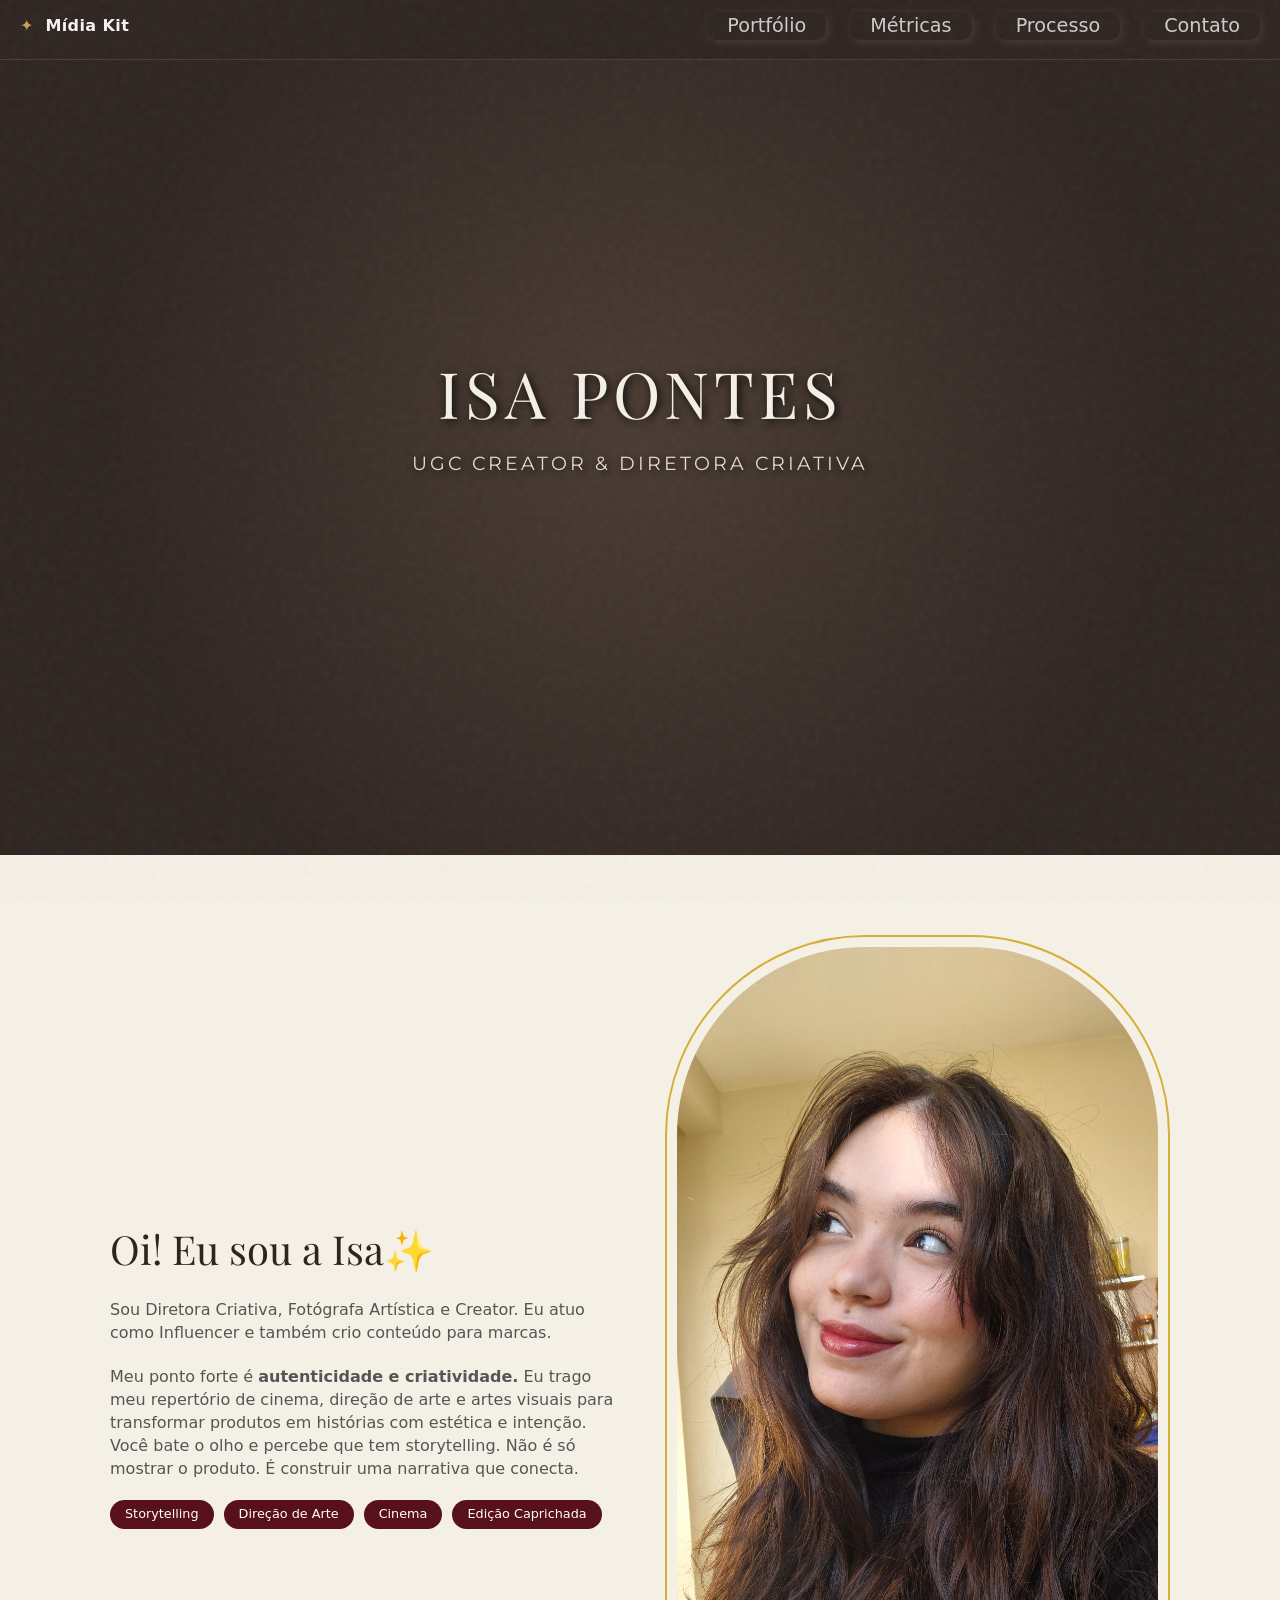
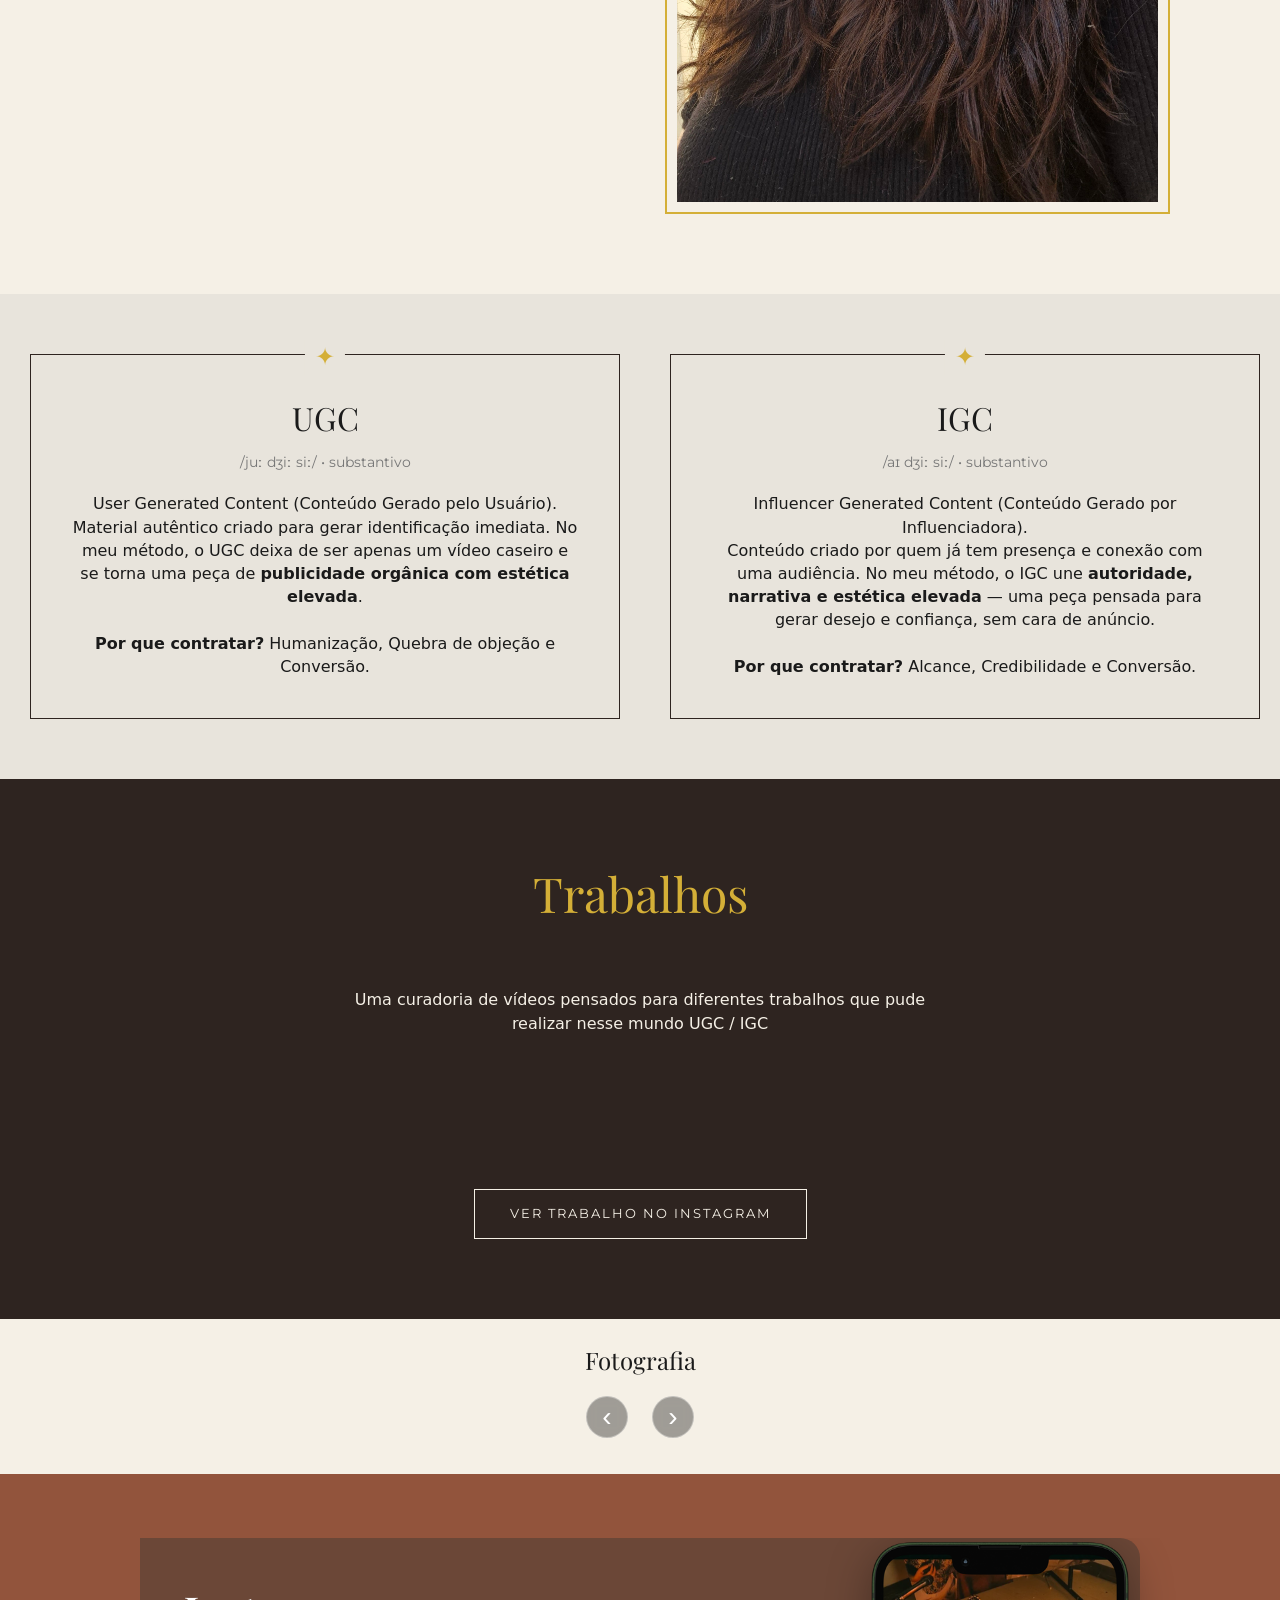
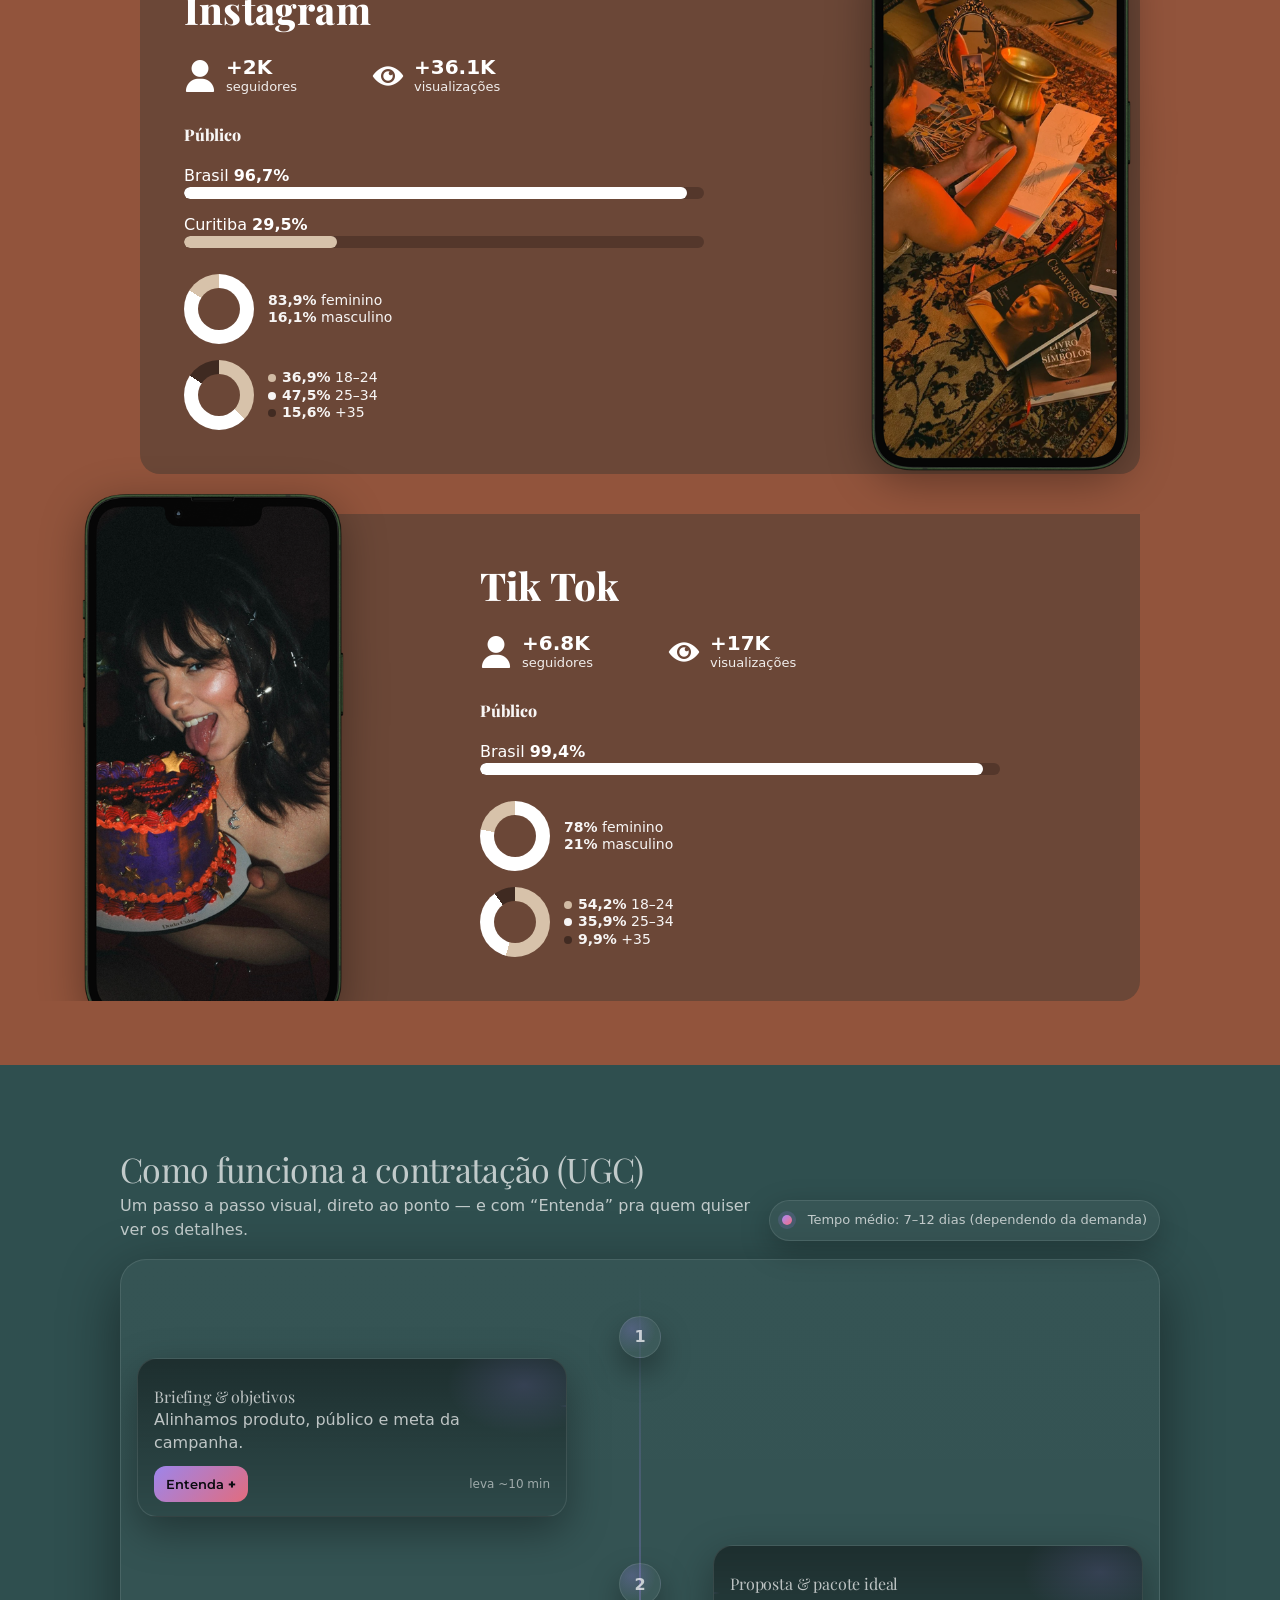
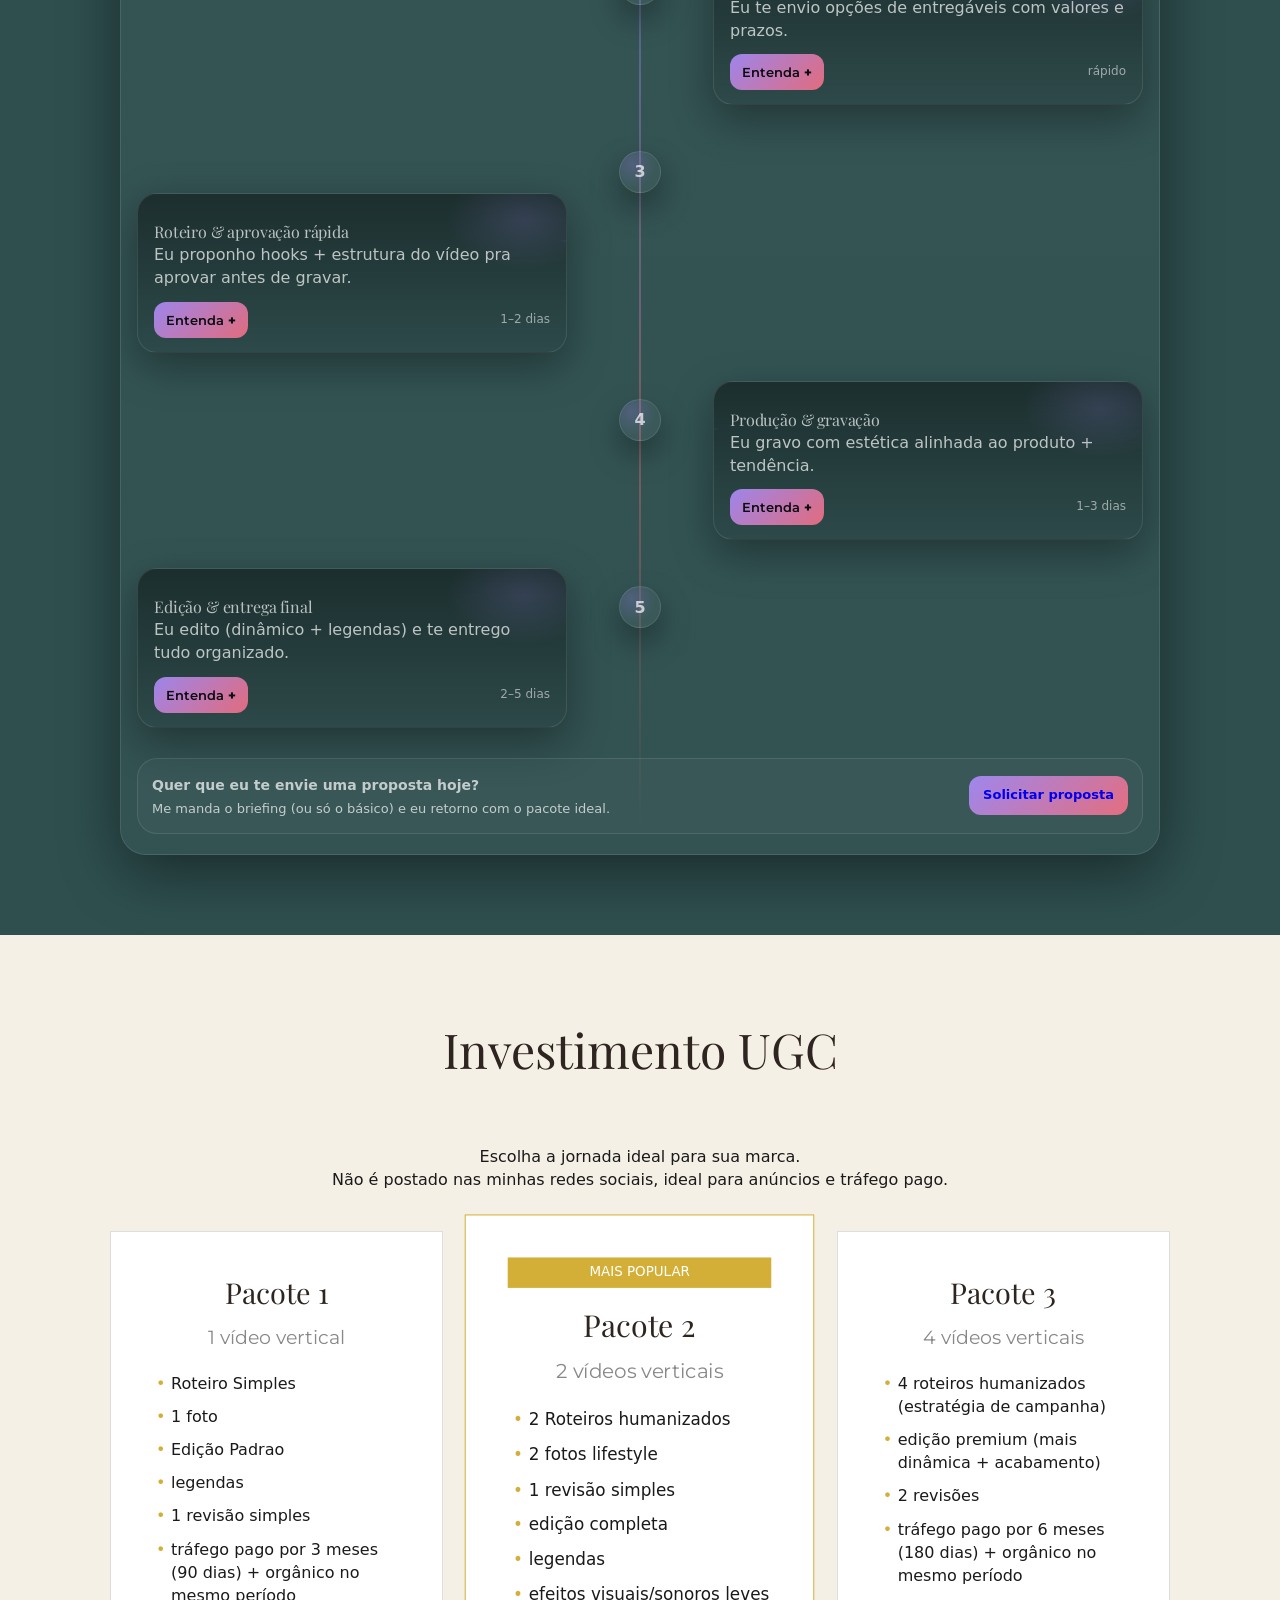
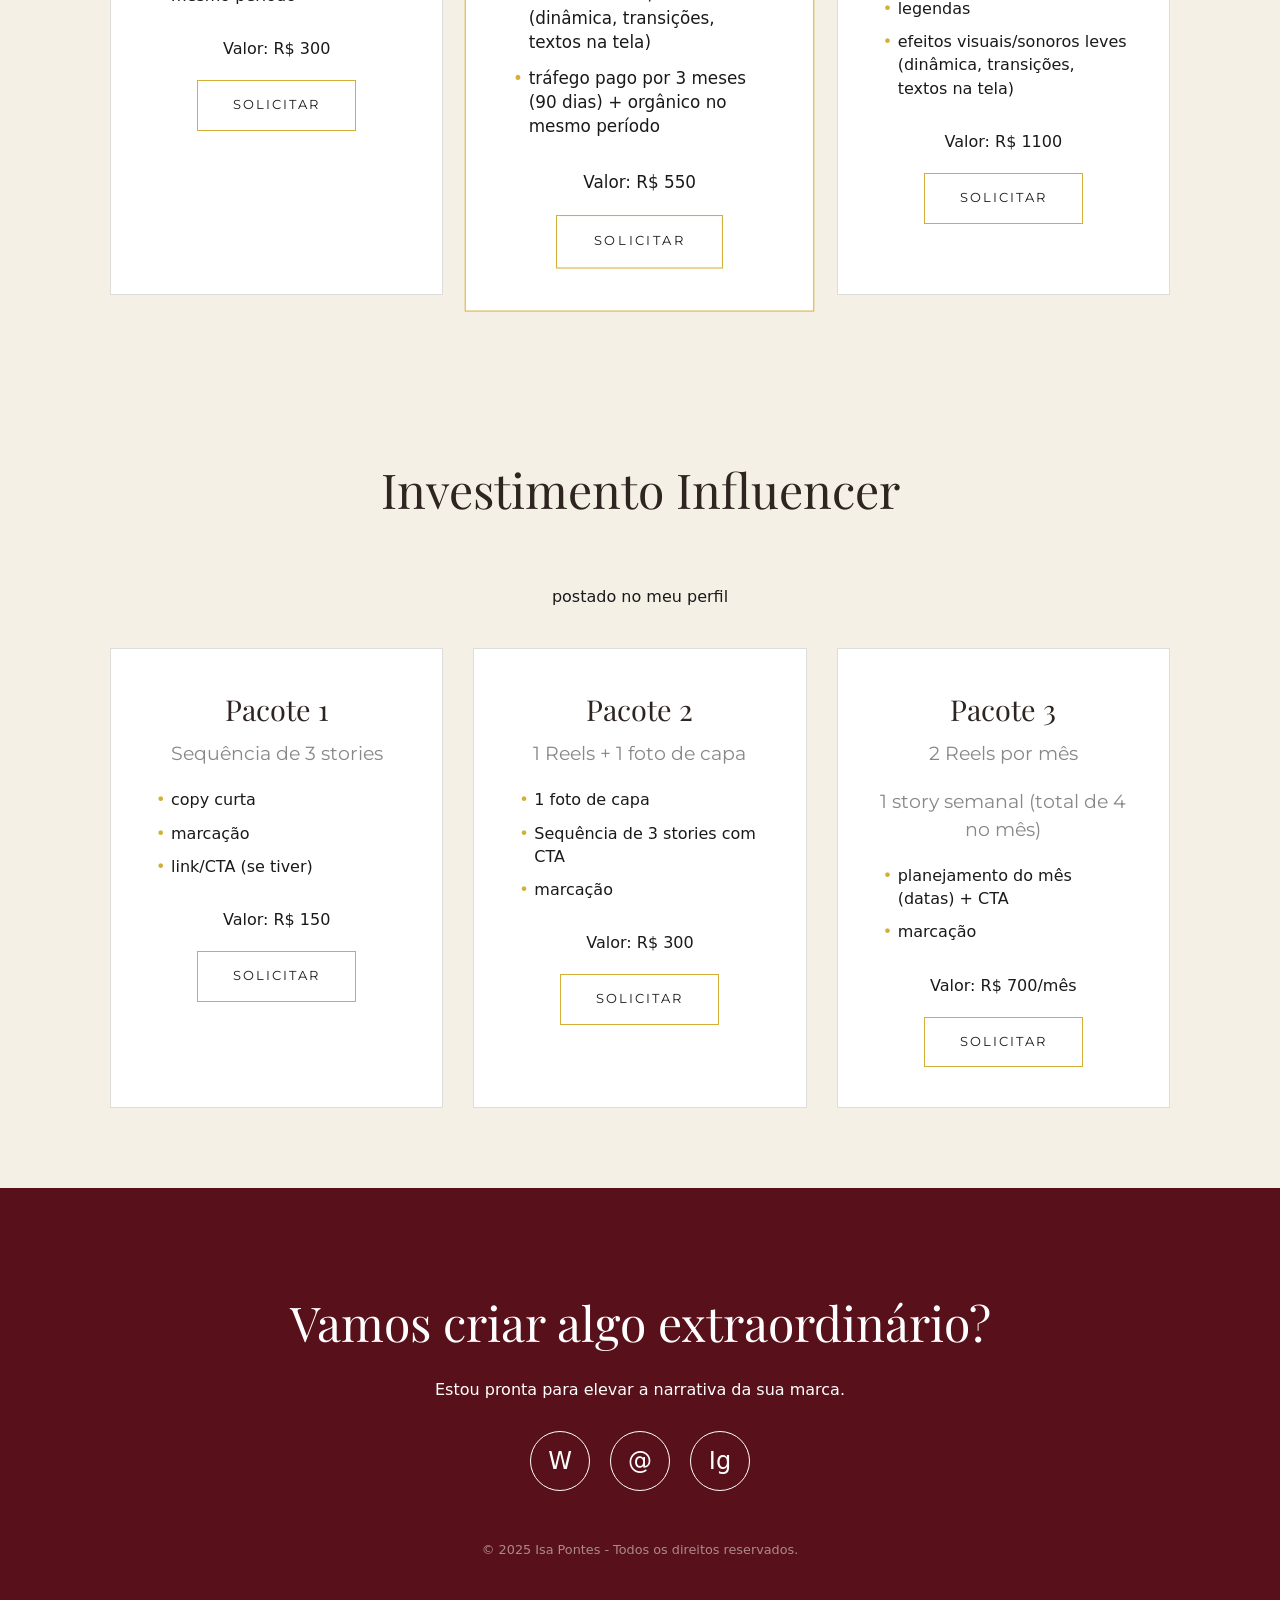
==== index.html @ 57bb4e13 "feat:aba de fotografia com carrocel com imagens novas e mudanca no sobre mim" ====
<!DOCTYPE html>
<html lang="pt-BR">
	<head>
		<meta charset="UTF-8" />
		<meta name="viewport" content="width=device-width, initial-scale=1.0" />
		<title>Isabel Pontes | UGC & Creative Director</title>

		<link rel="preconnect" href="https://fonts.googleapis.com" />
		<link rel="preconnect" href="https://fonts.gstatic.com" crossorigin />

		<link rel="stylesheet" href="style2.css" />
		<link
			href="https://fonts.googleapis.com/css2?family=Montserrat:wght@300;400;600&family=Playfair+Display:ital,wght@0,400;0,700;1,400&display=swap"
			rel="stylesheet"
		/>
	</head>
	<body>
		<!-- NAV mini (opcional) -->
		<header id="main-navbar" class="navbar main-header">
			<div class="header-container">
				<div class="brand-group">
					<span class="brand-icon">✦</span>
					<span class="brand-text">Mídia Kit</span>
				</div>

				<button class="hamburger" aria-label="Abrir menu">
					<span class="bar"></span>
					<span class="bar"></span>
					<span class="bar"></span>
				</button>

				<nav class="main-nav">
					<a href="#portfolio">Portfólio</a>
					<a href="#metricas">Métricas</a>
					<a href="#processo">Processo</a>
					<a href="#contato">Contato</a>
				</nav>
			</div>
		</header>
		<section class="hero">
			<video autoplay muted loop playsinline class="hero-video-bg">
				<source
					src="./assets/capa/CAPAMIDIAKITSEMSOM_SITE2.mp4"
					type="video/mp4"
				/>
				Seu navegador não suporta a tag de vídeo.
			</video>

			<div class="hero-overlay"></div>

			<div class="hero-content">
				<h1>ISA PONTES</h1>
				<h2>UGC Creator & Diretora Criativa</h2>
				<!-- <p>"Criatividade é um portal e eu te convido a atravessá-lo."</p>
    <a
      href="#portfolio"
      class="btn btn-dark"
      style="border-color: var(--color-accent); color: var(--color-accent)"
    >
      Entre no Templo
    </a> -->
			</div>
		</section>

		<section class="bio" id="bio">
			<div class="container bio-grid">
				<div class="bio-text">
					<h3>Oi! Eu sou a Isa✨</h3>
					<p>
						Sou Diretora Criativa, Fotógrafa Artística e Creator. Eu atuo como
						Influencer e também crio conteúdo para marcas.
					</p>
					<p>
						Meu ponto forte é <strong>autenticidade e criatividade.</strong> Eu
						trago meu repertório de cinema, direção de arte e artes visuais para
						transformar produtos em histórias com estética e intenção. Você bate
						o olho e percebe que tem storytelling. Não é só mostrar o produto. É
						construir uma narrativa que conecta.
					</p>

					<div class="tags">
						<span class="tag">Storytelling</span>
						<span class="tag">Direção de Arte</span>
						<span class="tag"> Cinema</span>
						<span class="tag">Edição Caprichada</span>
					</div>
				</div>
				<div class="bio-img">
					<img
						src="./assets/fotos-fotografia/20251110_172233.jpg"
						alt=""
					/>
				</div>
			</div>
		</section>

		<section class="ugc-def">
			<div></div>
			<div class="container">
				<div class="dictionary-box">
					<h3>UGC</h3>
					<span class="phonetic">/juː dʒiː siː/ • substantivo</span>
					<p>
						User Generated Content (Conteúdo Gerado pelo Usuário).<br />
						Material autêntico criado para gerar identificação imediata. No meu
						método, o UGC deixa de ser apenas um vídeo caseiro e se torna uma
						peça de <strong>publicidade orgânica com estética elevada</strong>.
					</p>
					<br />
					<p>
						<strong>Por que contratar?</strong> Humanização, Quebra de objeção e
						Conversão.
					</p>
				</div>
			</div>
			<div class="container">
				<div class="dictionary-box">
					<h3>IGC</h3>
					<span class="phonetic">/aɪ dʒiː siː/ • substantivo</span>
					<p>
						Influencer Generated Content (Conteúdo Gerado por
						Influenciadora).<br />
						Conteúdo criado por quem já tem presença e conexão com uma
						audiência. No meu método, o IGC une
						<strong>autoridade, narrativa e estética elevada</strong> — uma peça
						pensada para gerar desejo e confiança, sem cara de anúncio.
					</p>
					<br />
					<p>
						<strong>Por que contratar?</strong> Alcance, Credibilidade e
						Conversão.
					</p>
				</div>
			</div>
		</section>

		<section class="portfolio" id="portfolio">
			<div class="container">
				<h2 class="section-title">Trabalhos</h2>
				<p class="text-center" style="max-width: 600px; margin: 0 auto">
					Uma curadoria de vídeos pensados para diferentes trabalhos que pude
					realizar nesse mundo UGC / IGC
				</p>

				<div class="video-grid">
					<!-- <div class="video-wrapper">
    <div class="phone-mockup">
      <video
        autoplay
        controls
        src="./videosS/whayyyytheydontloveyoulikeiloveu.mp"
        alt="Vlog"
        class="video-thumb"
        
      ></video>
	  
    </div>
    
    <img 
    
      src="./videosS/stickers/whey.png" 
      alt="Produto Câmera" 
      class="product-sticker "
    />

    <div class="video-cat">Storytelling & Vlogs</div>
  </div>

  <div class="video-wrapper">
    <div class="phone-mockup">
      <video
        src="./videosS/redoxon.mp"
        alt="ASMR"
        class="video-thumb"
      >
    </div>
    
    <img 
    src="./videosS/stickers/redoxonpng.png"
      alt="Produto Skincare" 
      class="product-sticker" 
    />

    <div class="video-cat">Estética Sensorial</div>
  </div> -->
				</div>

				<div class="text-center">
					<a
						href="https://www.instagram.com/isabelpontesfotografia/"
						class="btn btn-dark"
						style="margin-top: 50px"
						>Ver trabalho no instagram</a
					>
				</div>
			</div>
		</section>

		<section class="gallery">
			<div class="container-fotografia">
				<h1>Fotografia</h1>
				<div class="carousel" aria-label="Carrossel de fotos">
					<button class="c-btn prev" type="button" aria-label="Foto anterior">
						‹
					</button>

					<div class="carousel-viewport">
						<div class="carousel-track"></div>
					</div>

					<button class="c-btn next" type="button" aria-label="Próxima foto">
						›
					</button>
				</div>
			</div>
			<div class="carousel-dots" aria-label="Navegação do carrossel"></div>
		</section>

		<section id="metricas" class="metrics">
			<div class="metrics-wrap">
				<!-- CARD 1 (celular à direita) -->
				<article class="metric-card metric-card--left">
					<div class="metric-content">
						<h2 class="metric-title">Instagram</h2>

						<div class="metric-kpis">
							<div class="kpi">
								<img
									class="kpi-icon"
									src="./assets/icons/274f8590c9409da00d76a3d86a39dc21.png"
									alt=""
								/>
								<div class="kpi-text">
									<strong>+2K</strong>
									<span>seguidores</span>
								</div>
							</div>

							<div class="kpi">
								<img
									class="kpi-icon"
									src="./assets/icons/c25c4d71cd4a867b2da3db5fb8716f50.png"
									alt=""
								/>
								<div class="kpi-text">
									<strong>+36.1K</strong>
									<span>visualizações</span>
								</div>
							</div>
						</div>

						<h3 class="metric-subtitle">Público</h3>

						<div class="location-group">
							<div class="location-item">
								<div class="location-head">
									<span>Brasil</span>
									<strong>96,7%</strong>
								</div>
								<div class="progress-track">
									<span class="progress-fill white" style="width: 96.7%"></span>
								</div>
							</div>

							<div class="location-item">
								<div class="location-head">
									<span>Curitiba</span>
									<strong>29,5%</strong>
								</div>
								<div class="progress-track">
									<span class="progress-fill beige" style="width: 29.5%"></span>
								</div>
							</div>
						</div>

						<div class="charts-group">
							<div class="chart-row">
								<div class="donut-wrapper">
									<div class="donut-chart gender-chart"></div>
								</div>
								<div class="legend">
									<p><strong>83,9%</strong> feminino</p>
									<p><strong>16,1%</strong> masculino</p>
								</div>
							</div>

							<div class="chart-row">
								<div class="donut-wrapper">
									<div class="donut-chart age-chart"></div>
								</div>
								<div class="legend">
									<p>
										<span class="dot c-beige"></span
										><strong>36,9%</strong> 18–24
									</p>
									<p>
										<span class="dot c-white"></span
										><strong>47,5%</strong> 25–34
									</p>
									<p>
										<span class="dot c-brown"></span><strong>15,6%</strong> +35
									</p>
								</div>
							</div>
						</div>
					</div>

					<div class="metric-phone">
						<img
							src="./assets/metricasPhone/ed6f7eadc8dc70288cc57cab3f7df047.png"
							alt="Print Instagram"
						/>
					</div>
				</article>

				<!-- CARD 2 (celular à esquerda) -->
				<article class="metric-card metric-card--right">
					<div class="metric-content">
						<h2 class="metric-title">Tik Tok</h2>

						<div class="metric-kpis">
							<div class="kpi">
								<img
									class="kpi-icon"
									src="./assets/icons/274f8590c9409da00d76a3d86a39dc21.png"
									alt=""
								/>
								<div class="kpi-text">
									<strong>+6.8K</strong>
									<span>seguidores</span>
								</div>
							</div>

							<div class="kpi">
								<img
									class="kpi-icon"
									src="./assets/icons/c25c4d71cd4a867b2da3db5fb8716f50.png"
									alt=""
								/>
								<div class="kpi-text">
									<strong>+17K</strong>
									<span>visualizações</span>
								</div>
							</div>
						</div>

						<h3 class="metric-subtitle">Público</h3>

						<div class="location-group">
							<div class="location-item">
								<div class="location-head">
									<span>Brasil</span>
									<strong>99,4%</strong>
								</div>
								<div class="progress-track">
									<span class="progress-fill white" style="width: 96.7%"></span>
								</div>
							</div>
						</div>

						<div class="charts-group">
							<div class="chart-row">
								<div class="donut-wrapper">
									<div class="donut-chart gender-chart tiktok-gender"></div>
								</div>
								<div class="legend">
									<p><strong>78%</strong> feminino</p>
									<p><strong>21%</strong> masculino</p>
								</div>
							</div>

							<div class="chart-row">
								<div class="donut-wrapper">
									<div class="donut-chart age-chart tiktok-age"></div>
								</div>
								<div class="legend">
									<p>
										<span class="dot c-beige"></span
										><strong>54,2%</strong> 18–24
									</p>
									<p>
										<span class="dot c-white"></span
										><strong>35,9%</strong> 25–34
									</p>
									<p>
										<span class="dot c-brown"></span><strong>9,9%</strong> +35
									</p>
								</div>
							</div>
						</div>
					</div>

					<div class="metric-phone">
						<img
							src="./assets/metricasPhone/0507063938cdee54a88faa621e601b90.png"
							alt="Print TikTok"
						/>
					</div>
				</article>
			</div>
		</section>

		<section class="passo-a-passo" id="processo">
			<div class="wrap">
				<div class="top">
					<div>
						<h1 class="title">Como funciona a contratação (UGC)</h1>
						<p class="subtitle">
							Um passo a passo visual, direto ao ponto — e com “Entenda” pra
							quem quiser ver os detalhes.
						</p>
					</div>

					<div class="pill" aria-label="Tempo médio">
						<span class="dot"></span>
						<span>Tempo médio: 7–12 dias (dependendo da demanda)</span>
					</div>
				</div>

				<section class="timeline" aria-label="Processo de contratação UGC">
					<!-- 1 -->
					<div class="step">
						<div class="node" aria-hidden="true">1</div>

						<div class="card left" data-step="1" data-open="false">
							<div class="arrow" aria-hidden="f"></div>
							<div class="meta">
								<span class="badge gradient badge-number">01</span>
								<span class="badge">Briefing</span>
							</div>
							<h3>Briefing & objetivos</h3>
							<p>Alinhamos produto, público e meta da campanha.</p>

							<div class="actions">
								<button class="btn primary" type="button" data-toggle>
									Entenda
								</button>
								<span class="hint">leva ~10 min</span>
							</div>

							<div
								class="details"
								role="region"
								aria-label="Detalhes do passo 1"
							>
								<ul>
									<li>
										Você envia briefing, referências, tom de voz e infos do
										produto.
									</li>
									<li>
										Definimos objetivo (awareness/conversão), formato (9:16) e
										CTA.
									</li>
									<li>
										Eu confirmo entregáveis e prazo ideal para gravação e
										edição.
									</li>
								</ul>
							</div>
						</div>
					</div>

					<!-- 2 -->
					<div class="step">
						<div class="node" aria-hidden="true">2</div>

						<div class="card right" data-step="2" data-open="false">
							<div class="arrow" aria-hidden="true"></div>
							<div class="meta">
								<span class="badge gradient badge-number">02</span>
								<span class="badge">Proposta</span>
							</div>
							<h3>Proposta & pacote ideal</h3>
							<p>Eu te envio opções de entregáveis com valores e prazos.</p>

							<div class="actions">
								<button class="btn primary" type="button" data-toggle>
									Entenda
								</button>
								<span class="hint">rápido</span>
							</div>

							<div
								class="details"
								role="region"
								aria-label="Detalhes do passo 2"
							>
								<ul>
									<li>
										Pacotes com variações (hook/ângulo), versões com legenda e
										sem legenda.
									</li>
									<li>
										Definição de uso (orgânico/ads/whitelisting, se houver).
									</li>
									<li>
										Se você quiser: opções extras (UGC foto, cortes,
										thumbnails).
									</li>
								</ul>
							</div>
						</div>
					</div>

					<!-- 3 -->
					<div class="step">
						<div class="node" aria-hidden="true">3</div>

						<div class="card left" data-step="3" data-open="false">
							<div class="arrow" aria-hidden="true"></div>
							<div class="meta">
								<span class="badge gradient badge-number">03</span>
								<span class="badge">Roteiro</span>
							</div>
							<h3>Roteiro & aprovação rápida</h3>
							<p>
								Eu proponho hooks + estrutura do vídeo pra aprovar antes de
								gravar.
							</p>

							<div class="actions">
								<button class="btn primary" type="button" data-toggle>
									Entenda
								</button>

								<span class="hint">1–2 dias</span>
							</div>

							<div
								class="details"
								role="region"
								aria-label="Detalhes do passo 3"
							>
								<ul>
									<li>
										Hooks + bullet points (o que precisa ser dito / mostrado).
									</li>
									<li>Você aprova ou ajusta (sem burocracia).</li>
									<li>Depois disso, gravação segue alinhada e eficiente.</li>
								</ul>
							</div>
						</div>
					</div>

					<!-- 4 -->
					<div class="step">
						<div class="node" aria-hidden="true">4</div>

						<div class="card right" data-step="4" data-open="false">
							<div class="arrow" aria-hidden="true"></div>
							<div class="meta">
								<span class="badge gradient badge-number">04</span>
								<span class="badge">Produção</span>
							</div>
							<h3>Produção & gravação</h3>
							<p>Eu gravo com estética alinhada ao produto + tendência.</p>

							<div class="actions">
								<button class="btn primary" type="button" data-toggle>
									Entenda
								</button>

								<span class="hint">1–3 dias</span>
							</div>

							<div
								class="details"
								role="region"
								aria-label="Detalhes do passo 4"
							>
								<ul>
									<li>
										Gravação em luz natural/estúdio (dependendo do que combina
										mais).
									</li>
									<li>
										Cenas de uso real + close do produto + prova social (quando
										faz sentido).
									</li>
									<li>Captação pensando em cortes pra ads e variações.</li>
								</ul>
							</div>
						</div>
					</div>

					<!-- 5 -->
					<div class="step">
						<div class="card left" data-step="5" data-open="false">
							<div class="meta">
								<span class="badge gradient">05</span>
								<span class="badge">Entrega</span>
							</div>
							<h3>Edição & entrega final</h3>
							<p>
								Eu edito (dinâmico + legendas) e te entrego tudo organizado.
							</p>

							<div class="actions">
								<button class="btn primary" type="button" data-toggle>
									Entenda
								</button>

								<span class="hint">2–5 dias</span>
							</div>

							<div
								class="details"
								role="region"
								aria-label="Detalhes do passo 5"
							>
								<ul>
									<li>
										Entrega em alta + versão otimizada pra plataformas
										(Reels/TikTok).
									</li>
									<li>
										Organização por pasta e nomes fáceis (ex: Hook1_V1,
										Hook1_V2...).
									</li>
									<li>
										1 rodada de ajustes leves incluída (ex:
										texto/legenda/corte).
									</li>
								</ul>
							</div>
						</div>

						<div class="node" aria-hidden="true">5</div>
					</div>

					<div class="cta">
						<div>
							<strong>Quer que eu te envie uma proposta hoje?</strong><br />
							<span
								>Me manda o briefing (ou só o básico) e eu retorno com o pacote
								ideal.</span
							>
						</div>
						<a href="#contato">Solicitar proposta</a>
					</div>
				</section>
			</div>

			<script>
				// Toggle "Entenda" por card
				document.addEventListener("click", (e) => {
					const btn = e.target.closest("[data-toggle]");
					if (!btn) return;

					const card = btn.closest(".card");
					const isOpen = card.getAttribute("data-open") === "true";
					card.setAttribute("data-open", String(!isOpen));
				});
			</script>
		</section>

		<section class="services">
			<div class="container">
				<h2 class="section-title" style="color: var(--color-bg-dark)">
					Investimento UGC
				</h2>
				<p class="text-center">Escolha a jornada ideal para sua marca.</p>
				<p class="text-center">
					Não é postado nas minhas redes sociais, ideal para anúncios e tráfego
					pago.
				</p>

				<div class="packages-grid">
					<div class="package">
						<h4>Pacote 1</h4>
						<span class="price">1 vídeo vertical </span>
						<div>
							<ul>
								<li>Roteiro Simples</li>
								<li>1 foto</li>
								<li>Edição Padrao</li>
								<li>legendas</li>
								<li>1 revisão simples</li>
								<li>
									tráfego pago por 3 meses (90 dias) + orgânico no mesmo período
								</li>
							</ul>
							<span>Valor: R$ 300 </span>
						</div>

						<a href="#" class="btn js-wpp" data-wpp="Pacote 1 UGC">Solicitar</a>
					</div>

					<div
						class="package"
						style="border-color: var(--color-accent); transform: scale(1.05)"
					>
						<div
							style="
								background: var(--color-accent);
								color: white;
								font-size: 0.8rem;
								padding: 5px;
								margin-bottom: 15px;
							"
						>
							MAIS POPULAR
						</div>
						<h4>Pacote 2</h4>
						<span class="price">2 vídeos verticais</span>
						<div>
							<ul>
								<li>2 Roteiros humanizados</li>
								<li>2 fotos lifestyle</li>
								<li>1 revisão simples</li>
								<li>edição completa</li>
								<li>legendas</li>
								<li>
									efeitos visuais/sonoros leves (dinâmica, transições, textos na
									tela)
								</li>
								<li>
									tráfego pago por 3 meses (90 dias) + orgânico no mesmo período
								</li>
							</ul>

							<span> Valor: R$ 550 </span>
						</div>

						<a href="#" class="btn js-wpp" data-wpp="Pacote 2 UGC">Solicitar</a>
					</div>

					<div class="package">
						<h4>Pacote 3</h4>
						<span class="price">4 vídeos verticais</span>
						<div>
							<ul>
								<li>4 roteiros humanizados (estratégia de campanha)</li>
								<li>edição premium (mais dinâmica + acabamento)</li>
								<li>2 revisões</li>
								<li>
									tráfego pago por 6 meses (180 dias) + orgânico no mesmo
									período
								</li>
								<li>legendas</li>
								<li>
									efeitos visuais/sonoros leves (dinâmica, transições, textos na
									tela)
								</li>
							</ul>
							<span> Valor: R$ 1100 </span>
						</div>

						<a href="#" class="btn js-wpp" data-wpp="Pacote 3 UGC">Solicitar</a>
					</div>
				</div>
			</div>
		</section>

		<section class="services">
			<div class="container">
				<h2 class="section-title" style="color: var(--color-bg-dark)">
					Investimento Influencer
				</h2>
				<p class="text-center">postado no meu perfil</p>

				<div class="packages-grid">
					<div class="package">
						<h4>Pacote 1</h4>
						<span class="price">Sequência de 3 stories</span>
						<div>
							<ul>
								<li>copy curta</li>
								<li>marcação</li>
								<li>link/CTA (se tiver)</li>
							</ul>
							<span>Valor: R$ 150 </span>
						</div>

						<a href="#" class="btn js-wpp" data-wpp="Pacote 1 Influencer"
							>Solicitar</a
						>
					</div>

					<div class="package">
						<h4>Pacote 2</h4>

						<div>
							<span class="price">1 Reels + 1 foto de capa</span>
							<ul>
								<li>1 foto de capa</li>
								<li>Sequência de 3 stories com CTA</li>
								<li>marcação</li>
							</ul>
							<span>Valor: R$ 300 </span>
						</div>

						<a href="#" class="btn js-wpp" data-wpp="Pacote 2 Influencer"
							>Solicitar</a
						>
					</div>

					<div class="package">
						<h4>Pacote 3</h4>

						<div>
							<span class="price">2 Reels por mês</span>
							<span class="price">1 story semanal (total de 4 no mês)</span>
							<ul>
								<li>planejamento do mês (datas) + CTA</li>
								<li>marcação</li>
							</ul>
							<span>Valor: R$ 700/mês </span>
						</div>

						<a href="#" class="btn js-wpp" data-wpp="Pacote 3 Influencer"
							>Solicitar</a
						>
					</div>
				</div>
			</div>
		</section>

		<section class="contact" id="contato">
			<div class="container">
				<h2>Vamos criar algo extraordinário?</h2>
				<p>Estou pronta para elevar a narrativa da sua marca.</p>

				<div class="contact-links">
					<a href="#" class="contact-icon" title="WhatsApp">W</a>
					<a
						href="mailto:seuemail@exemplo.com"
						class="contact-icon"
						title="Email"
						>@</a
					>
					<a href="#" class="contact-icon" title="Instagram">Ig</a>
				</div>

				<p style="margin-top: 50px; font-size: 0.8rem; opacity: 0.5">
					© 2025 Isa Pontes - Todos os direitos reservados.
				</p>
			</div>
		</section>

		<script type="module" src="index.js"></script>
	</body>
</html>
---- style2.css ----
/* =========================================================
   STYLE.CSS (otimizado) — versão limpa (sem redundâncias)
   Baseado no seu style.css e no teste.html (mantendo o layout)
   ========================================================= */

/* --- VARIÁVEIS (unificadas) --- */
:root {
	/* Identidade visual */
	--color-bg-dark: #2e2420;
	--color-bg-light: #f5f0e6;
	--color-accent: #d4af37;
	--color-text-dark: #1a1a1a;
	--color-text-light: #f5f0e6;
	--color-wine: #58111a;
	--color-green: #2f4f4f;

	--font-title: "Playfair Display", serif;
	--font-body: "Montserrat", sans-serif;

	/* RGB helpers (header) */
	--rgb-vinho: 94, 17, 47;
	--rgb-ouro: 197, 160, 89;
	--rgb-leite: 245, 245, 245;
	--demo-bg: #6b4737;
	--demo-white: #ffffff;
	--demo-beige: #d7c2aa;
	--demo-brown: #3f2a21;
	--font-family: system-ui, -apple-system, Segoe UI, Roboto, Arial, sans-serif;
}

/* --- RESET & GLOBAL --- */
* {
	margin: 0;
	padding: 0;
	box-sizing: border-box;
}

body {
	font-family: var(--font-body);
	background-color: var(--color-bg-light);
	color: var(--color-text-dark);
	line-height: 1.6;
	max-width: 100%;
	/* Mantive porque no seu CSS original isso SOBRESCREVE a font do body (pra system UI). */
	font: 16px/1.45 system-ui, -apple-system, Segoe UI, Roboto, Inter, Arial;
}

/* Textura/ruído (papel/filme) */
body::before {
	content: "";
	position: fixed;
	inset: 0;
	background-image: url("data:image/svg+xml,%3Csvg viewBox='0 0 200 200' xmlns='http://www.w3.org/2000/svg'%3E%3Cfilter id='noiseFilter'%3E%3CfeTurbulence type='fractalNoise' baseFrequency='0.65' numOctaves='3' stitchTiles='stitch'/%3E%3C/filter%3E%3Crect width='100%25' height='100%25' filter='url(%23noiseFilter)' opacity='0.05'/%3E%3C/svg%3E");
	pointer-events: none;
	z-index: 9999;
}

h1,
h2,
h3,
h4 {
	font-family: var(--font-title);
	font-weight: 400;
}

img {
	max-width: 100%;
	display: block;
	object-fit: cover;
}

a {
	text-decoration: none;
	transition: 0.3s ease;
}

/* --- UTILITÁRIOS --- */
.container {
	max-width: 1100px;
	margin: 0 auto;
	padding: 0 20px;
}
.text-center {
	text-align: center;
}
.gold-text {
	color: var(--color-accent);
}
.serif-italic {
	font-style: italic;
	font-family: var(--font-title);
}

/* --- BOTÕES (site geral) --- */
.btn {
	display: inline-block;
	padding: 15px 35px;
	border: 1px solid var(--color-accent);
	background: transparent;
	color: var(--color-text-dark);
	font-family: var(--font-body);
	text-transform: uppercase;
	letter-spacing: 2px;
	font-size: 0.8rem;
	cursor: pointer;
	margin-top: 20px;
}
.btn:hover {
	background: var(--color-accent);
	color: #fff;
}

.btn-dark {
	border-color: var(--color-bg-light);
	color: var(--color-bg-light);
}
.btn-dark:hover {
	background: var(--color-bg-light);
	color: var(--color-bg-dark);
}

/* =========================================================
   HEADER / NAV
   (unificado sem conflito sticky vs fixed; mantém o comportamento atual)
   ========================================================= */
.navbar {
	position: fixed;
	top: 0;
	left: 0;
	width: 100%;
	height: 60px;
	z-index: 1000;
	transition: transform 0.3s ease-in-out;

	backdrop-filter: blur(8px);
	-webkit-backdrop-filter: blur(8px);
	background-color: var(--color-bg-dark);
	border-bottom: 1px solid rgba(var(--rgb-ouro), 0.2);

	max-width: 100vw;
}
.navbar--hidden {
	transform: translateY(-100%);
}

.header-container {
	margin: 0 auto;
	padding: 0.75rem 1.25rem;
	display: flex;
	align-items: center;
	justify-content: space-between;
	max-width: 100%;
}

.brand-group {
	display: flex;
	align-items: center;
	gap: 0.75rem;
}
.brand-icon {
	color: rgb(var(--rgb-ouro));
}
.brand-text {
	font-weight: 600;
	letter-spacing: 0.025em;
	color: rgb(var(--rgb-leite));
}

.main-nav {
	display: flex;
	align-items: center;
	gap: 1.5rem;
}
.main-nav a {
	font-size: 1.2rem;
	color: rgba(var(--rgb-leite), 0.8);
	transition: color 0.2s ease;
	box-shadow: 2px 2px 10px #4a3b32;
	padding: 0 20px;
	border-radius: 10px;
}
.main-nav a:hover {
	color: rgb(var(--rgb-leite));
}

/* =========================================================
   HERO (vídeo)
   (removi duplicidade: agora existe 1 bloco de .hero)
   ========================================================= */
.hero {
	position: relative;
	width: 100%;
	height: 95vh;
	display: flex;
	align-items: center;
	justify-content: center;
	overflow: hidden;
	text-align: center;

	background-color: var(--color-bg-dark);
	background-image: radial-gradient(
		circle at center,
		#4a3b32 0%,
		var(--color-bg-dark) 70%
	);
}
.hero-video-bg {
	position: absolute;
	top: 0;
	left: 0;
	width: 100%;
	height: 80%;
	object-fit: cover;
	z-index: 0;
}
.hero-overlay {
	position: absolute;
	inset: 0;
	background: rgba(0, 0, 0, 0.4);
	/* Mantive o -1 igual ao seu original (overlay “inativo”), pra não mudar o visual */
	z-index: -1;
}
.hero-content {
	position: relative;
	z-index: 3;
	text-align: center;
	max-width: 800px;
	padding: 20px;
	padding-bottom: 20px;
	text-shadow: 2px 2px 10px #000;
	color: var(--color-bg-light);
}
.hero h1 {
	font-size: 4rem;
	letter-spacing: 5px;
	margin-bottom: 10px;
}
.hero h2 {
	font-size: 1.2rem;
	font-family: var(--font-body);
	letter-spacing: 3px;
	text-transform: uppercase;
	margin-bottom: 30px;
	opacity: 0.9;
}
.hero p {
	font-size: 1.5rem;
	font-style: italic;
	max-width: 600px;
	margin: 0 auto 40px;
	border-top: 1px solid var(--color-accent);
	border-bottom: 1px solid var(--color-accent);
	padding: 20px 0;
}

/* =========================================================
   BIO
   ========================================================= */
.bio {
	padding: 80px 0;
	background-color: var(--color-bg-light);
}
.bio-grid {
	display: grid;
	grid-template-columns: 1fr 1fr;
	gap: 50px;
	align-items: center;
}
.bio-img img {
	border-radius: 200px 200px 0 0;
	border: 2px solid var(--color-accent);
	padding: 10px;
}
.bio-text h3 {
	font-size: 2.5rem;
	color: var(--color-bg-dark);
	margin-bottom: 20px;
}
.bio-text p {
	margin-bottom: 20px;
	color: #555;
	font-size: 1rem;
}
.tags {
	display: flex;
	gap: 10px;
	flex-wrap: wrap;
	margin-top: 20px;
}
.tag {
	background: var(--color-wine);
	color: #fff;
	padding: 5px 15px;
	font-size: 0.8rem;
	border-radius: 50px;
}

/* =========================================================
   DEFINIÇÃO UGC (DICIONÁRIO)
   ========================================================= */
.ugc-def {
	padding: 60px 0;
	background-color: #e8e4dc;
	text-align: center;
	gap: 5px;
}
.dictionary-box {
	max-width: 700px;
	margin: 0 auto;
	border: 1px solid var(--color-bg-dark);
	padding: 40px;
	position: relative;
}
.dictionary-box::after {
	content: "✦";
	position: absolute;
	top: -15px;
	left: 50%;
	transform: translateX(-50%);
	background: #e8e4dc;
	padding: 0 10px;
	color: var(--color-accent);
	font-size: 1.5rem;
}
.ugc-def h3 {
	font-size: 2rem;
	margin-bottom: 10px;
}
.ugc-def .phonetic {
	font-family: var(--font-body);
	color: #777;
	font-size: 0.9rem;
	margin-bottom: 20px;
	display: block;
}

@media (min-width: 720px) {
	.ugc-def {
		display: flex;
		gap: 10px;
	}
}
@media (max-width: 720px) {
	.ugc-def {
		display: block;
	}
}

/* =========================================================
   PORTFÓLIO (vídeos)
   (mantive 1 definição do grid/mockup/adesivo)
   ========================================================= */
.portfolio {
	padding: 80px 0;
	background-color: var(--color-bg-dark);
	color: var(--color-text-light);
}
.section-title {
	font-size: 3rem;
	text-align: center;
	margin-bottom: 60px;
	color: var(--color-accent);
}

.video-grid {
	display: grid;
	grid-template-columns: repeat(auto-fit, minmax(250px, 1fr));
	gap: 2.5rem;
	padding: 2rem 0;
	margin-top: 40px;
}
.video-wrapper {
	position: relative;
	display: flex;
	flex-direction: column;
	align-items: center;
}
.phone-mockup {
	z-index: 1;
	position: relative;
	width: 100%;
	max-width: 280px;
	aspect-ratio: 9/16;
	border-radius: 24px;
	overflow: hidden;
	border: 4px solid rgb(var(--rgb-leite));
	box-shadow: 0 10px 25px rgba(0, 0, 0, 0.2);
	background-color: #000;
	transition: transform 0.3s ease;
}
.video-wrapper:hover .phone-mockup {
	transform: translateY(-5px);
}

.video-thumb {
	position: relative;
	z-index: 2; /* vídeo “na frente” */

	width: 100%;
	height: 100%;
	object-fit: cover;
}

.play-btn {
	position: absolute;
	top: 50%;
	left: 50%;
	transform: translate(-50%, -50%);
	background: rgba(255, 255, 255, 0.2);
	backdrop-filter: blur(4px);
	width: 50px;
	height: 50px;
	border-radius: 50%;
	display: flex;
	align-items: center;
	justify-content: center;
	color: #fff;
	font-size: 1.2rem;
	z-index: 10;
	border: 1px solid rgba(255, 255, 255, 0.4);
}

.video-cat {
	margin-top: 1rem;
	font-family: sans-serif;
	font-weight: 600;
	color: rgb(var(--rgb-leite));
	text-transform: uppercase;
	font-size: 0.85rem;
	letter-spacing: 0.05em;
}

.product-sticker {
	position: absolute;
	width: 80px;
	height: auto;
	z-index: 20;
	bottom: 50px;
	right: 60px;
	transform: rotate(15deg);
	filter: drop-shadow(0 4px 6px rgba(0, 0, 0, 0.3));
	transition: transform 0.3s cubic-bezier(0.175, 0.885, 0.32, 1.275);
}
.video-wrapper:hover .product-sticker {
	transform: rotate(0deg) scale(1.1);
}

.sticker-left {
	right: auto;
	left: -10px;
	transform: rotate(-15deg);
}

/* =========================================================
   GALERIA (fotografia)
   ========================================================= */
.gallery {
	padding: 80px 0;
	background-color: var(--color-bg-light);
	color: #fff;
}
.gallery-grid {
	display: grid;
	grid-template-columns: repeat(auto-fit, minmax(300px, 1fr));
	gap: 15px;
}
.photo-item {
	height: 350px;
	overflow: hidden;
	position: relative;
}
.photo-item img {
	width: 100%;
	height: 100%;
	transition: transform 0.5s;
}
.photo-item:hover img {
	transform: scale(1.05);
}

/* =========================================================
   MÉTRICAS
   ========================================================= */
.metrics {
	padding: 80px 0;
	background-color: #92543c;
}
.metrics-grid {
	display: flex;
	justify-content: space-around;
	flex-wrap: wrap;
	gap: 30px;
}
.tarot-card {
	border: 1px solid var(--color-accent);
	padding: 40px 20px;
	width: 250px;
	text-align: center;
	background: rgba(46, 36, 32, 0.8);
	position: relative;
}
.tarot-card::before {
	content: "";
	position: absolute;
	inset: 5px;
	border: 1px solid rgba(212, 175, 55, 0.3);
	pointer-events: none;
}
.metric-num {
	font-size: 3rem;
	font-family: var(--font-title);
	color: var(--color-accent);
	display: block;
	margin-bottom: 10px;
}
.metric-label {
	text-transform: uppercase;
	letter-spacing: 2px;
	font-size: 0.8rem;
}

/* =========================================================
   SERVIÇOS / PACOTES
   ========================================================= */
.services {
	padding: 80px 0;
	background-color: var(--color-bg-light);
}
.packages-grid {
	display: grid;
	grid-template-columns: repeat(auto-fit, minmax(300px, 1fr));
	gap: 30px;
	margin-top: 40px;
}
.package {
	background: #fff;
	padding: 40px;
	border: 1px solid #ddd;
	text-align: center;
	transition: 0.3s;
}
.package:hover {
	border-color: var(--color-accent);
	box-shadow: 0 10px 30px rgba(0, 0, 0, 0.05);
}
.package h4 {
	font-size: 1.8rem;
	margin-bottom: 10px;
	color: var(--color-bg-dark);
}
.package .price {
	font-size: 1.2rem;
	color: #888;
	margin-bottom: 20px;
	display: block;
	font-family: var(--font-body);
}
.package ul {
	list-style: none;
	margin-bottom: 30px;
	text-align: left;
	padding-left: 20px;
}
.package ul li {
	margin-bottom: 10px;
	position: relative;
}
.package ul li::before {
	content: "•";
	color: var(--color-accent);
	position: absolute;
	left: -15px;
}

/* =========================================================
   CONTATO
   ========================================================= */
.contact {
	padding: 100px 0;
	background-color: var(--color-wine);
	color: #fff;
	text-align: center;
}
.contact h2 {
	font-size: 3rem;
	margin-bottom: 20px;
}
.contact-links {
	display: flex;
	justify-content: center;
	gap: 20px;
	margin-top: 30px;
}
.contact-icon {
	font-size: 1.5rem;
	color: #fff;
	border: 1px solid #fff;
	padding: 15px;
	border-radius: 50%;
	width: 60px;
	height: 60px;
	display: flex;
	align-items: center;
	justify-content: center;
}
.contact-icon:hover {
	background: #fff;
	color: var(--color-wine);
}

/* =========================================================
   PASSO-A-PASSO (timeline) — variáveis e botões ESCOPADOS
   (evita sobrescrever o .btn do site)
   ========================================================= */
.passo-a-passo {
	/* variáveis do bloco (antes estavam em :root, agora só aqui) */
	--bg: #0b0b10;
	--card: #11121a;
	--card2: #0f1017;
	--stroke: rgba(255, 255, 255, 0.1);
	--text: rgba(255, 255, 255, 0.92);
	--muted: rgba(255, 255, 255, 0.7);
	--muted2: rgba(255, 255, 255, 0.55);
	--accent: #a78bfa;
	--accent2: #fb7185;
	--shadow: 0 18px 60px rgba(0, 0, 0, 0.45);
	--radius: 20px;
	--w: 1040px;

	padding: 80px 80px;
	background-color: var(--color-green);
	color: #fff;
	background-image: url("https://www.transparenttextures.com/patterns/cubes.png") !important;
}

/* (mantive o comportamento original: força textos pretos no bloco) */
.passo-a-passo :where(p, button, div, span, li) {
	color: var(--muted);
}

.passo-a-passo .wrap {
	max-width: var(--w);
	margin: 0 auto;
}
.passo-a-passo .top {
	display: flex;
	gap: 18px;
	align-items: flex-end;
	justify-content: space-between;
	margin-bottom: 18px;
}
.passo-a-passo .title {
	margin: 0;
	font-size: clamp(22px, 3vw, 34px);
	letter-spacing: -0.02em;
}

.passo-a-passo .pill {
	border: 1px solid var(--stroke);
	background: rgba(255, 255, 255, 0.04);
	padding: 10px 12px;
	border-radius: 999px;
	color: var(--muted);
	display: flex;
	gap: 10px;
	align-items: center;
	box-shadow: 0 10px 30px rgba(0, 0, 0, 0.25);
	white-space: nowrap;
	font-size: 13px;
}
.passo-a-passo .dot {
	width: 10px;
	height: 10px;
	border-radius: 999px;
	background: linear-gradient(135deg, var(--accent), var(--accent2));
	box-shadow: 0 0 0 4px rgba(167, 139, 250, 0.16);
}

/* Timeline */
.passo-a-passo .timeline {
	position: relative;
	border: 1px solid var(--stroke);
	border-radius: calc(var(--radius) + 6px);
	background: linear-gradient(
		180deg,
		rgba(255, 255, 255, 0.03),
		rgba(255, 255, 255, 0.02)
	);
	box-shadow: var(--shadow);
	padding: 24px 16px 20px;
	overflow: hidden;
}
.passo-a-passo .timeline:before {
	content: "";
	position: absolute;
	top: 20px;
	bottom: 20px;
	left: 50%;
	width: 2px;
	transform: translateX(-50%);
	background: linear-gradient(
		180deg,
		rgba(167, 139, 250, 0),
		rgba(167, 139, 250, 0.35),
		rgba(251, 113, 133, 0.35),
		rgba(251, 113, 133, 0)
	);
}
.passo-a-passo .step {
	position: relative;
	display: grid;
	grid-template-columns: 1fr 80px 1fr;
	align-items: start;
	padding: 14px 0;
}

/* No seu CSS atual, o node fica escondido (regras conflitantes).
     Mantive escondido pra preservar o “funcionando correto”. */
/* .passo-a-passo .node {
	
	display: none;
} */
.passo-a-passo .card {
	width: min(430px, 100%);
	border: 1px solid var(--stroke);
	border-radius: var(--radius);
	background: linear-gradient(
		180deg,
		rgba(0, 0, 0, 0.438),
		rgba(0, 0, 0, 0.11)
	);
	padding: 16px 16px 14px;
	box-shadow: 0 14px 40px rgba(0, 0, 0, 0.35);
	position: relative;
	overflow: hidden;
}
.passo-a-passo .card:after {
	content: "";
	position: absolute;
	inset: -2px -2px auto auto;
	width: 220px;
	height: 140px;
	background: radial-gradient(
		closest-side,
		rgba(167, 139, 250, 0.16),
		transparent 70%
	);
	transform: translate(30%, -30%);
	pointer-events: none;
}
.passo-a-passo .card h3 {
	margin: 0;
	font-size: 16px;
	letter-spacing: -0.01em;
}

.passo-a-passo .meta {
	display: flex;
	gap: 10px;
	align-items: center;
	margin-bottom: 10px;
}

.passo-a-passo .badge {
	font-size: 12px;
	color: rgba(255, 255, 255, 0.86);
	padding: 6px 10px;
	border-radius: 999px;
	border: 1px solid var(--stroke);
	background: rgba(255, 255, 255, 0.04);
}
.passo-a-passo .badge.gradient {
	border: none;
	background: linear-gradient(
		135deg,
		rgba(167, 139, 250, 0.9),
		rgba(251, 113, 133, 0.85)
	);
	color: #0b0b10;
	font-weight: 700;
}

.passo-a-passo .actions {
	display: flex;
	gap: 10px;
	align-items: center;
	margin-top: 12px;
}

/* Botões do passo-a-passo (escopados) */
.passo-a-passo .btn {
	appearance: none;
	border: 1px solid var(--stroke);
	background: rgba(255, 255, 255, 0.04);
	color: var(--text);
	padding: 10px 12px;
	border-radius: 12px;
	cursor: pointer;
	font-weight: 600;
	font-size: 13px;
	transition: transform 0.08s ease, 0.2s ease, border-color 0.2s ease;
	margin-top: 0; /* evita herdar margem do .btn do site */
	text-transform: none;
	letter-spacing: normal;
}
.passo-a-passo .btn:hover {
	background: rgba(255, 255, 255, 0.06);
}
.passo-a-passo .btn:active {
	transform: translateY(1px);
}
.passo-a-passo .btn.primary {
	border: none;
	background: linear-gradient(
		135deg,
		rgba(167, 139, 250, 0.92),
		rgba(251, 113, 133, 0.88)
	);
	color: #0b0b10;
}

.passo-a-passo .hint {
	color: var(--muted2);
	font-size: 12px;
	margin-left: auto;
}

/* painel expandido */
.passo-a-passo .details {
	margin-top: 12px;
	border-top: 1px solid rgba(255, 255, 255, 0.08);
	padding-top: 12px;
	display: none;
	color: var(--muted);
	font-size: 14px;
	animation: fadeIn 0.18s ease;
}
.passo-a-passo .details ul {
	margin: 0;
	padding-left: 18px;
}
.passo-a-passo .details li {
	margin: 6px 0;
}

.passo-a-passo .card[data-open="true"] .details {
	display: block;
}
.passo-a-passo .card[data-open="true"] .btn.primary {
	filter: saturate(1.1);
}
.passo-a-passo .card[data-open="true"] .btn.primary::after {
	content: "  ✕";
	font-weight: 800;
}
.passo-a-passo .btn.primary::after {
	content: "  +";
	font-weight: 800;
}

@keyframes fadeIn {
	from {
		opacity: 0;
		transform: translateY(-2px);
	}
	to {
		opacity: 1;
		transform: translateY(0);
	}
}

/* Setas entre cards */
.passo-a-passo .arrow {
	position: absolute;
	top: 46px;
	width: 70px;
	height: 2px;
	background: linear-gradient(
		90deg,
		rgba(167, 139, 250, 0),
		rgba(167, 139, 250, 0.55),
		rgba(251, 113, 133, 0.55)
	);
	opacity: 0.75;
}
.passo-a-passo .arrow:after {
	content: "";
	position: absolute;
	right: -2px;
	top: 50%;
	width: 10px;
	height: 10px;
	border-right: 2px solid rgba(251, 113, 133, 0.75);
	border-top: 2px solid rgba(251, 113, 133, 0.75);
	transform: translateY(-50%) rotate(45deg);
}

/* zig-zag */
.passo-a-passo .left {
	grid-column: 1/2;
	justify-self: start;
}
.passo-a-passo .right {
	grid-column: 3/4;
	justify-self: end;
}
.passo-a-passo .left .arrow {
	right: -64px;
}
.passo-a-passo .right .arrow {
	left: -64px;
	transform: scaleX(-1);
}

/* CTA */
.passo-a-passo .cta {
	display: flex;
	gap: 12px;
	align-items: center;
	justify-content: space-between;
	margin-top: 16px;
	padding: 14px 14px;
	border: 1px solid var(--stroke);
	border-radius: calc(var(--radius));
	background: rgba(255, 255, 255, 0.03);
}
.passo-a-passo .cta strong {
	font-size: 14px;
}
.passo-a-passo .cta span {
	font-size: 13px;
}
.passo-a-passo .cta a {
	text-decoration: none;
	padding: 10px 14px;
	border-radius: 12px;
	background: linear-gradient(
		135deg,
		rgba(167, 139, 250, 0.92),
		rgba(251, 113, 133, 0.88)
	);
	font-weight: 800;
	font-size: 13px;
}

/* =========================================================
   RESPONSIVIDADE (consolidada)
   ========================================================= */
@media (max-width: 768px) {
	/* Mostrar o botão no mobile */
	.hamburger {
		display: block;
	}

	/* Transformar o menu num painel lateral/vertical */
	.main-nav {
		position: fixed;
		top: 60px; /* Altura do seu header */
		left: -100%; /* Começa escondido fora da tela à esquerda */
		width: 100%;
		height: calc(100vh - 60px); /* Ocupa o resto da tela */
		background-color: var(--color-bg-dark);
		/* Adiciona o blur para manter o estilo glassmorphism */
		backdrop-filter: blur(10px);
		-webkit-backdrop-filter: blur(10px);

		flex-direction: column;
		justify-content: center; /* Centraliza os itens verticalmente */
		align-items: center;
		gap: 2rem;
		transition: 0.4s ease;
		border-top: 1px solid rgba(var(--rgb-ouro), 0.1);
	}

	/* Classe que o JS vai adicionar para mostrar o menu */
	.main-nav.active {
		left: 0;
	}

	/* Ajuste visual dos links no mobile */
	.main-nav a {
		font-size: 1.5rem; /* Letra maior para toque */
		box-shadow: none; /* Remove a sombra do desktop para limpar visual */
		width: 100%;
		text-align: center;
		padding: 15px;
	}
	.hero h1 {
		font-size: 2.5rem;
	}

	.bio-grid {
		grid-template-columns: 1fr;
	}
	.bio-img {
		order: -1;
		text-align: center;
	}
	.bio-img img {
		max-width: 300px;
		display: inline-block;
	}
	.section-title {
		font-size: 2rem;
	}

	.product-sticker {
		bottom: 30px;
		right: 30px;
	}

	.passo-a-passo {
		padding: 80px 10px;
	}
	/* passo-a-passo */
	.passo-a-passo .top {
		flex-direction: column;
		align-items: flex-start;
	}
	.passo-a-passo .timeline {
		padding: 18px 12px 14px;
	}
	.passo-a-passo .timeline:before {
		display: none;
	}
	.passo-a-passo .step {
		grid-template-columns: 1fr;
		gap: 10px;
		padding: 12px 0;
	}
	.passo-a-passo .left,
	.passo-a-passo .right {
		grid-column: auto;
		justify-self: stretch;
	}
	.passo-a-passo .card {
		width: 100%;
	}
	.passo-a-passo .arrow {
		display: none;
	}
	.node {
		display: none;
	}
}

@media (min-width: 768px) {
	.node {
		grid-column: 2 / 3;
		justify-self: center;
		margin-top: 18px;
		width: 42px;
		height: 42px;
		border-radius: 999px;
		border: 1px solid var(--stroke);
		background: radial-gradient(
			circle at 30% 30%,
			rgba(167, 139, 250, 0.25),
			rgba(255, 255, 255, 0.04) 60%
		);
		display: grid;
		place-items: center;

		font-weight: 700;
		box-shadow: 0 14px 30px rgba(0, 0, 0, 0.35);
	}

	.hamburger {
		display: none;
	}
	/* Mantém como no seu CSS: badges some no desktop */
	.passo-a-passo .badge {
		display: none;
	}
}

/* =========================================================
   MENU MOBILE / HAMBURGUER
   ========================================================= */

/* Estilo padrão do botão (escondido no Desktop) */
.hamburger {
	cursor: pointer;
	background: none;
	border: none;
	padding: 10px;
	z-index: 1100; /* Fica acima do menu */
}

.bar {
	display: block;
	width: 25px;
	height: 3px;
	margin: 5px auto;
	background-color: rgb(var(--rgb-leite)); /* Cor dos traços */
	transition: all 0.3s ease-in-out;
	border-radius: 2px;
}

/* Animação do ícone virando X quando ativo */
.hamburger.active .bar:nth-child(2) {
	opacity: 0;
}
.hamburger.active .bar:nth-child(1) {
	transform: translateY(8px) rotate(45deg);
	background-color: var(--color-accent); /* Fica dourado quando ativo */
}
.hamburger.active .bar:nth-child(3) {
	transform: translateY(-8px) rotate(-45deg);
	background-color: var(--color-accent);
}

.metrics {
	padding: clamp(24px, 5vw, 64px) 0;
	overflow-x: clip; /* evita scroll horizontal por causa do celular “pra fora” */
}

.metrics-wrap {
	display: flex;
	flex-direction: column;
	gap: clamp(20px, 4vw, 40px);
	align-items: center;
}

.metric-card {
	position: relative;
	width: min(1000px, 92vw);
	background: var(--demo-bg);
	color: var(--demo-white);
	border-radius: 20px;
	padding: clamp(20px, 4vw, 44px);
	font-family: var(--font-family);
}

/* “recortes” do print */
.metric-card--left {
	border-top-left-radius: 0;
}
.metric-card--right {
	border-top-right-radius: 0;
}

/* RESERVA espaço pro celular no desktop */
.metric-card--left {
	padding-right: clamp(170px, 28vw, 340px);
}
.metric-card--right {
	padding-left: clamp(170px, 28vw, 340px);
}

.metric-content {
	display: flex;
	flex-direction: column;
	gap: 18px;
	max-width: 520px; /* controla quebra de linha bonita */
}

.metric-title {
	font-size: clamp(24px, 3vw, 40px);
	margin: 0;
	font-weight: 800;
	letter-spacing: 0.2px;
}

.metric-subtitle {
	margin: 8px 0 0;
	font-size: 16px;
	font-weight: 800;
	opacity: 0.95;
}

.metric-kpis {
	display: flex;
	gap: clamp(16px, 3vw, 28px);
	flex-wrap: wrap;
}

.kpi {
	display: flex;
	align-items: center;
	gap: 10px;
	min-width: 160px;
}

.kpi-icon {
	width: 32px;
	height: 32px;
	object-fit: contain;
	flex: 0 0 auto;
}

.kpi-text strong {
	display: block;
	font-size: 20px;
	line-height: 1.1;
}

.kpi-text span {
	display: block;
	font-size: 13px;
	opacity: 0.9;
}

/* --- Barras --- */
.location-group {
	display: flex;
	flex-direction: column;
	gap: 14px;
}

.bar-labels {
	display: flex;
	justify-content: space-between;
	gap: 12px;
	margin-bottom: 8px;
	font-size: 14px;
}

.bar-labels .percent {
	font-weight: 800;
}

.progress-track {
	width: 100%;
	height: 12px;
	background-color: rgba(0, 0, 0, 0.22);
	border-radius: 999px;
	overflow: hidden;
}

.progress-fill {
	height: 100%;
	border-radius: 999px;
}

.progress-fill.white {
	background: var(--demo-white);
}
.progress-fill.beige {
	background: var(--demo-beige);
}

/* --- Donuts --- */
.charts-group {
	display: flex;
	flex-direction: column;
	gap: 16px;
	margin-top: 8px;
}

.chart-row {
	display: flex;
	align-items: center;
	gap: 14px;
	flex-wrap: wrap;
}

.donut-wrapper {
	position: relative;
	width: 70px;
	height: 70px;
	flex: 0 0 auto;
}

.donut-chart {
	width: 100%;
	height: 100%;
	border-radius: 50%;
	position: relative;
}

/* buraco */
.donut-chart::after {
	content: "";
	position: absolute;
	inset: 14px;
	background: var(--demo-bg);
	border-radius: 50%;
}

/* Instagram (os seus valores) */
.gender-chart {
	background: conic-gradient(
		var(--demo-white) 0% 83.9%,
		var(--demo-beige) 83.9% 100%
	);
}

.age-chart {
	background: conic-gradient(
		var(--demo-beige) 0% 36.9%,
		var(--demo-white) 36.9% 84.4%,
		var(--demo-brown) 84.4% 100%
	);
}

/* TikTok (valores diferentes) */
.tiktok-gender {
	background: conic-gradient(
		var(--demo-white) 0% 78%,
		var(--demo-beige) 78% 100%
	);
}

.tiktok-age {
	background: conic-gradient(
		var(--demo-beige) 0% 54.2%,
		var(--demo-white) 54.2% 90.1%,
		var(--demo-brown) 90.1% 100%
	);
}

.legend p {
	margin: 0;
	font-size: 14px;
	line-height: 1.25;
	opacity: 0.95;
}

.legend strong {
	font-weight: 900;
	opacity: 1;
}

.dot {
	display: inline-block;
	width: 8px;
	height: 8px;
	border-radius: 50%;
	margin-right: 6px;
	vertical-align: middle;
}
.dot.c-beige {
	background: var(--demo-beige);
}
.dot.c-white {
	background: var(--demo-white);
}
.dot.c-brown {
	background: var(--demo-brown);
}

/* --- Celular flutuante --- */
.metric-phone {
	position: absolute;
	top: 50%;
	transform: translateY(-50%);
	width: clamp(140px, 26vw, 340px);
	max-width: 360px;
}

.metric-phone img {
	width: 80%;
	height: auto;
	display: block;
	filter: drop-shadow(0 10px 22px rgba(0, 0, 0, 0.35));
}

.metric-card--left .metric-phone {
	right: -6%;
}
.metric-card--right .metric-phone {
	left: -6%;
}
.metrics-wrap {
	overflow: hidden;
}

@media (max-width: 680px) {
	/* ainda reserva um espacinho pro celular não esmagar o texto */
	.metric-card--left {
		padding-right: clamp(150px, 45vw, 230px);
	}
	.metric-card--right {
		padding-left: clamp(150px, 45vw, 230px);
	}

	.metric-phone {
		position: absolute;
		top: 50%;
		transform: translateY(-50%);
		width: clamp(140px, 48vw, 240px);
		margin: 0;
	}

	/* mantém “flutuando” próximo do canto, igual seu print */
	.metric-card--left .metric-phone {
		right: -40px;
	}
	.metric-card--right .metric-phone {
		left: -40px;
	}
}
.location-group {
	display: flex;
	flex-direction: column;
	gap: 14px;
	width: 100%;
}

.location-group .bar {
	display: flex !important;
	flex-direction: column !important;
	gap: 8px !important;
	width: 100%;
}

.location-group .bar-top {
	display: flex !important;
	justify-content: space-between !important;
	align-items: baseline !important;
	gap: 12px;
	width: 100%;
	position: relative;
	z-index: 3; /* texto sempre acima */
}

.location-group .bar-city,
.location-group .bar-percent {
	line-height: 30px;
	font-size: 14px;
}

.location-group .bar-percent {
	font-weight: 800;
}

/* AQUI é o “nuclear fix” pra não subir em cima do texto */
.location-group .progress-track {
	position: static !important;
	inset: auto !important;
	top: auto !important;
	left: auto !important;
	transform: none !important;

	display: block !important;
	width: 100% !important;
	height: -40px !important;

	margin: 0 !important;
	background-color: rgba(0, 0, 0, 0.22);
	border-radius: 999px;
	overflow: hidden;
	z-index: 1;
}

.location-group .progress-fill {
	display: block !important;
	height: 100% !important;
	border-radius: 999px;
}

.location-group .progress-fill.white {
	background: #fff;
}
.location-group .progress-fill.beige {
	background: #d7c2aa;
}

.displaynone {
	display: none;
}
.displayblock {
	display: block;
}

.phone-mockup {
	position: relative;
}

/* impede o toggle nativo play/pause por clique */
.video-thumb {
	width: 100%;
	height: 100%;
	display: block;
	object-fit: contain;
}

.gallery .text-center {
	color: var(--color-bg-dark);
	font-size: large;
}
.video-overlay {
	z-index: 4;
	position: absolute;
	max-height: 90%;
	inset: 0;
	background: transparent;
	border: 0;
	padding: 0;
	cursor: pointer;
	touch-action: manipulation;
}

.gallery {
	position: relative;
	padding: 24px;
	background-size: cover;
	background-position: center;
}

.carousel {
	position: relative;
	display: grid;
	grid-template-columns: auto 1fr auto;
	gap: 12px;
	align-items: center;
}

.carousel-viewport {
	overflow: hidden;
	border-radius: 18px;
}

.carousel-track {
	display: flex;

	transition: transform 350ms ease;
	will-change: transform;
	gap: 0;
}

.carousel-slide {
	flex: 0 0 100%;
	user-select: none;
}

.carousel-slide img {
	width: 100%;
	height: auto;
	object-fit: contain; /* não corta */
	background: #000; /* opcional */
	display: block;
	border-radius: 16px; /* opcional */
}

.c-btn {
	width: 42px;
	height: 42px;
	border-radius: 999px;
	border: 1px solid rgba(255, 255, 255, 0.35);
	background: rgba(0, 0, 0, 0.35);
	color: #fff;
	font-size: 28px;
	line-height: 1;
	cursor: pointer;
	display: grid;
	place-items: center;
	backdrop-filter: blur(6px);
}

.c-btn:active {
	transform: scale(0.98);
}

.carousel-dots {
	margin-top: 12px;
	display: flex;
	justify-content: center;
}

.carousel-dot {
	width: 9px;
	height: 9px;
	border-radius: 99px;
	border: 1px solid rgb(255, 255, 255);
	background: rgba(255, 255, 255, 0.25);
	cursor: pointer;
}

.carousel-dot.is-active {
	background: rgba(0, 0, 0, 0.95);
}

/* Mobile: botões menores */
@media (min-width: 640px) {
	.carousel-slide {
		flex: 1 0 calc(100% / 3);
	}
}
@media (max-width: 640px) {
	.c-btn {
		width: 36px;
		height: 36px;
		font-size: 24px;
	}
	.carousel-slide img {
		height: auto;
	}
}

@media (min-width: 640px) {
	.carousel-slide img {
		min-height: 260px;
	}
	.carousel-track {
		gap: 16px;
	}

	.carousel-slide {
		flex: 0 0 calc((100% - 32px) / 3); /* 2 gaps = 2*16px = 32px */
		max-width: 30%;
	}
}

.container-fotografia {
	display: flex;
	flex-direction: column;
	align-items: center;
	gap: 18px;
	color: var(--color-text-dark);
}
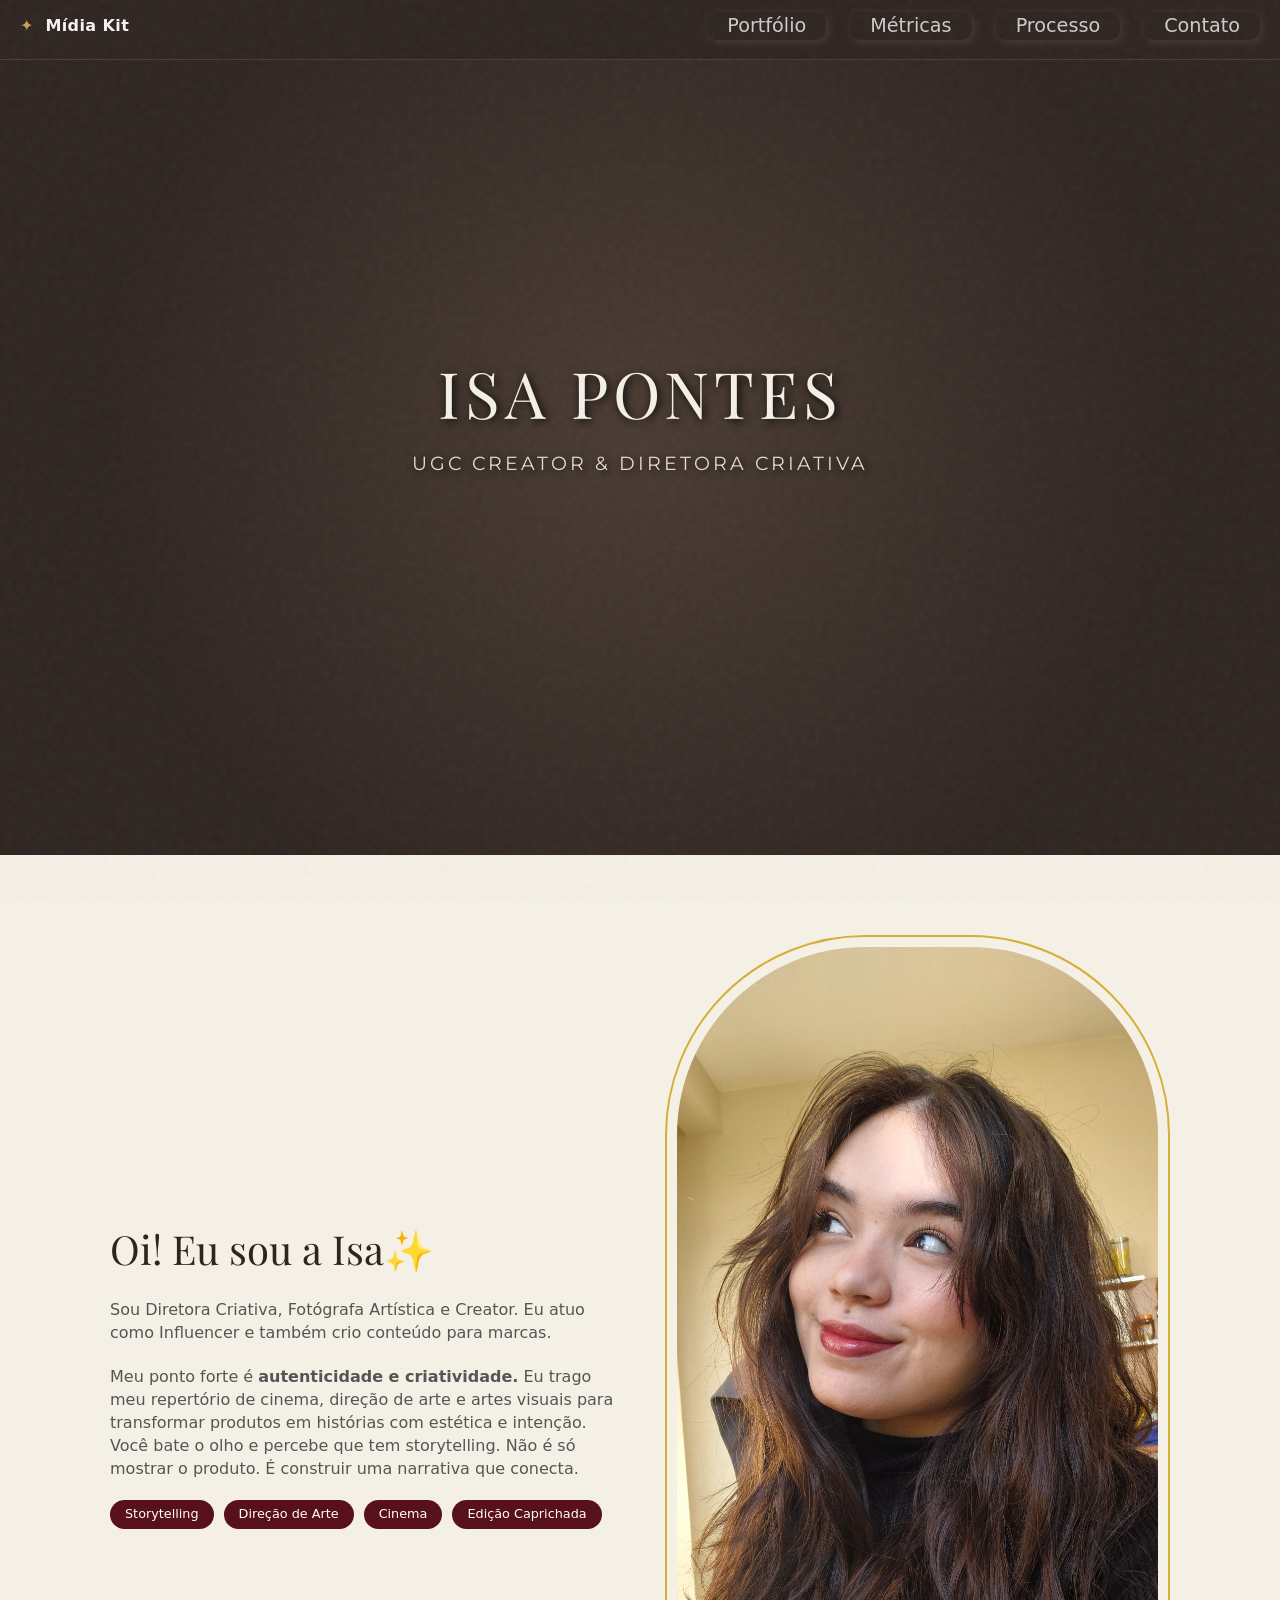
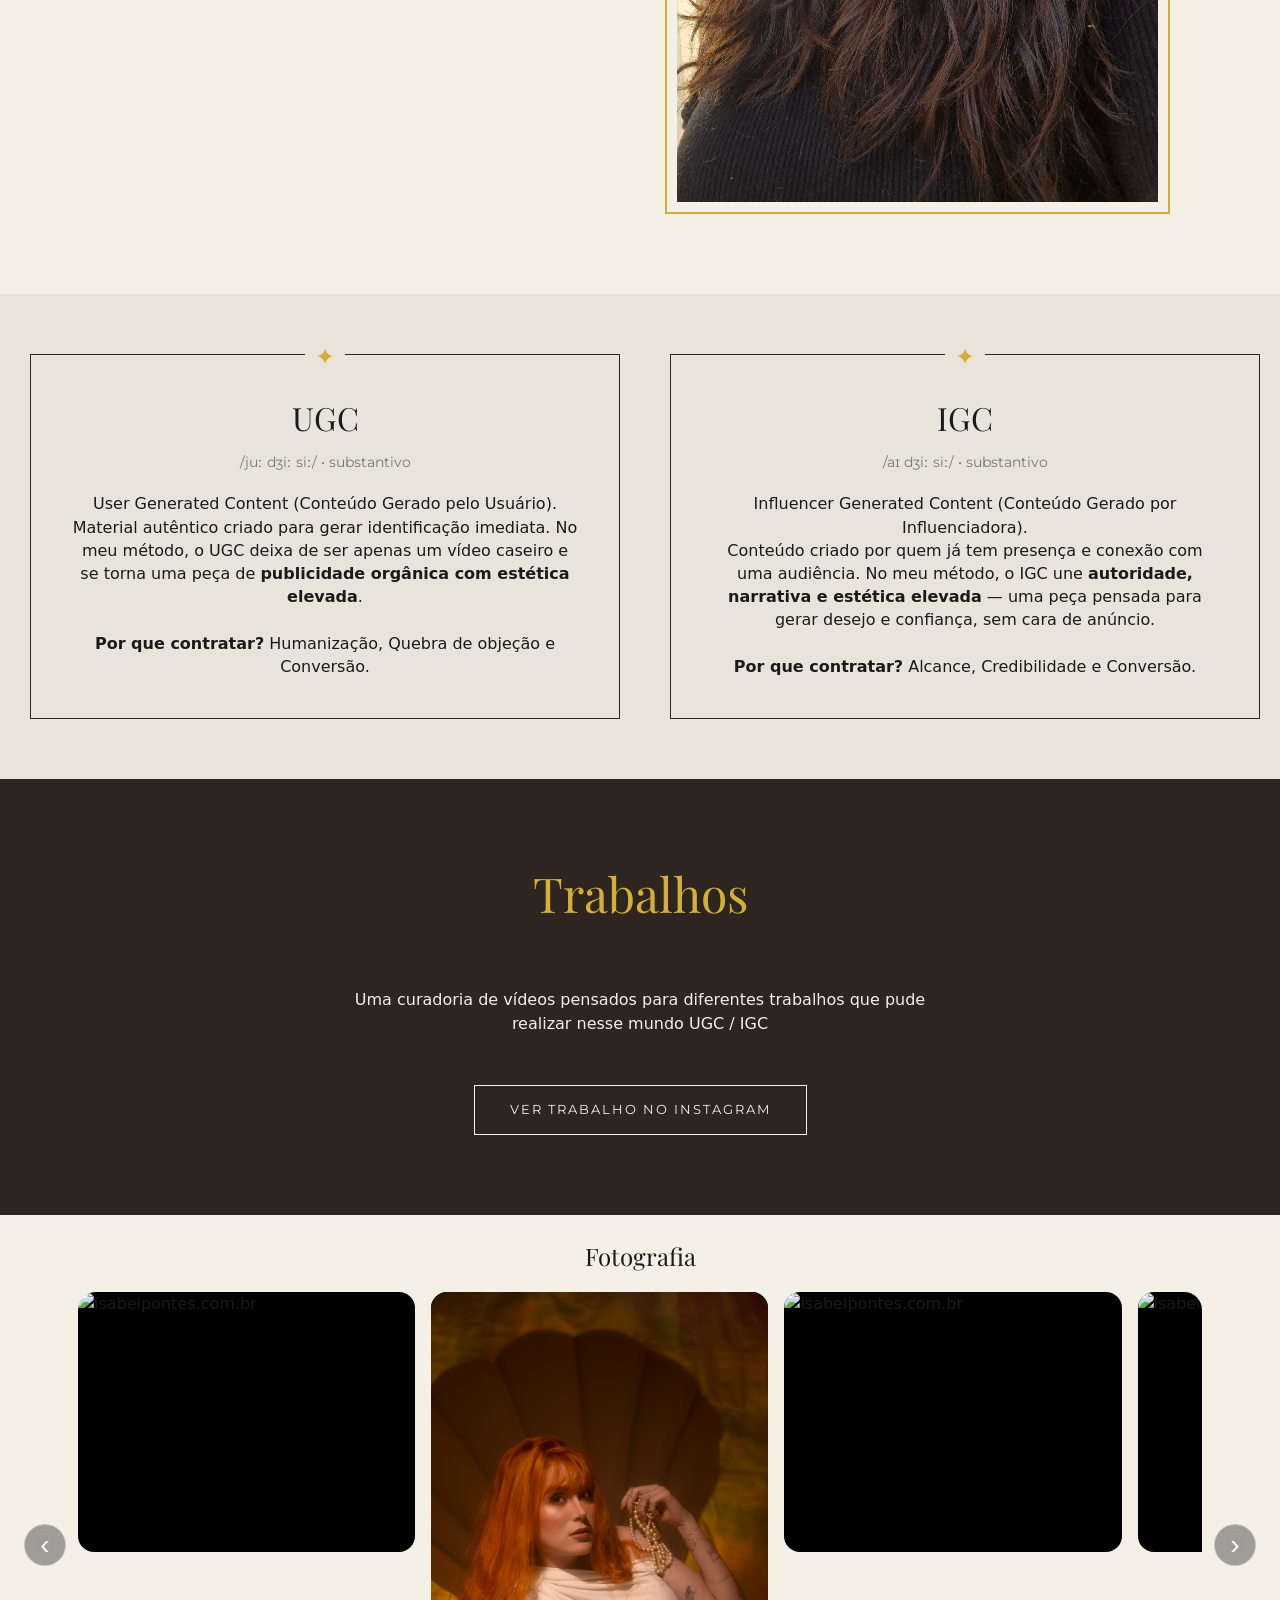
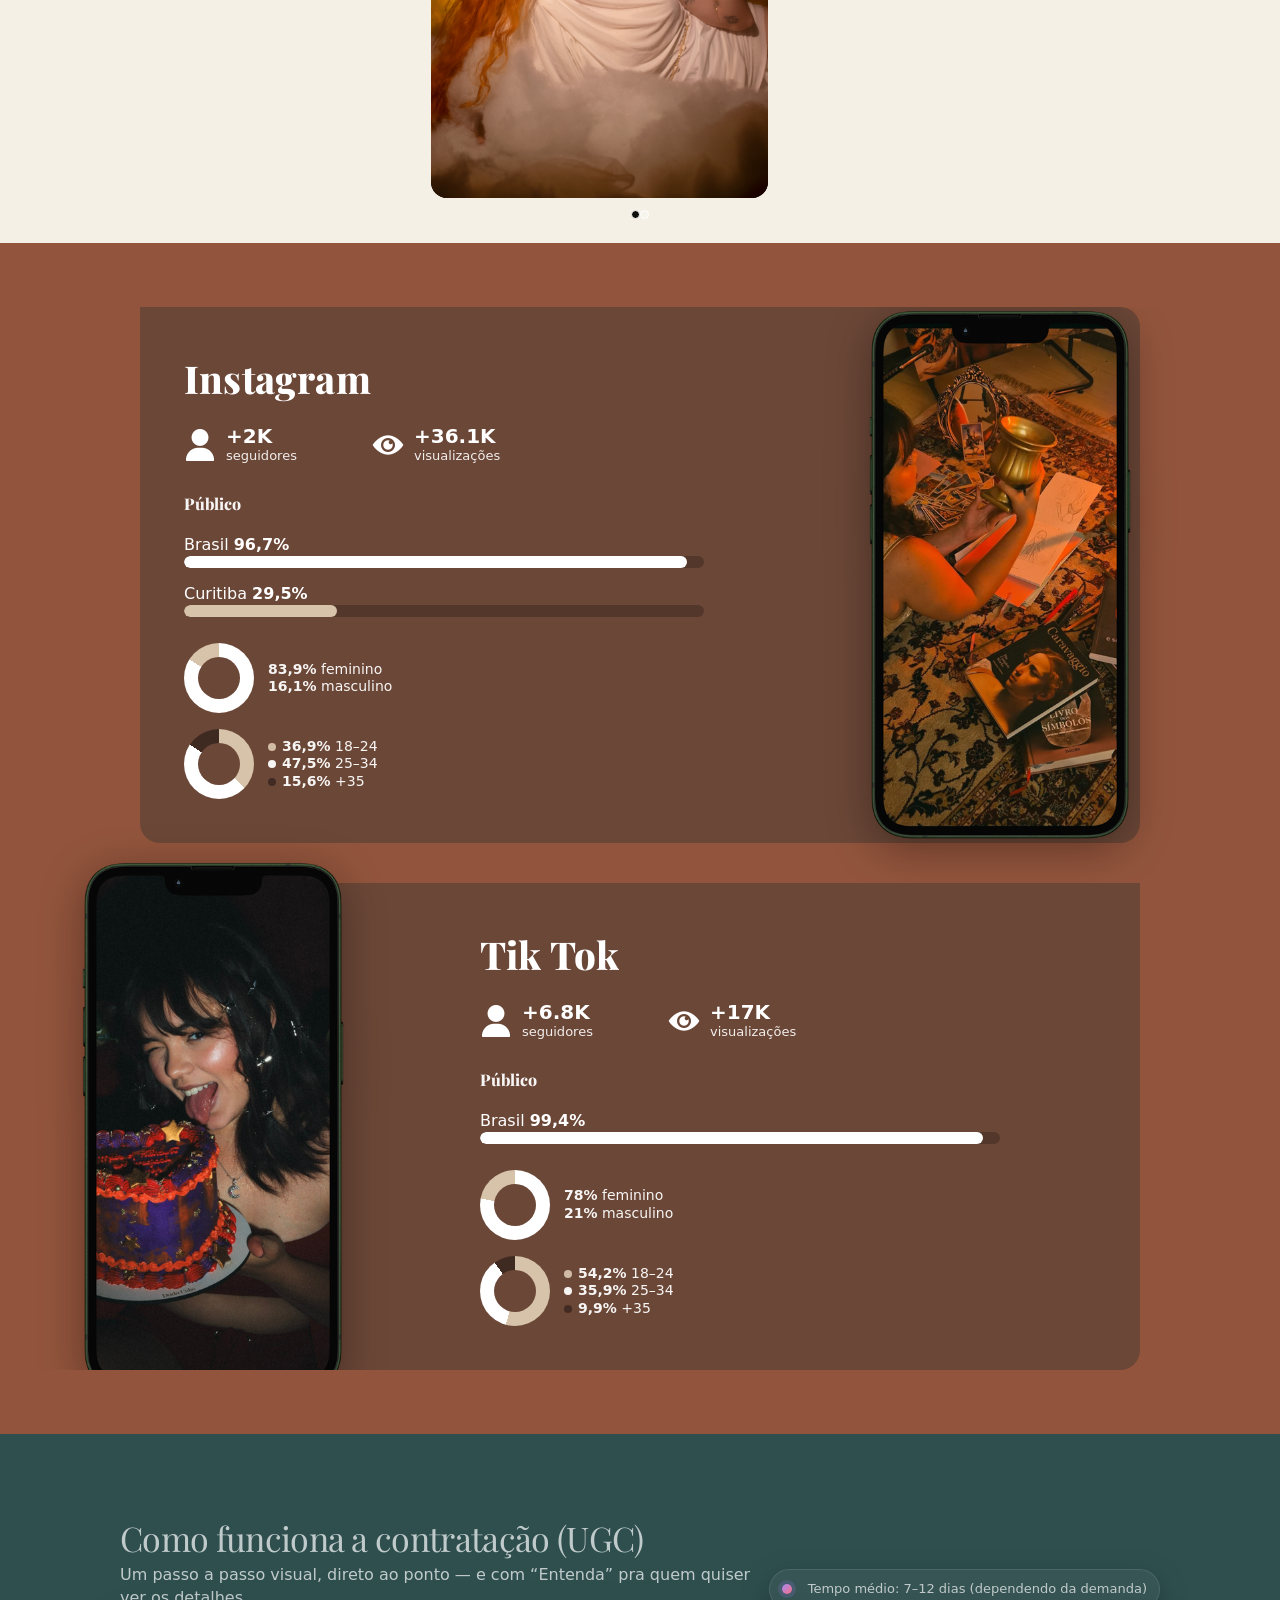
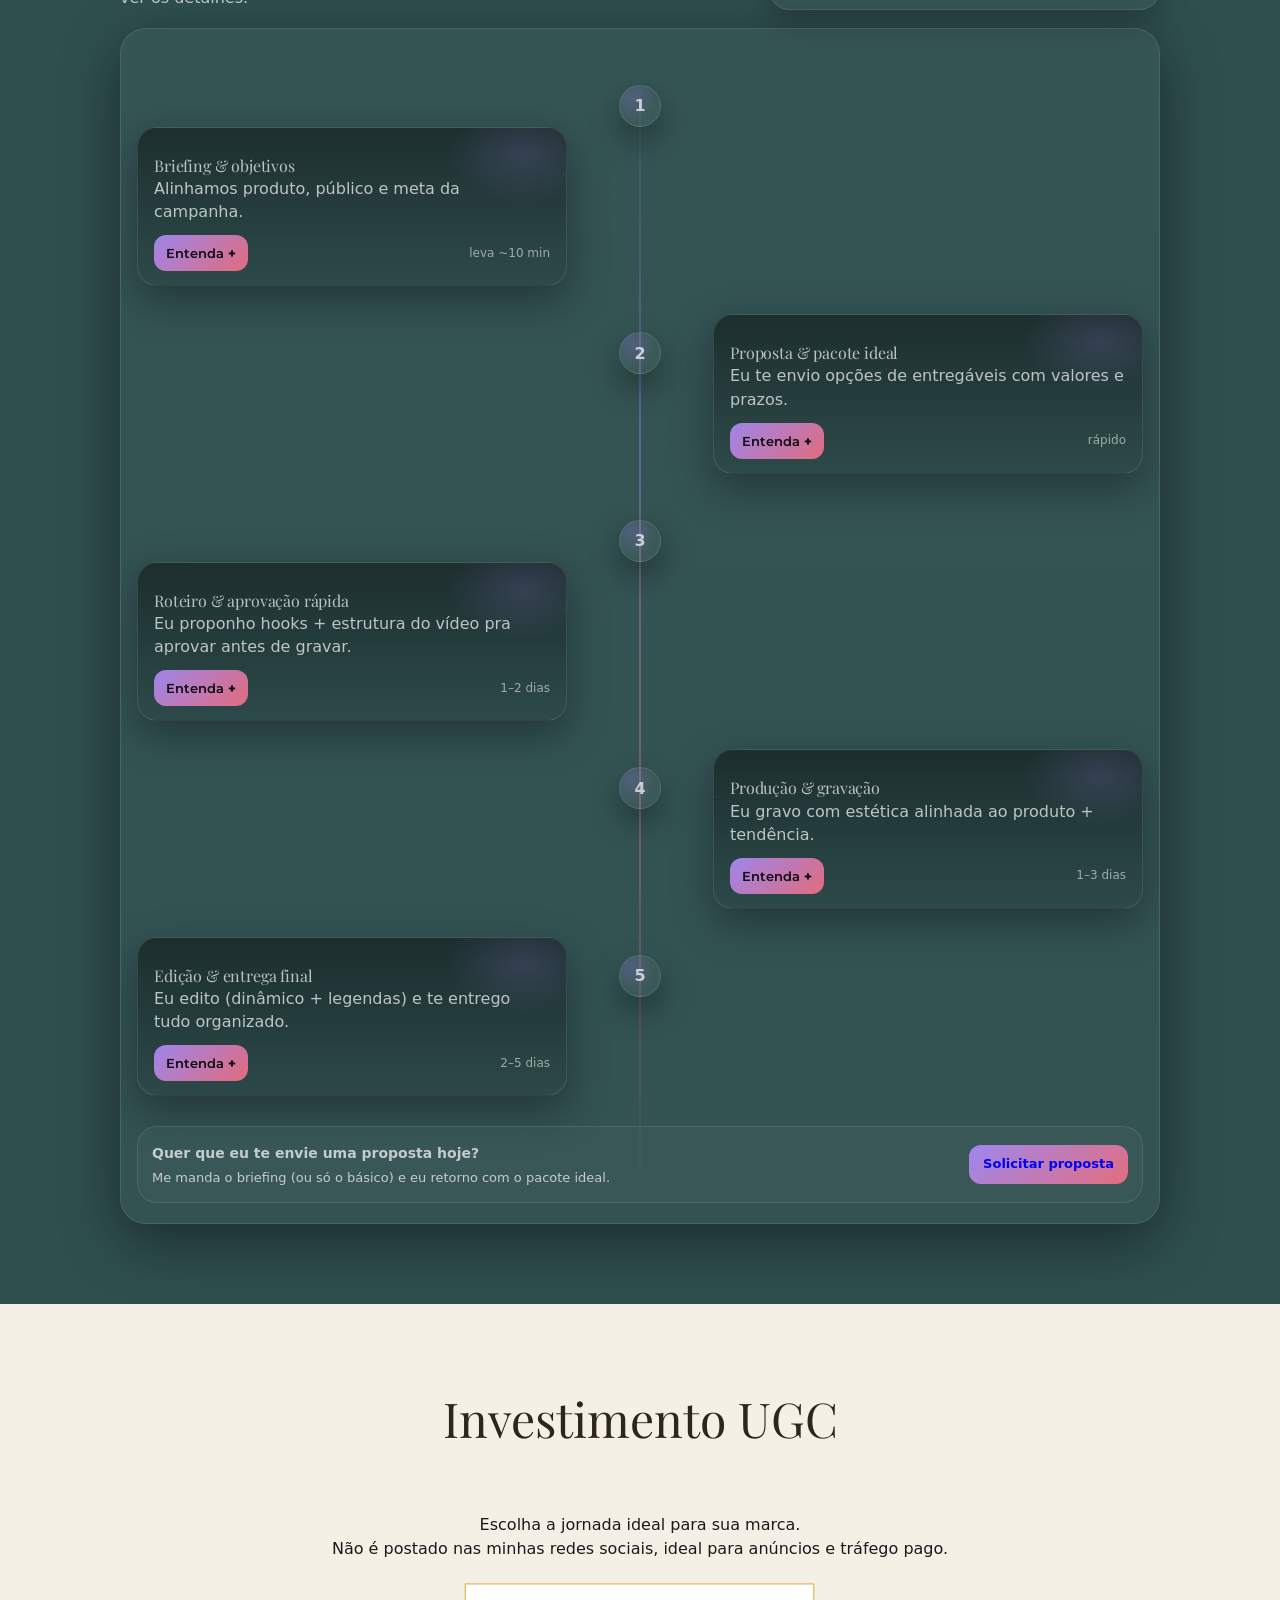
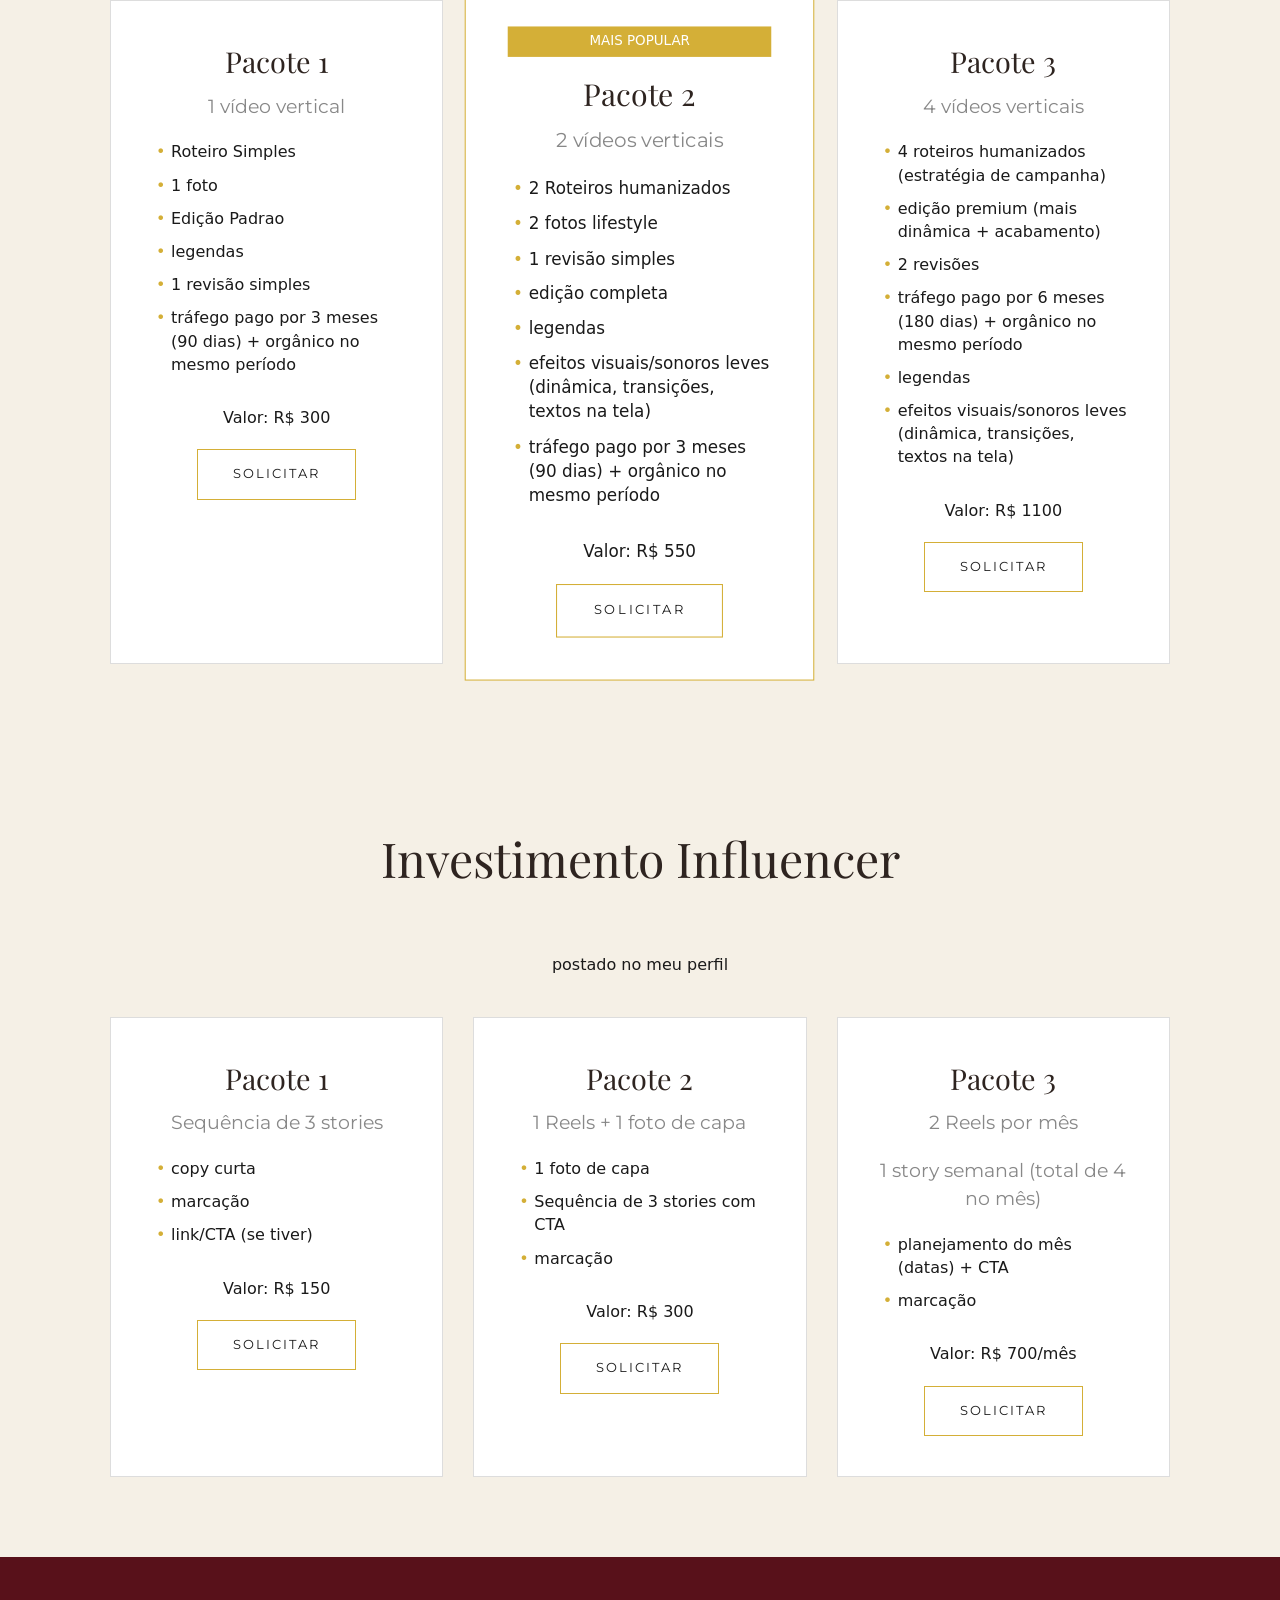
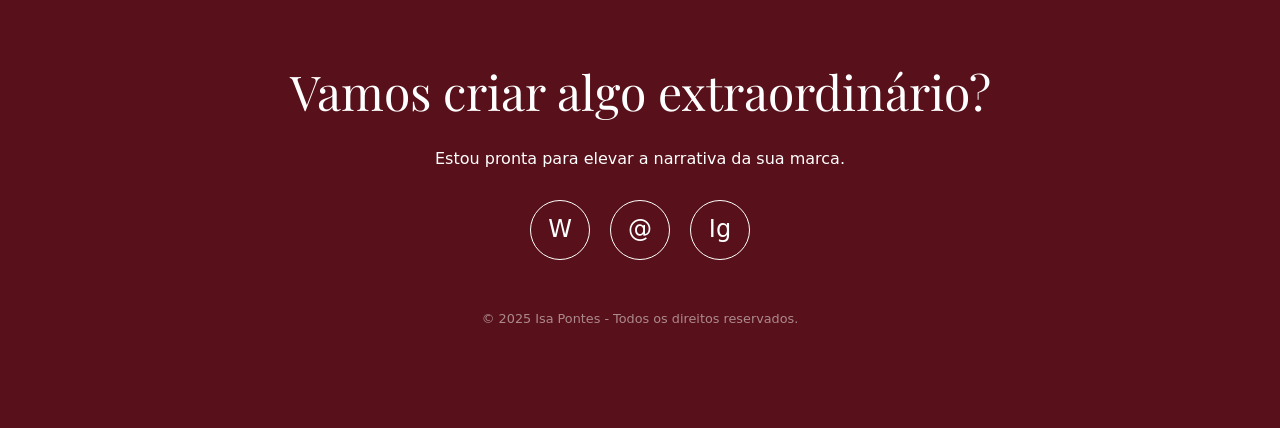
==== commit 843a4c20: "Minhas mudanças" ====
--- a/index.html
+++ b/index.html
@@ -86,10 +86,7 @@
 					</div>
 				</div>
 				<div class="bio-img">
-					<img
-						src="./assets/fotos-fotografia/20251110_172233.jpg"
-						alt=""
-					/>
+					<img src="./assets/fotos-fotografia/20251110_172233.jpg" alt="" />
 				</div>
 			</div>
 		</section>
@@ -142,8 +139,9 @@
 					realizar nesse mundo UGC / IGC
 				</p>
 
-				<div class="video-grid">
-					<!-- <div class="video-wrapper">
+				<div class="videos-container">
+					<div class="video-grid">
+						<!-- <div class="video-wrapper">
     <div class="phone-mockup">
       <video
         autoplay
@@ -183,6 +181,7 @@
 
     <div class="video-cat">Estética Sensorial</div>
   </div> -->
+					</div>
 				</div>
 
 				<div class="text-center">
@@ -840,5 +839,6 @@
 		</section>
 
 		<script type="module" src="index.js"></script>
+		<script type="module" src="./videos.js"></script>
 	</body>
 </html>
--- a/style2.css
+++ b/style2.css
@@ -361,14 +361,21 @@
 	margin-bottom: 60px;
 	color: var(--color-accent);
 }
-
 .video-grid {
 	display: grid;
-	grid-template-columns: repeat(auto-fit, minmax(250px, 1fr));
-	gap: 2.5rem;
-	padding: 2rem 0;
-	margin-top: 40px;
-}
+	grid-template-columns: repeat(3, minmax(0, 1fr));
+	gap: 12px; /* espaço fixo entre itens */
+}
+
+@media (max-width: 640px) {
+	.video-grid {
+		gap: 8px; /* opcional: gap menor no celular */
+	}
+	.product-sticker {
+		display: none;
+	}
+}
+
 .video-wrapper {
 	position: relative;
 	display: flex;
@@ -378,7 +385,7 @@
 .phone-mockup {
 	z-index: 1;
 	position: relative;
-	width: 100%;
+	width: 100px;
 	max-width: 280px;
 	aspect-ratio: 9/16;
 	border-radius: 24px;
@@ -388,6 +395,19 @@
 	background-color: #000;
 	transition: transform 0.3s ease;
 }
+
+.video-wrapper {
+	min-width: 0;
+}
+.phone-mockup {
+	width: 100%;
+}
+.video-thumb {
+	width: 100%;
+	height: auto;
+	display: block;
+}
+
 .video-wrapper:hover .phone-mockup {
 	transform: translateY(-5px);
 }
@@ -1610,3 +1630,42 @@
 	gap: 18px;
 	color: var(--color-text-dark);
 }
+
+.center {
+	display: flex;
+	justify-content: center;
+	align-items: center;
+	font-size: larger;
+}
+.videos-section {
+	padding: 80px 0 0 0;
+	background-color: var(--color-bg-dark);
+	color: var(--color-text-light);
+}
+
+/* tirei o underline do "a" apenas para exemplificar no resultado*/
+a {
+	text-decoration: none;
+}
+
+.trasso {
+	position: relative;
+}
+
+.trasso::before,
+.trasso::after {
+	content: "";
+	border-bottom: 2px solid rgb(104, 64, 41);
+	position: absolute;
+	top: 100%;
+}
+
+.trasso::before {
+	width: 35%;
+	left: 0;
+}
+
+.trasso::after {
+	width: 35%;
+	right: 0;
+}
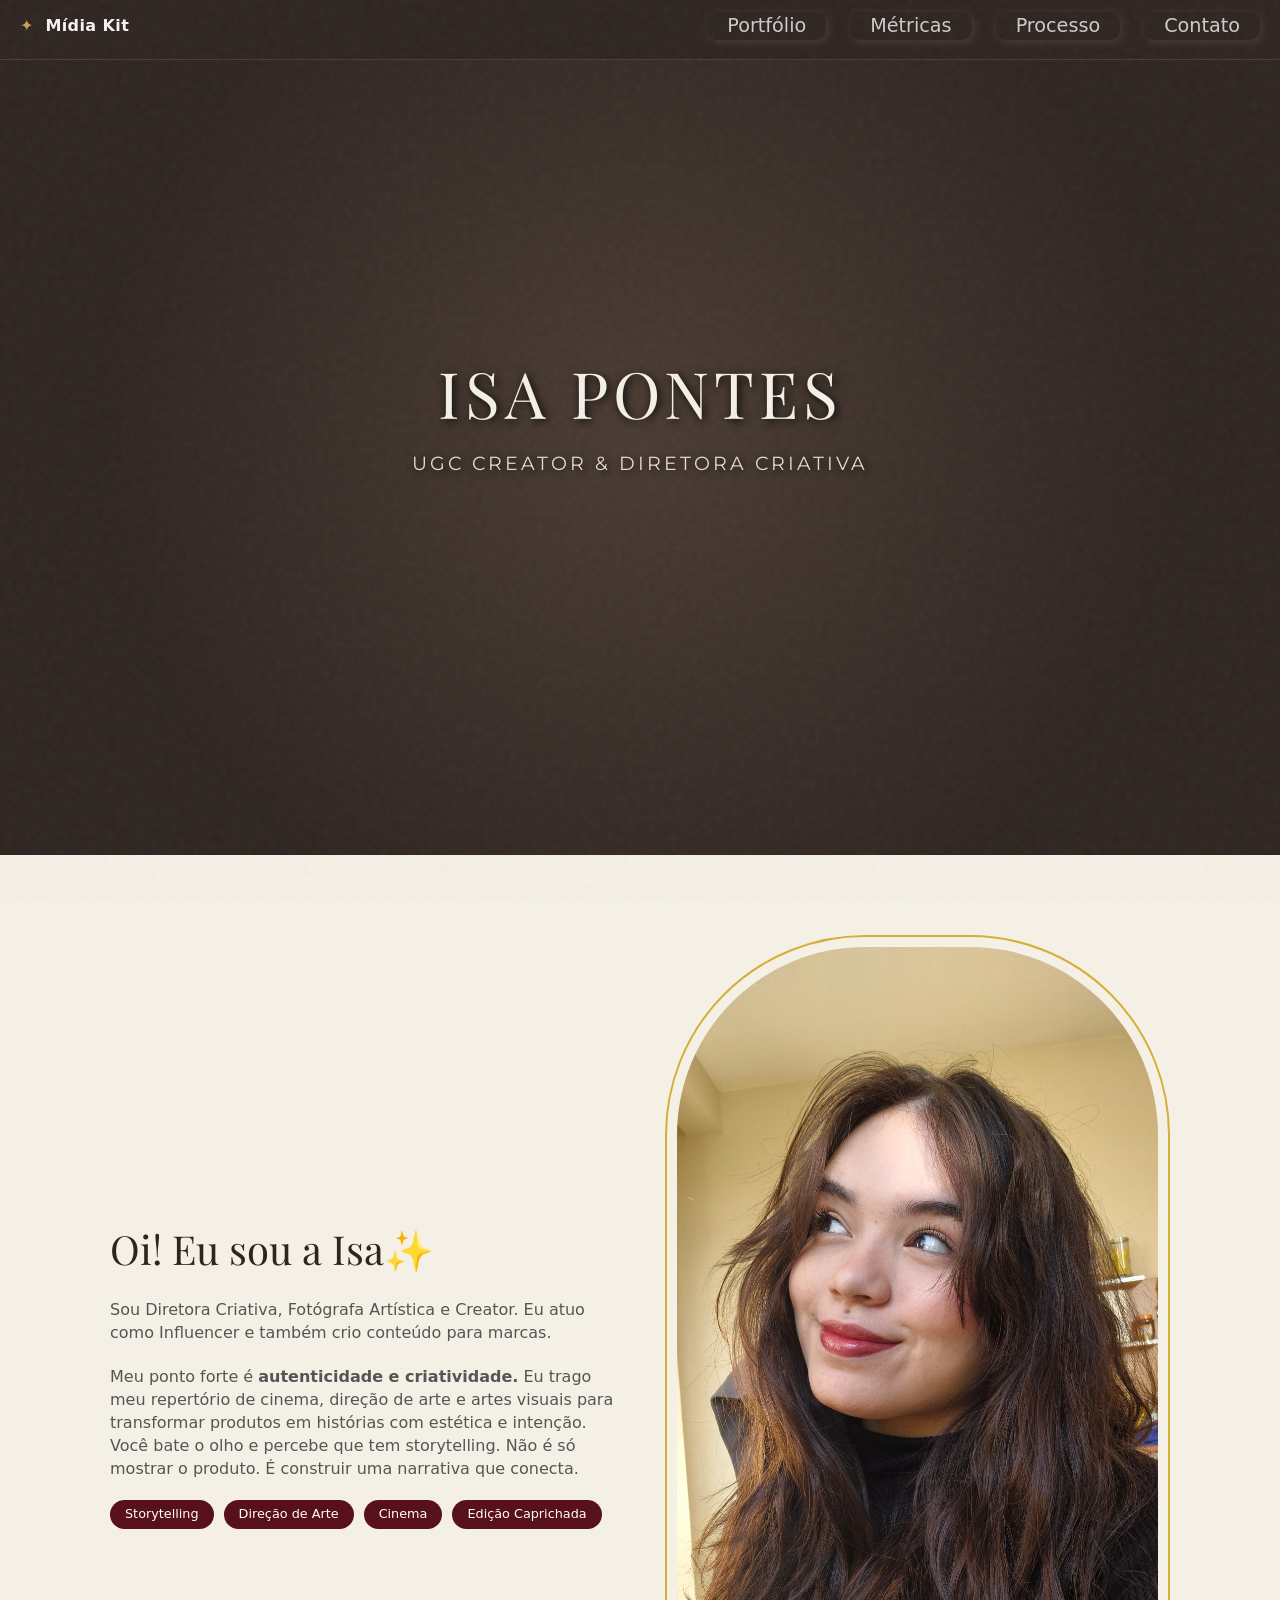
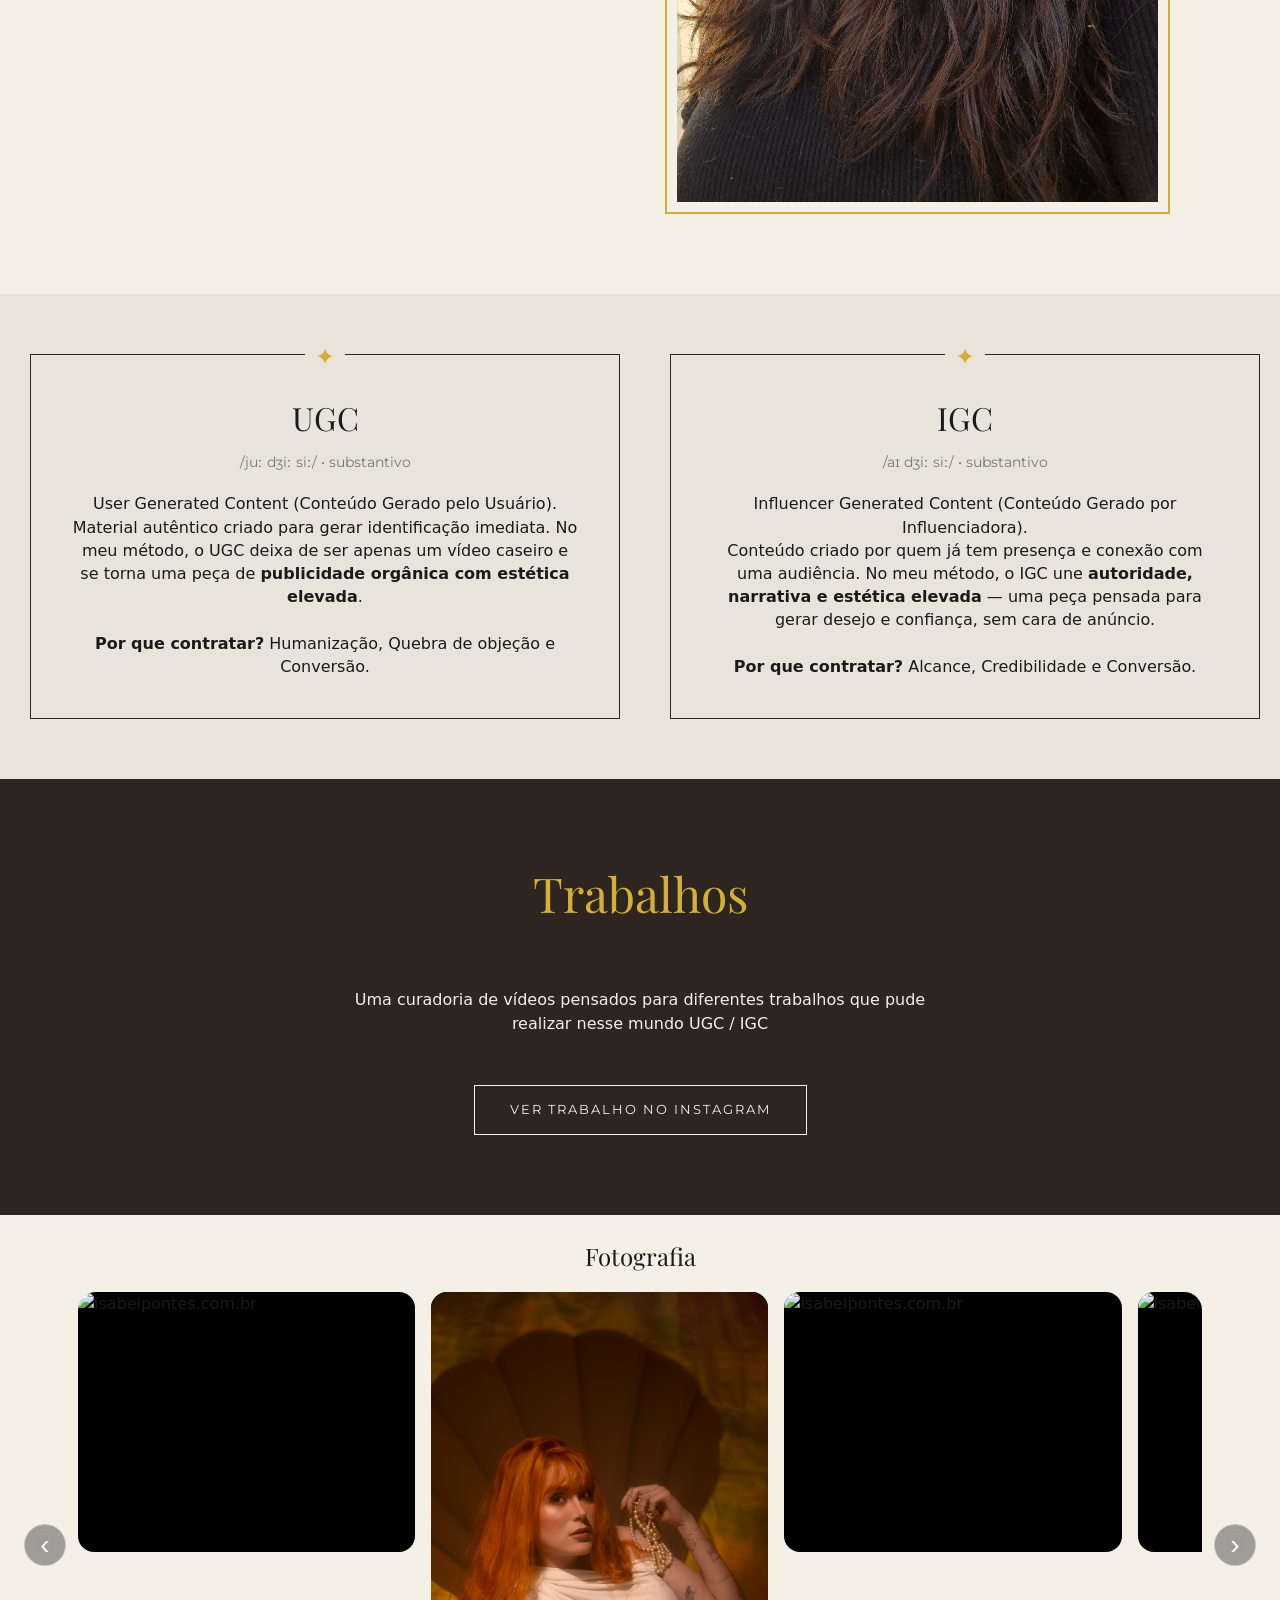
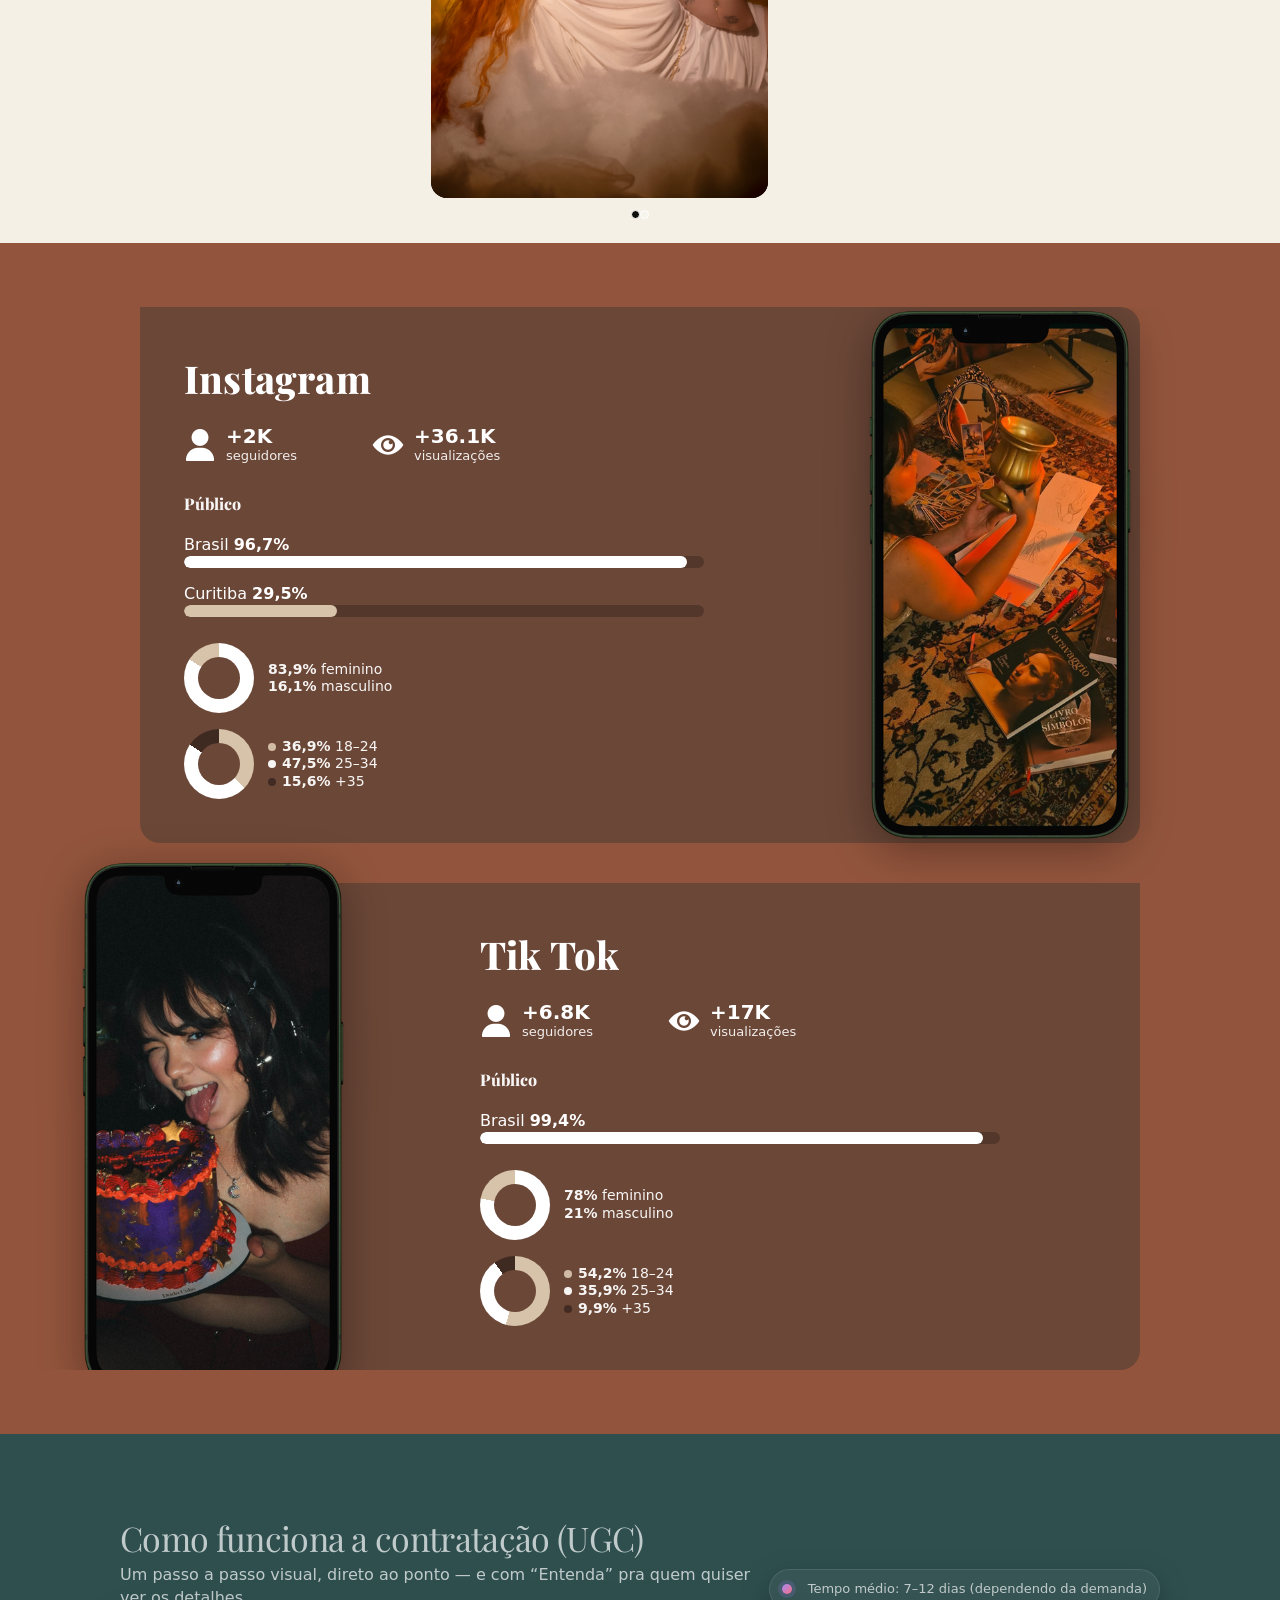
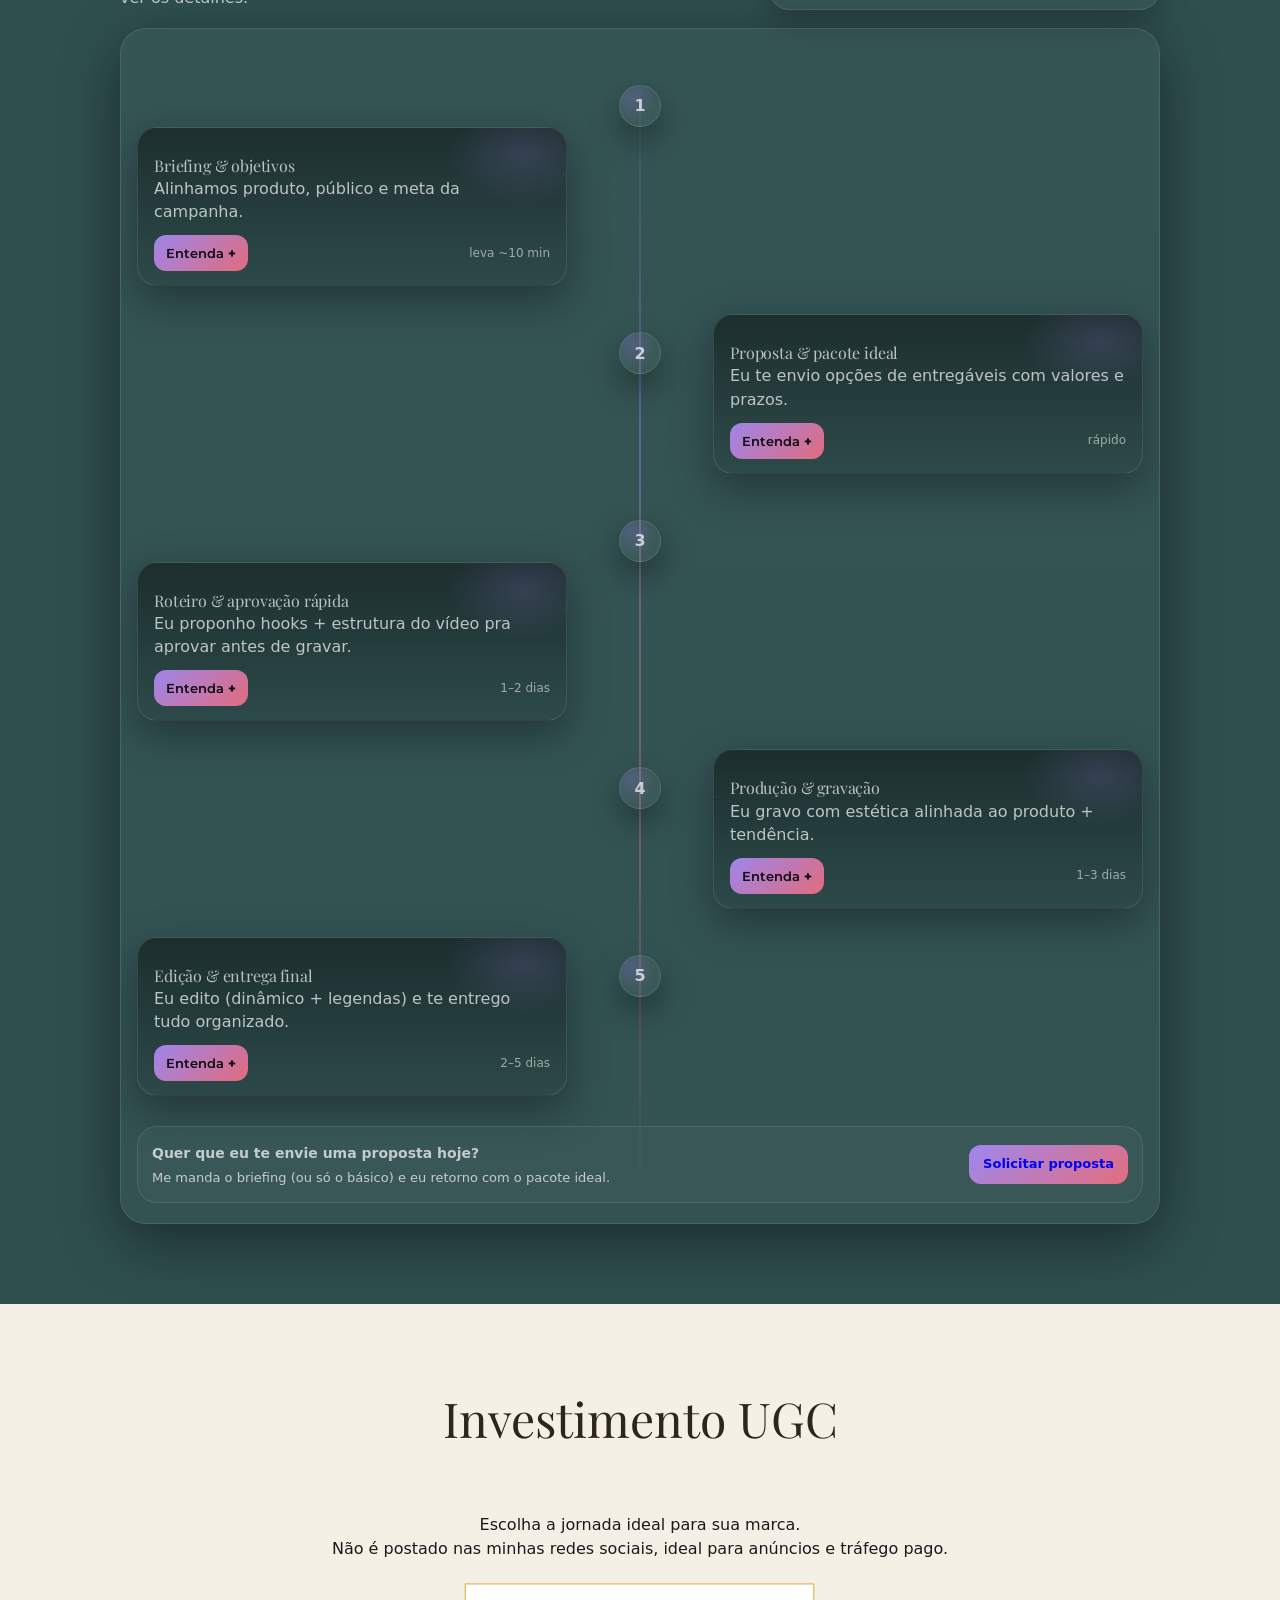
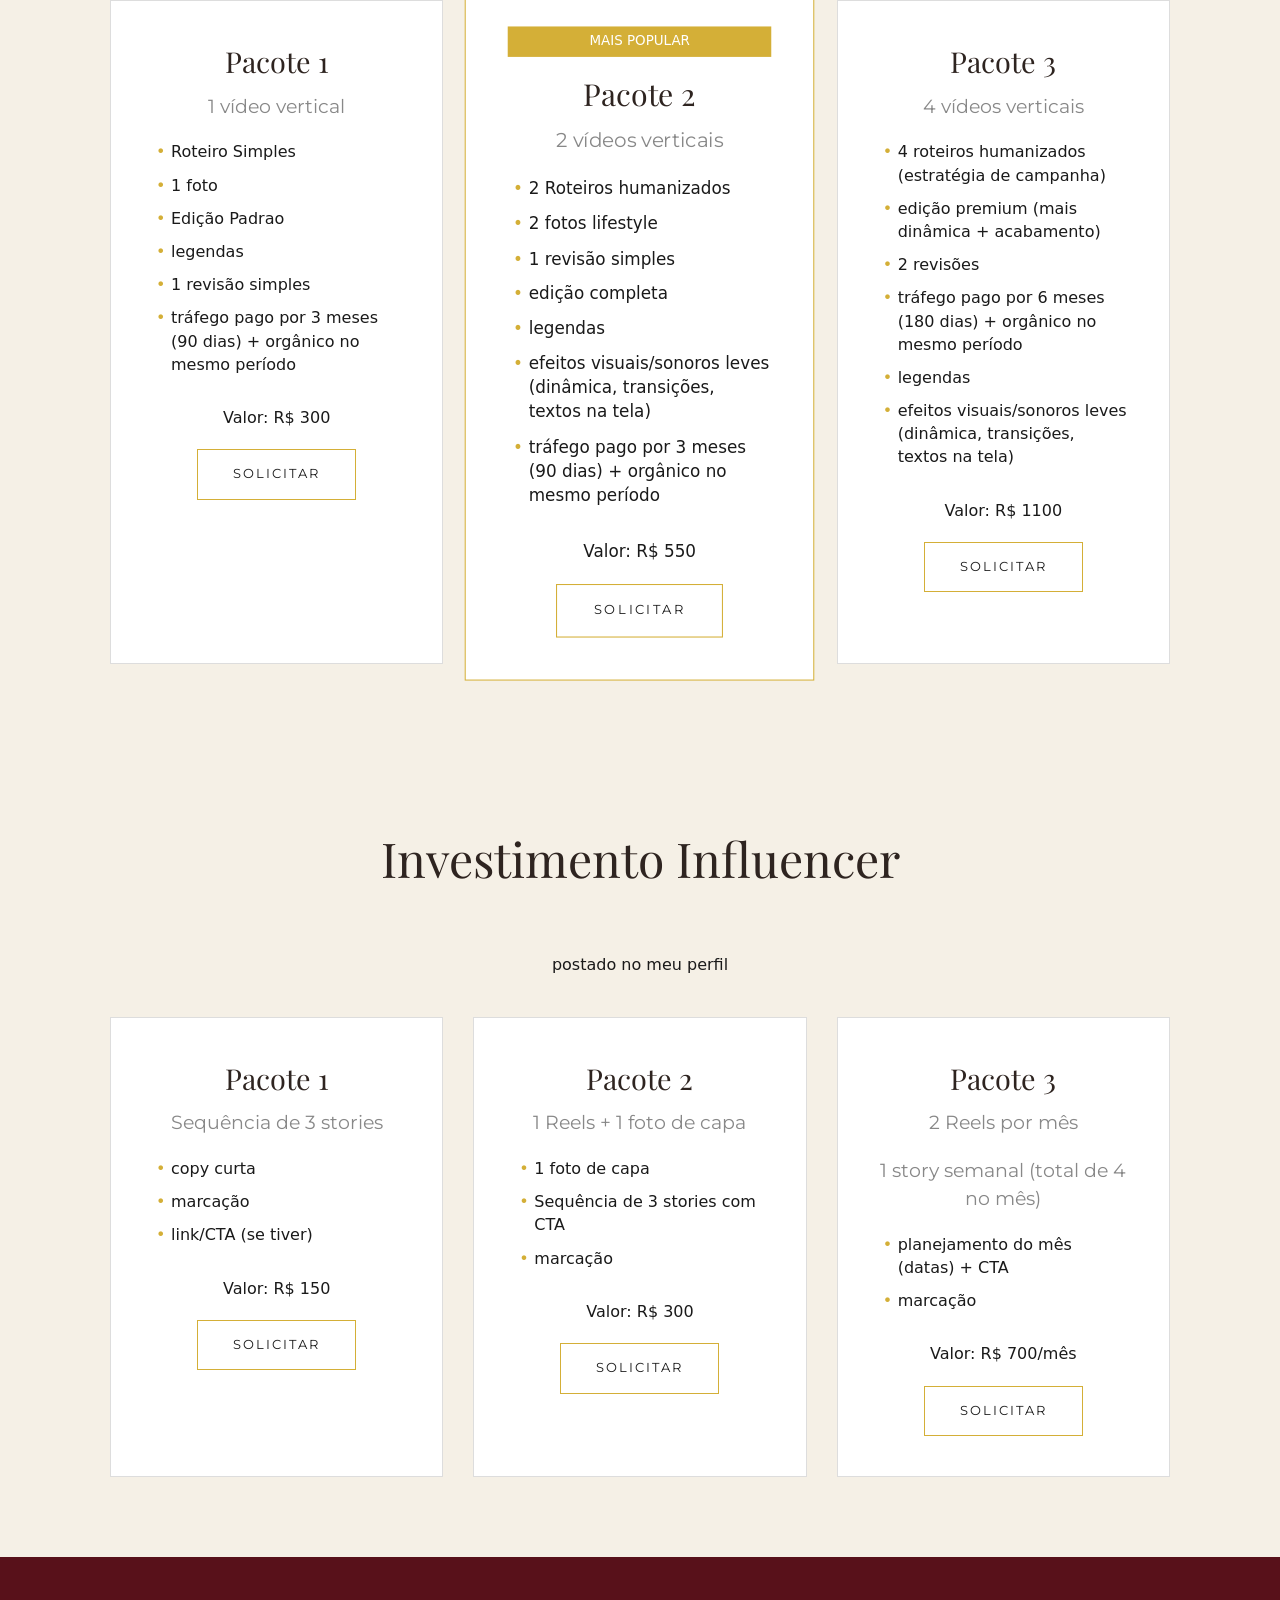
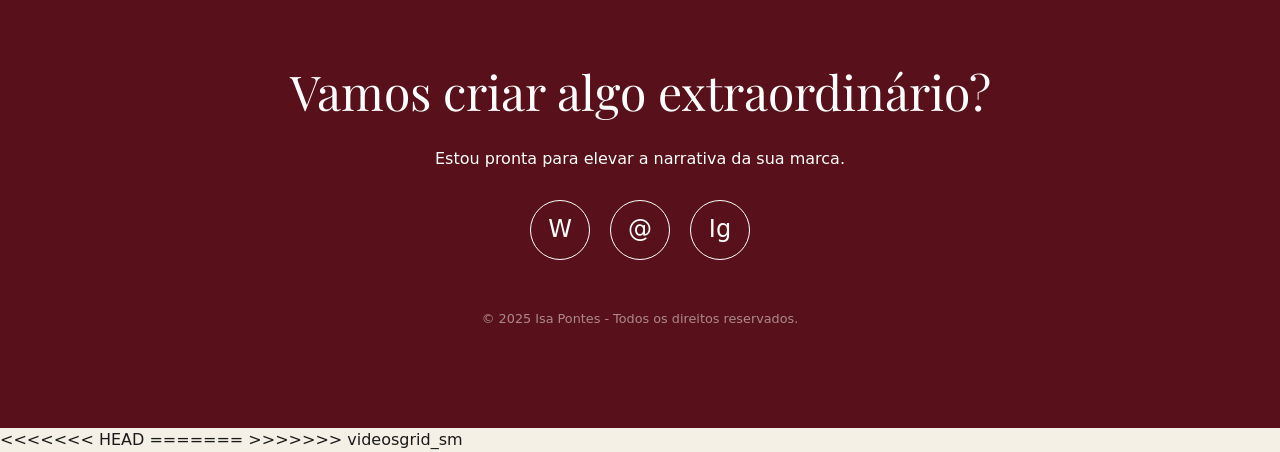
==== commit 51f0e459: "Merge branch 'videosgrid_sm'" ====
--- a/index.html
+++ b/index.html
@@ -839,6 +839,10 @@
 		</section>
 
 		<script type="module" src="index.js"></script>
+<<<<<<< HEAD
+		<script type="module" src="videos.js"></script>
+=======
 		<script type="module" src="./videos.js"></script>
+>>>>>>> videosgrid_sm
 	</body>
 </html>
--- a/style2.css
+++ b/style2.css
@@ -369,7 +369,7 @@
 
 @media (max-width: 640px) {
 	.video-grid {
-		gap: 8px; /* opcional: gap menor no celular */
+		grid-template-columns: repeat(2, minmax(0, 1fr));
 	}
 	.product-sticker {
 		display: none;
@@ -388,9 +388,9 @@
 	width: 100px;
 	max-width: 280px;
 	aspect-ratio: 9/16;
-	border-radius: 24px;
+	border-radius: 12px;
 	overflow: hidden;
-	border: 4px solid rgb(var(--rgb-leite));
+	border: 1px solid rgb(var(--rgb-leite));
 	box-shadow: 0 10px 25px rgba(0, 0, 0, 0.2);
 	background-color: #000;
 	transition: transform 0.3s ease;
@@ -1669,3 +1669,28 @@
 	width: 35%;
 	right: 0;
 }
+<<<<<<< HEAD
+
+@media (min-width: 640px) {
+	.carousel-slide img {
+		min-height: 260px;
+	}
+	.carousel-track {
+		gap: 16px;
+	}
+
+	.carousel-slide {
+		flex: 0 0 calc((100% - 32px) / 3); /* 2 gaps = 2*16px = 32px */
+		max-width: 30%;
+	}
+}
+
+.container-fotografia {
+	display: flex;
+	flex-direction: column;
+	align-items: center;
+	gap: 18px;
+	color: var(--color-text-dark);
+}
+=======
+>>>>>>> videosgrid_sm
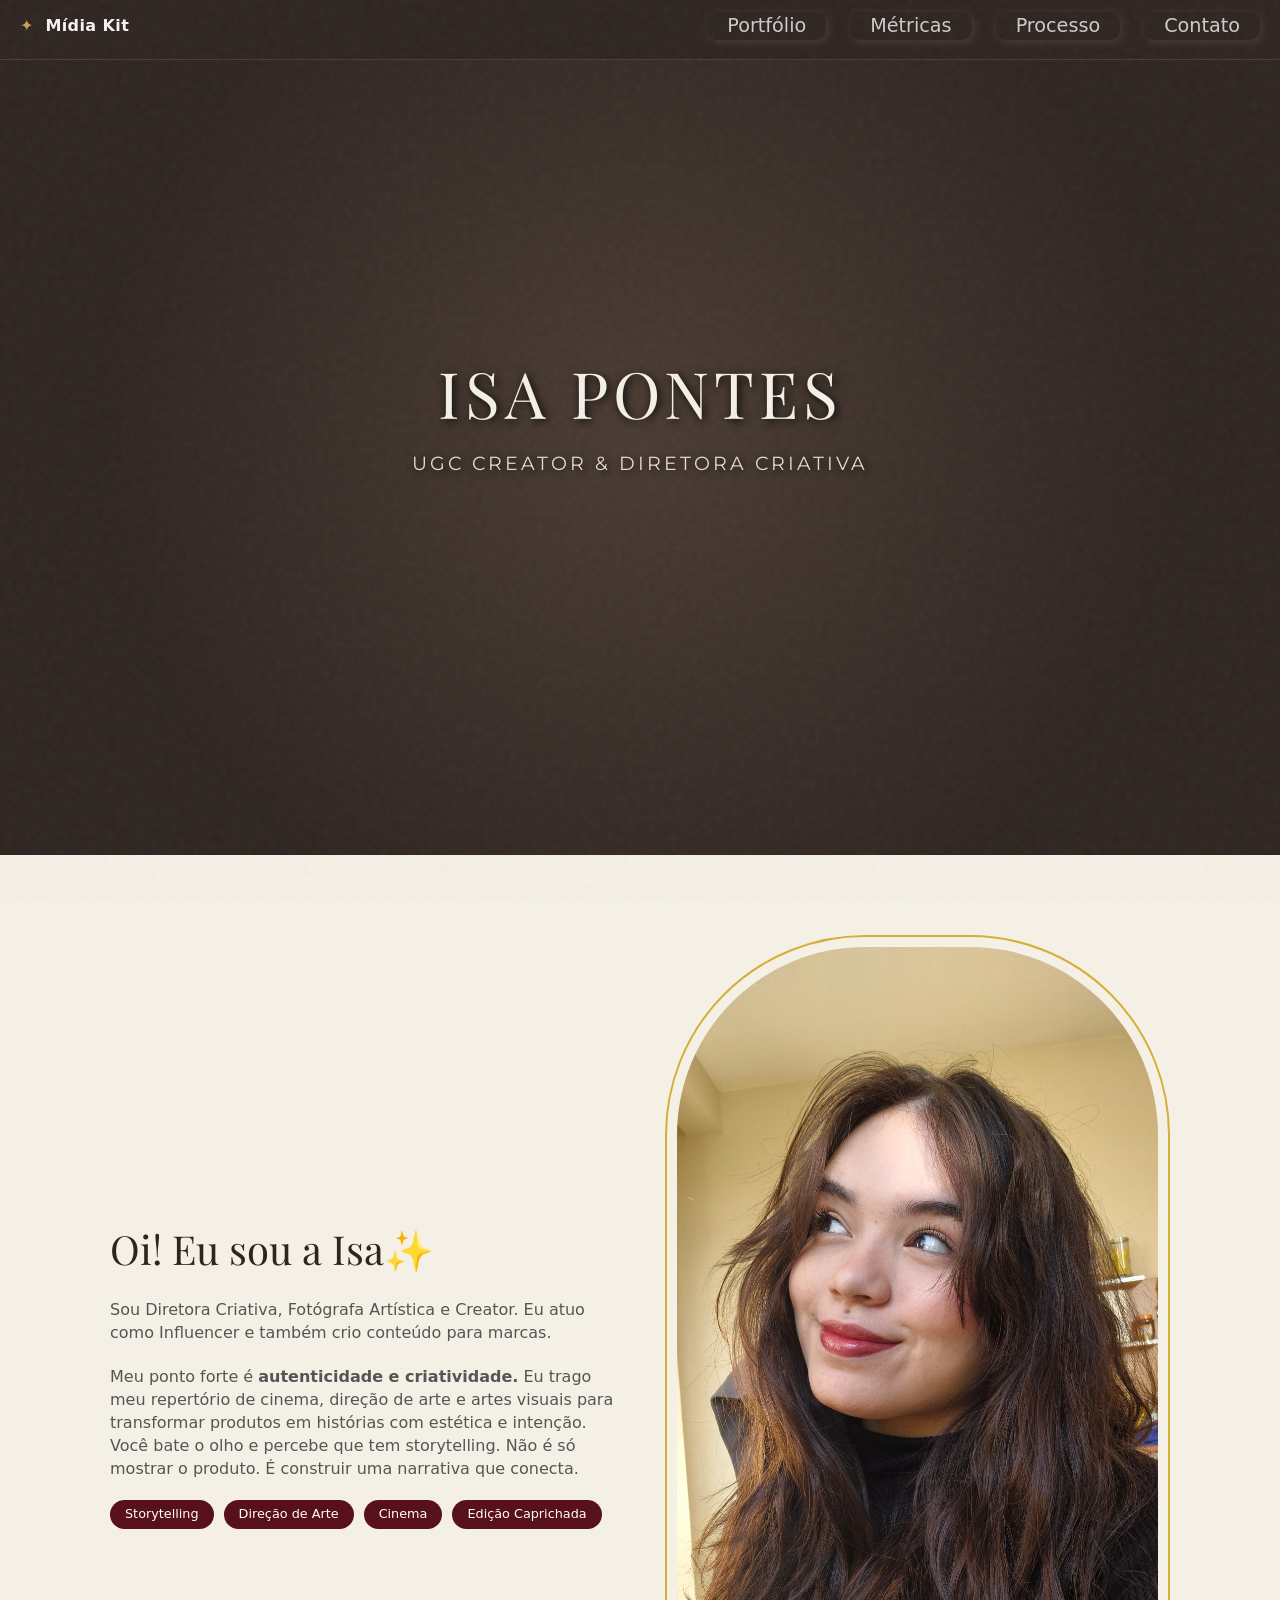
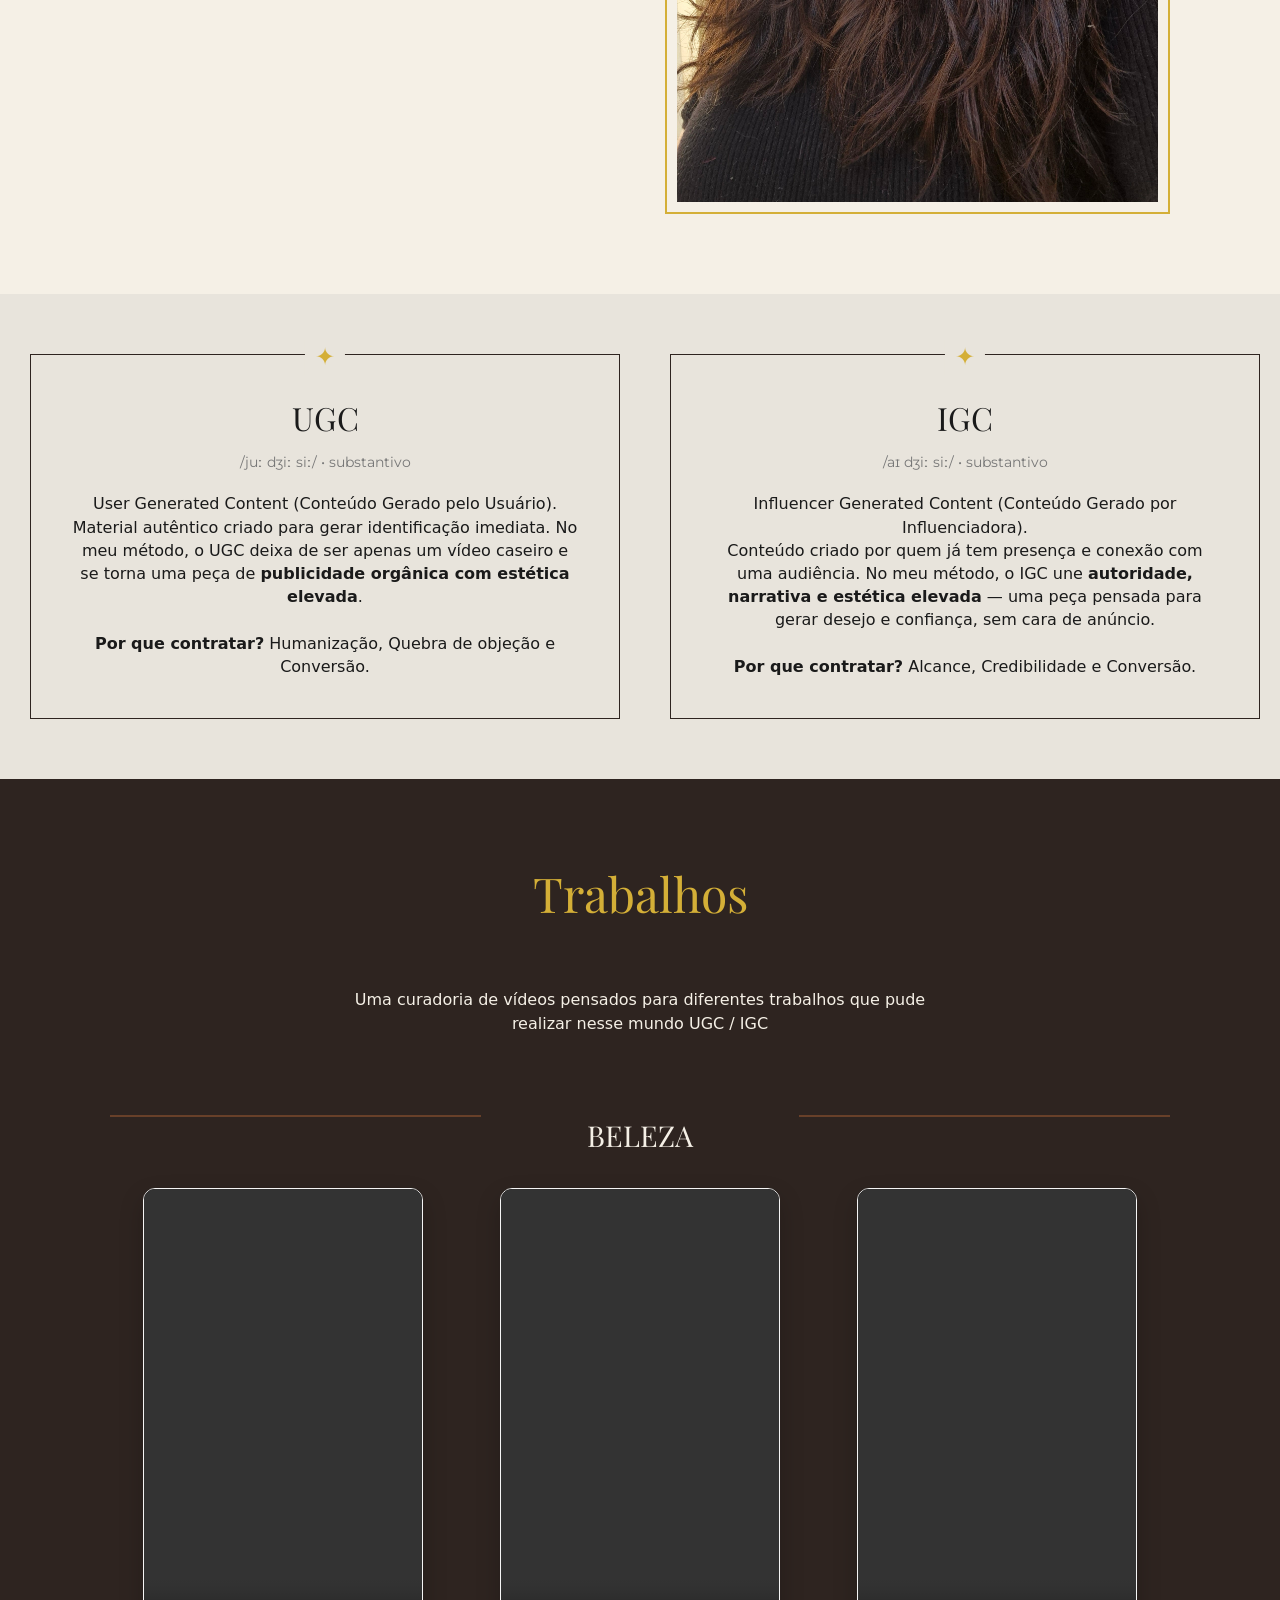
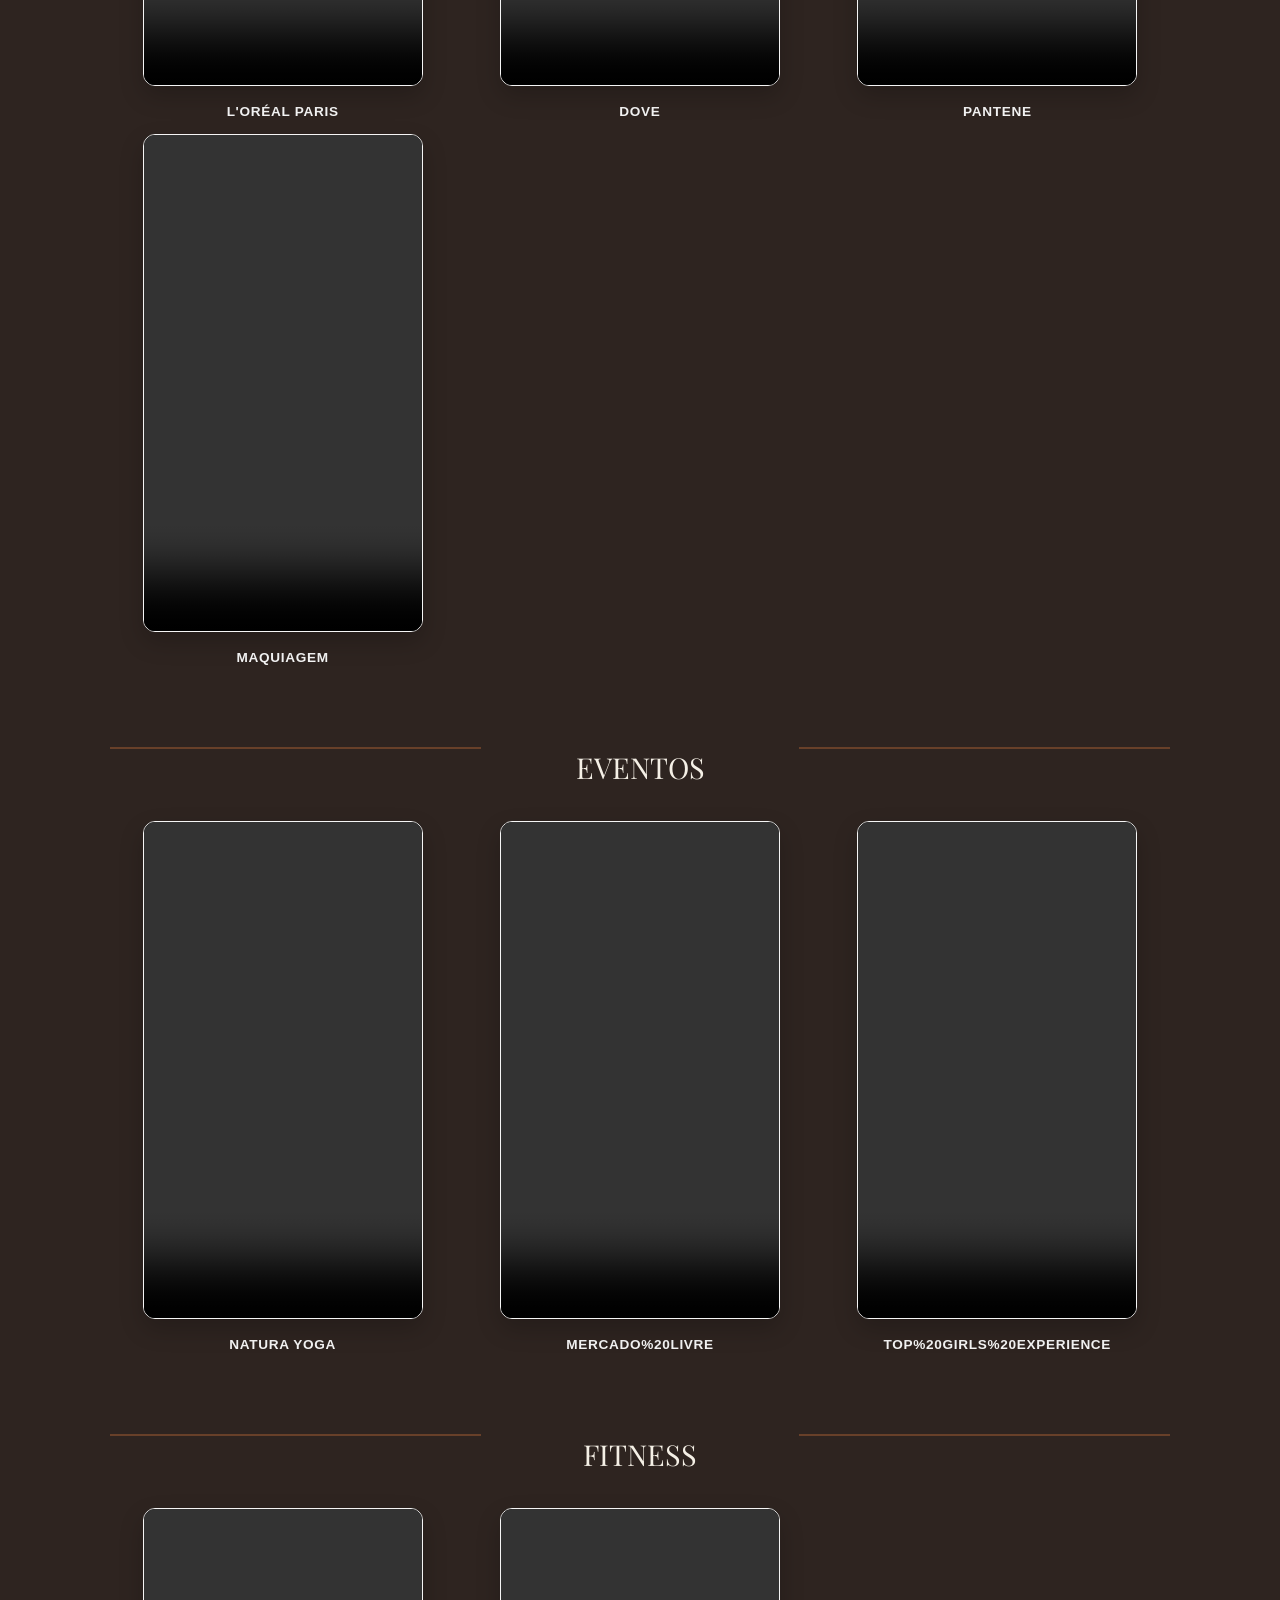
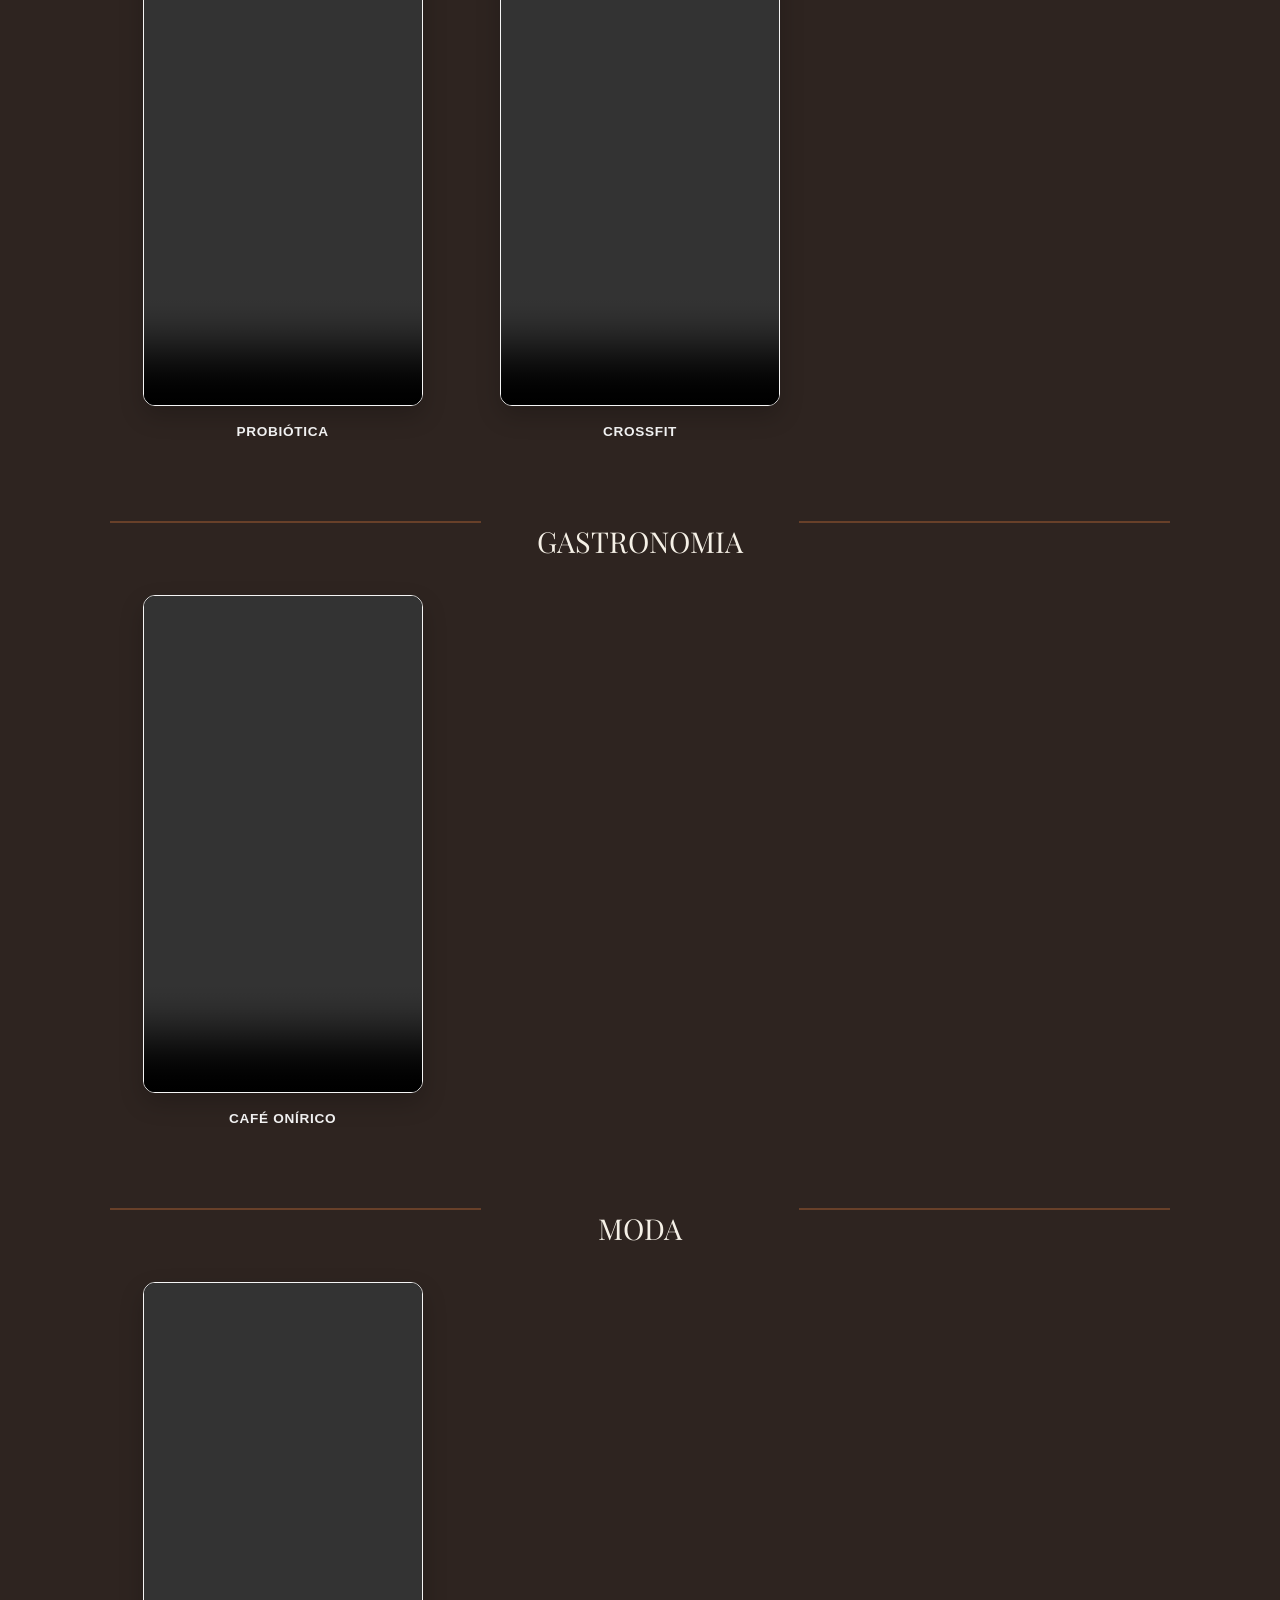
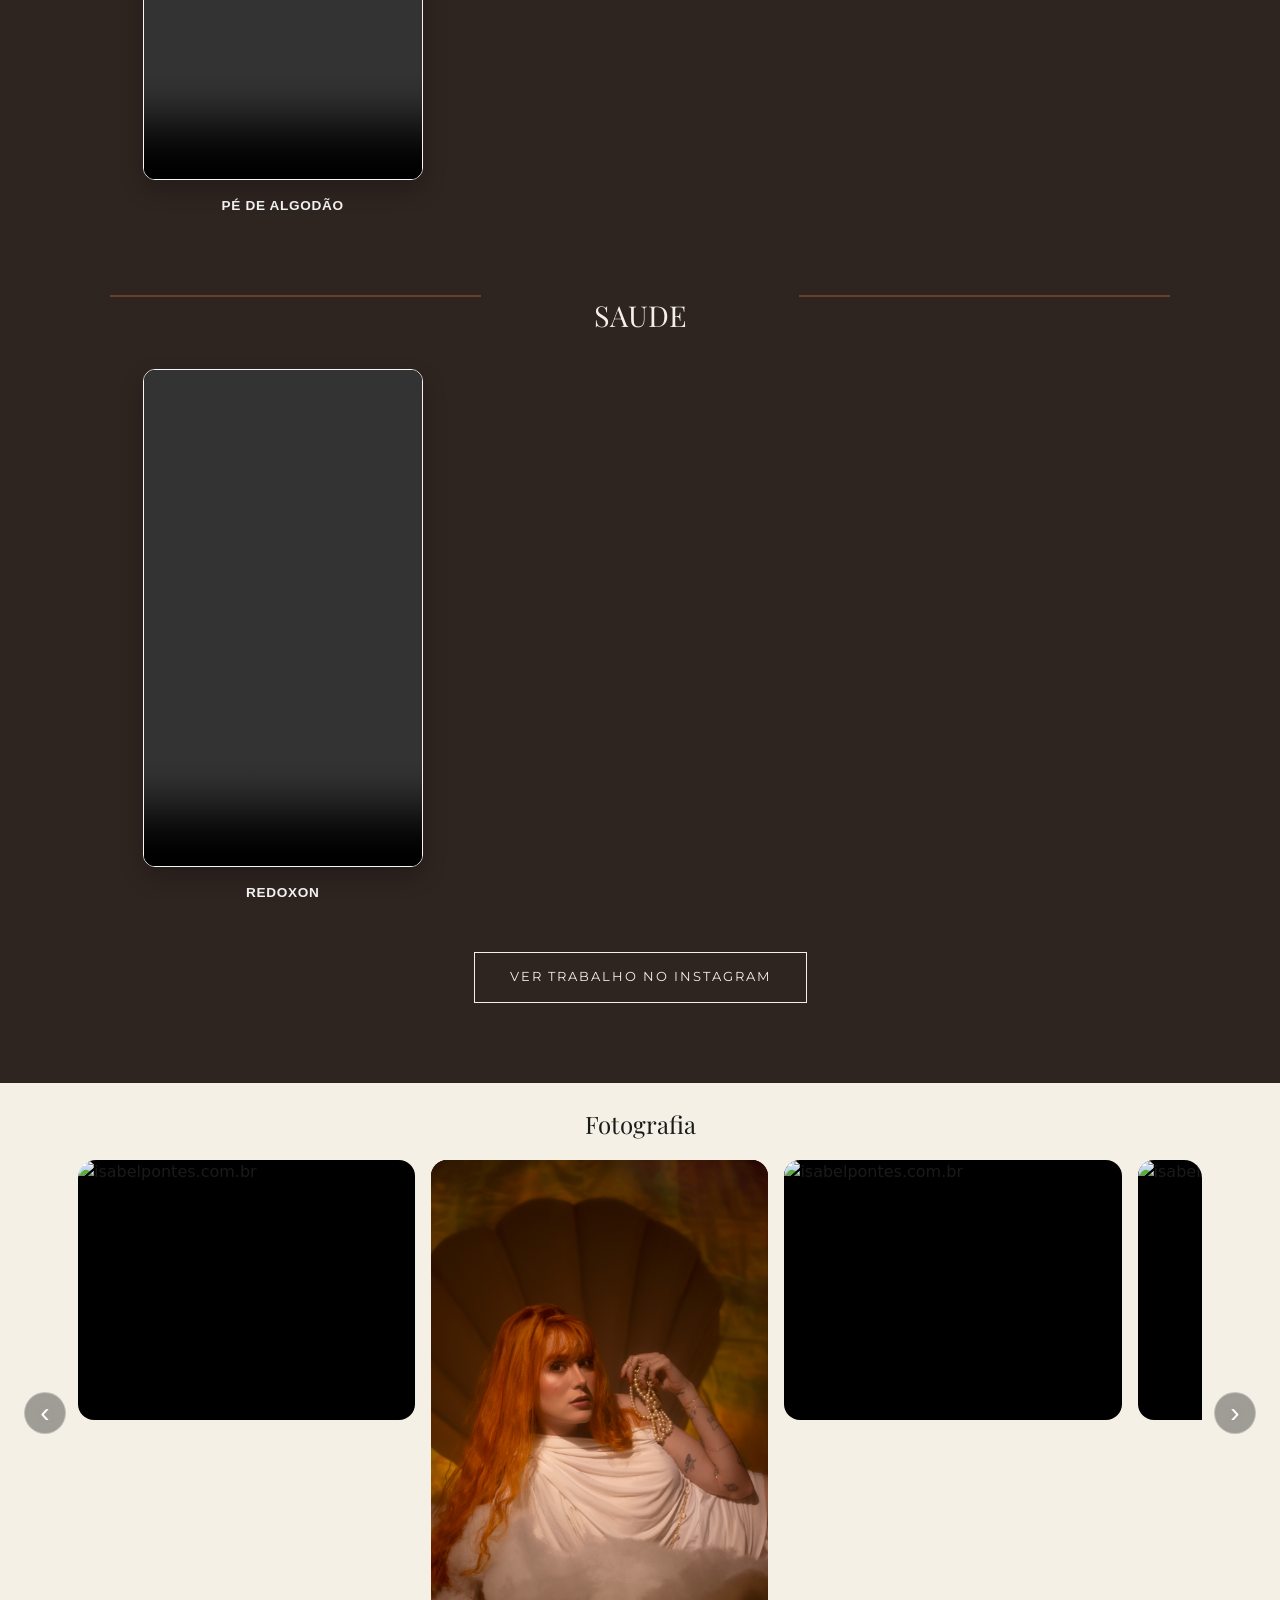
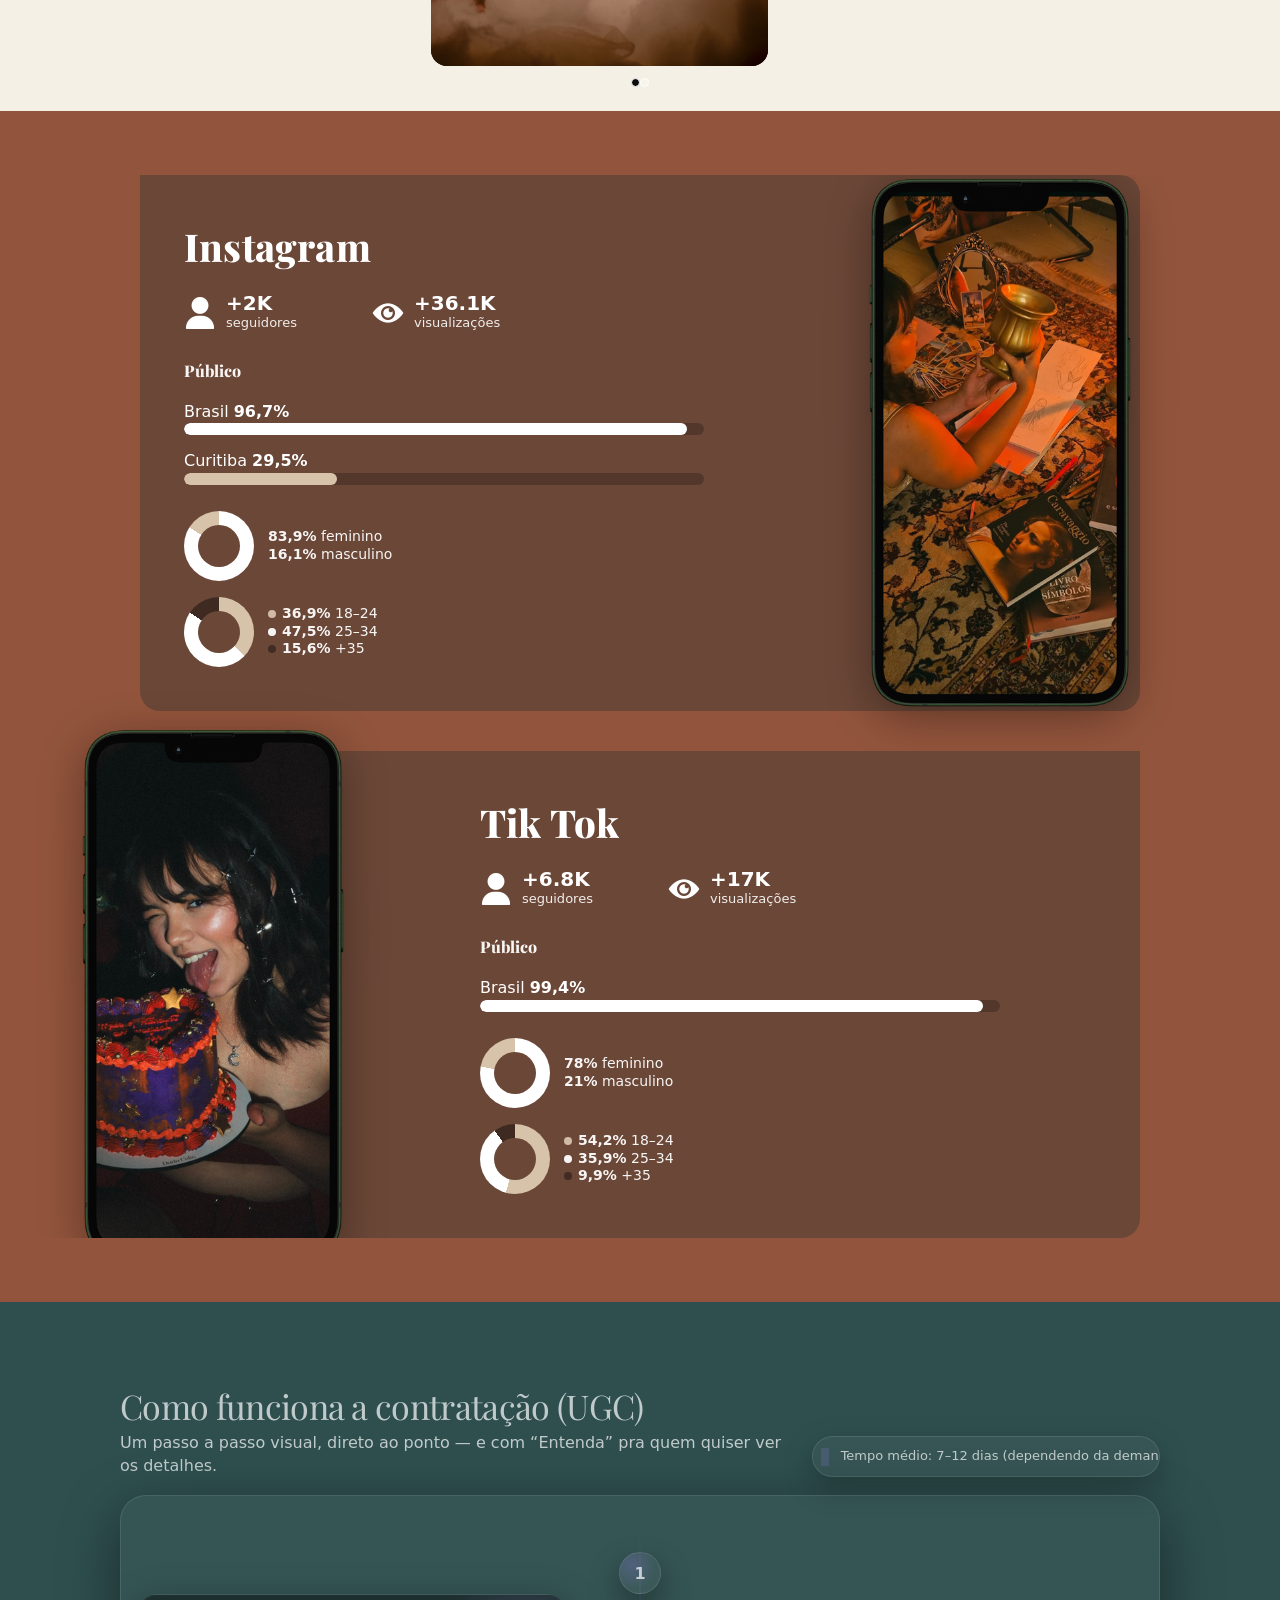
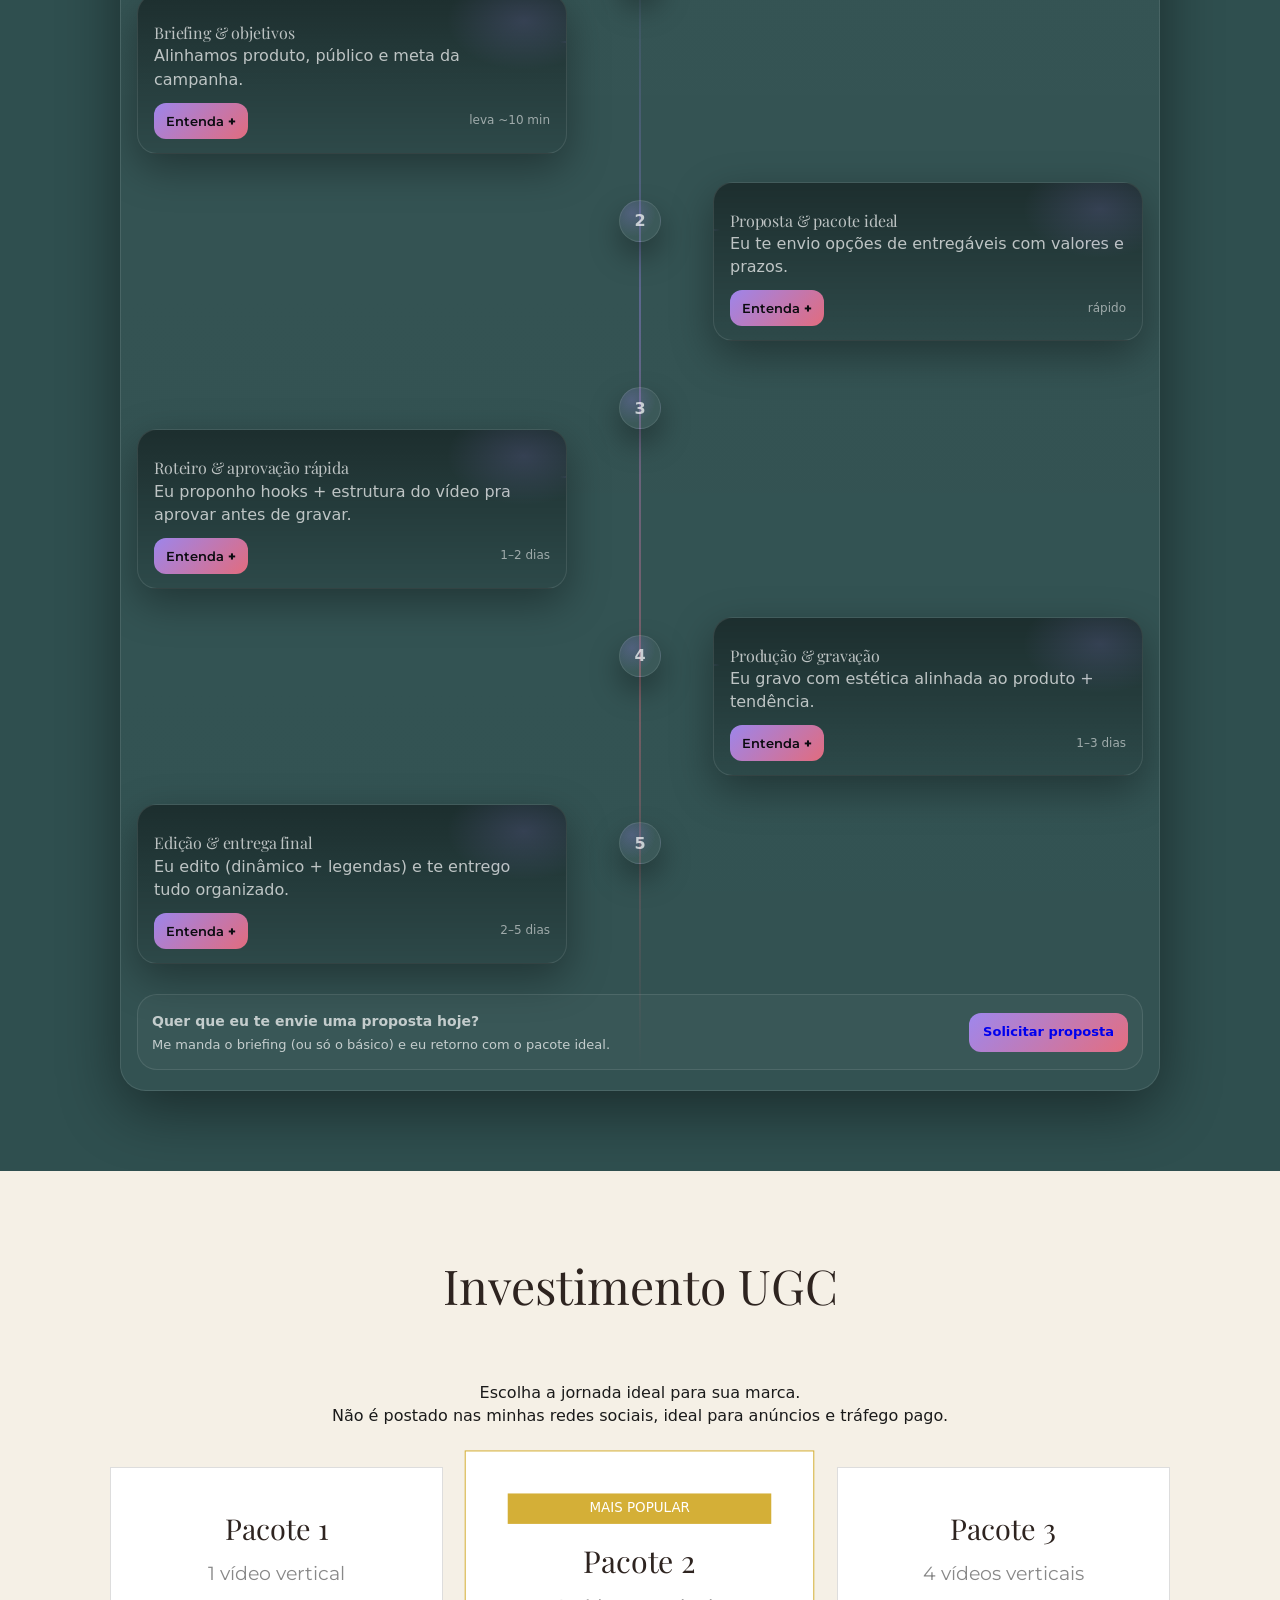
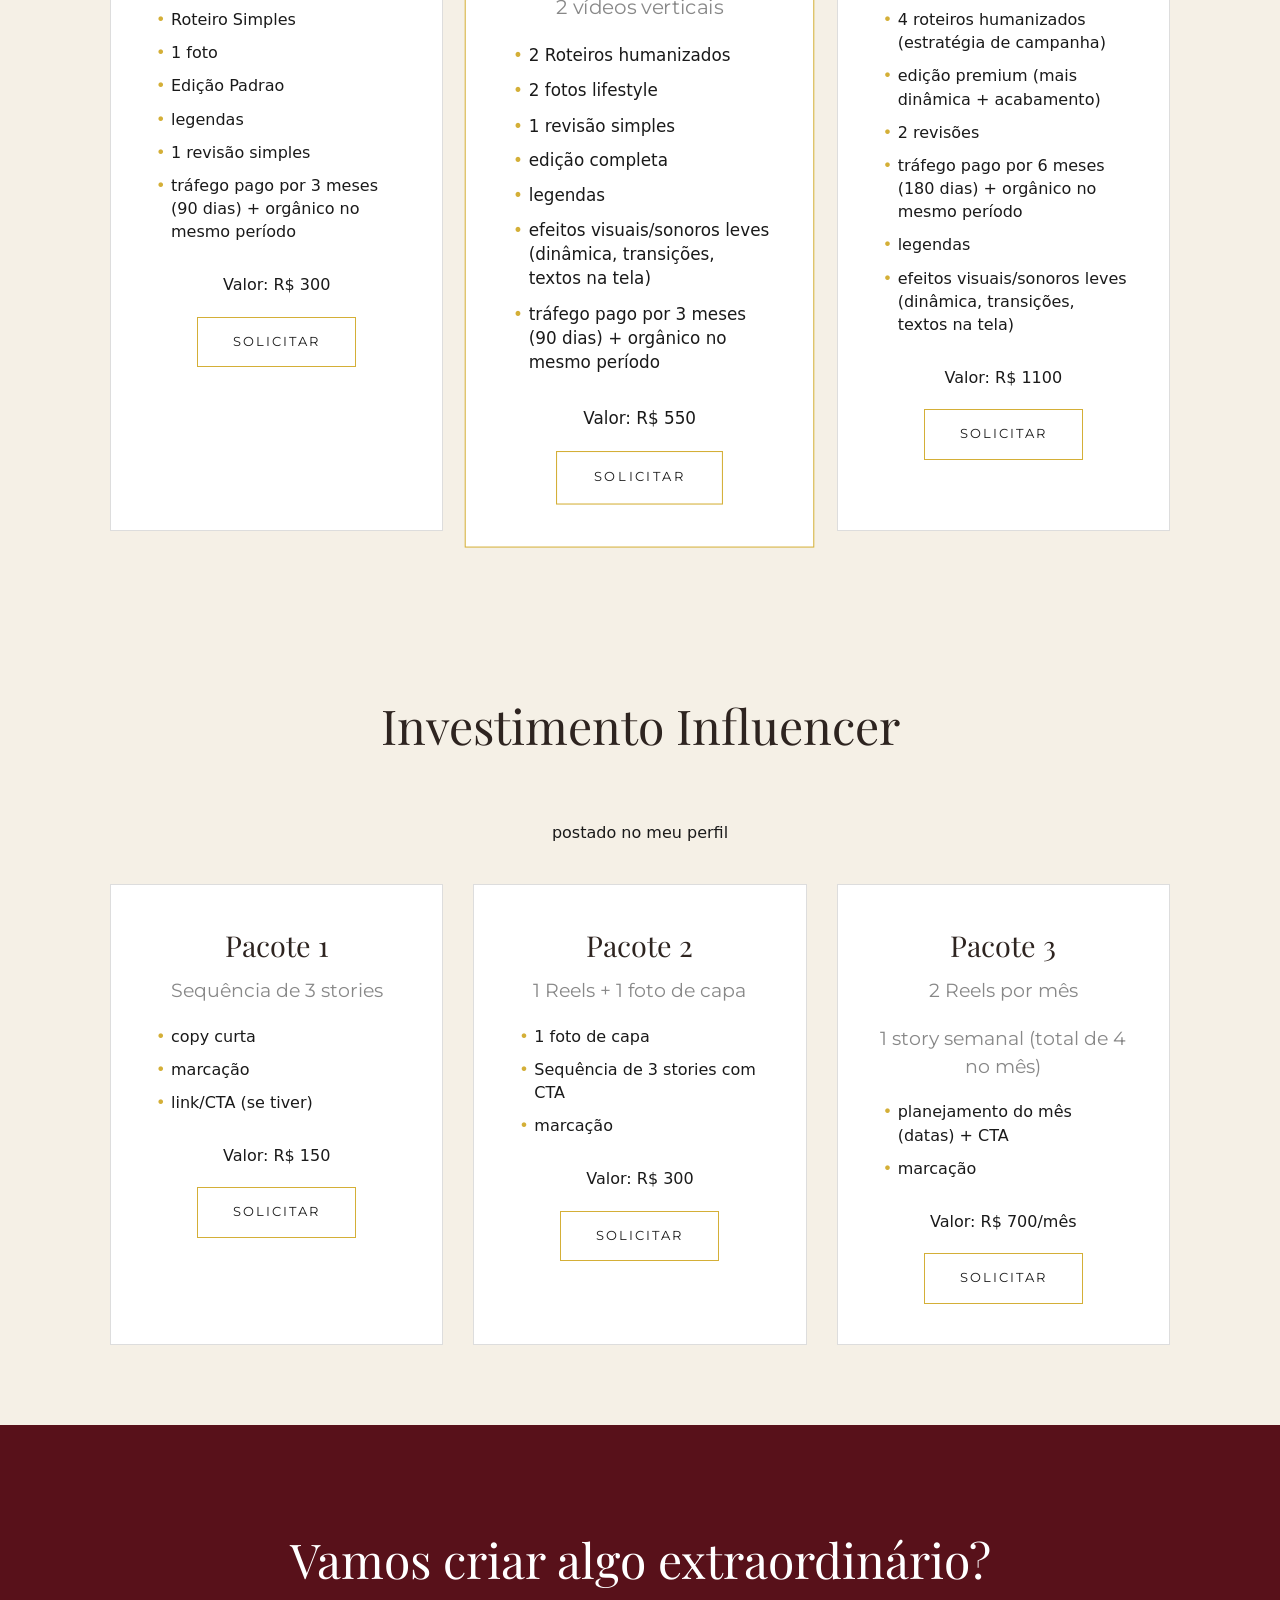
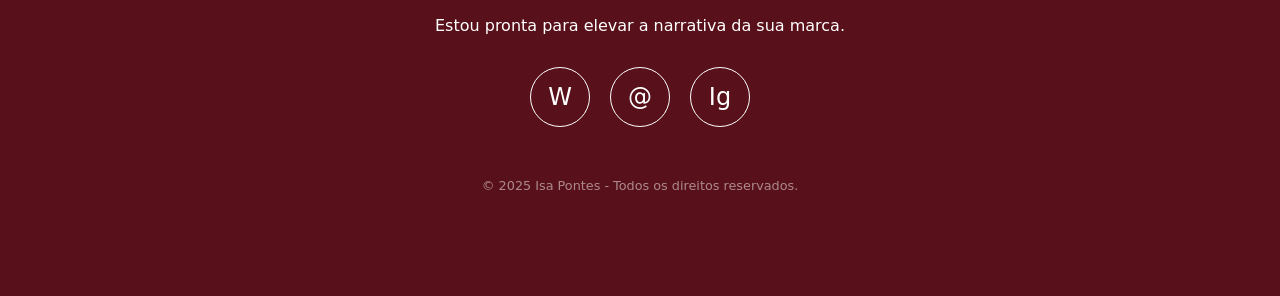
==== commit 948c87bc: "refactor: videos agora no cloudflare r2 pq esse n tem egress" ====
--- a/index.html
+++ b/index.html
@@ -839,10 +839,6 @@
 		</section>
 
 		<script type="module" src="index.js"></script>
-<<<<<<< HEAD
 		<script type="module" src="videos.js"></script>
-=======
-		<script type="module" src="./videos.js"></script>
->>>>>>> videosgrid_sm
 	</body>
 </html>
--- a/style2.css
+++ b/style2.css
@@ -79,6 +79,10 @@
 	max-width: 1100px;
 	margin: 0 auto;
 	padding: 0 20px;
+}
+.container h2 {
+	max-width: 100%;
+	overflow-wrap: break-word;
 }
 .text-center {
 	text-align: center;
@@ -656,6 +660,10 @@
 /* (mantive o comportamento original: força textos pretos no bloco) */
 .passo-a-passo :where(p, button, div, span, li) {
 	color: var(--muted);
+	max-width: 100%;
+}
+.passo-a-passo .pill {
+	overflow: hidden;
 }
 
 .passo-a-passo .wrap {
@@ -1017,8 +1025,8 @@
 		text-align: center;
 	}
 	.bio-img img {
-		max-width: 300px;
 		display: inline-block;
+		width: auto;
 	}
 	.section-title {
 		font-size: 2rem;
@@ -1636,6 +1644,7 @@
 	justify-content: center;
 	align-items: center;
 	font-size: larger;
+	padding-bottom: 3%;
 }
 .videos-section {
 	padding: 80px 0 0 0;
@@ -1669,7 +1678,6 @@
 	width: 35%;
 	right: 0;
 }
-<<<<<<< HEAD
 
 @media (min-width: 640px) {
 	.carousel-slide img {
@@ -1692,5 +1700,3 @@
 	gap: 18px;
 	color: var(--color-text-dark);
 }
-=======
->>>>>>> videosgrid_sm
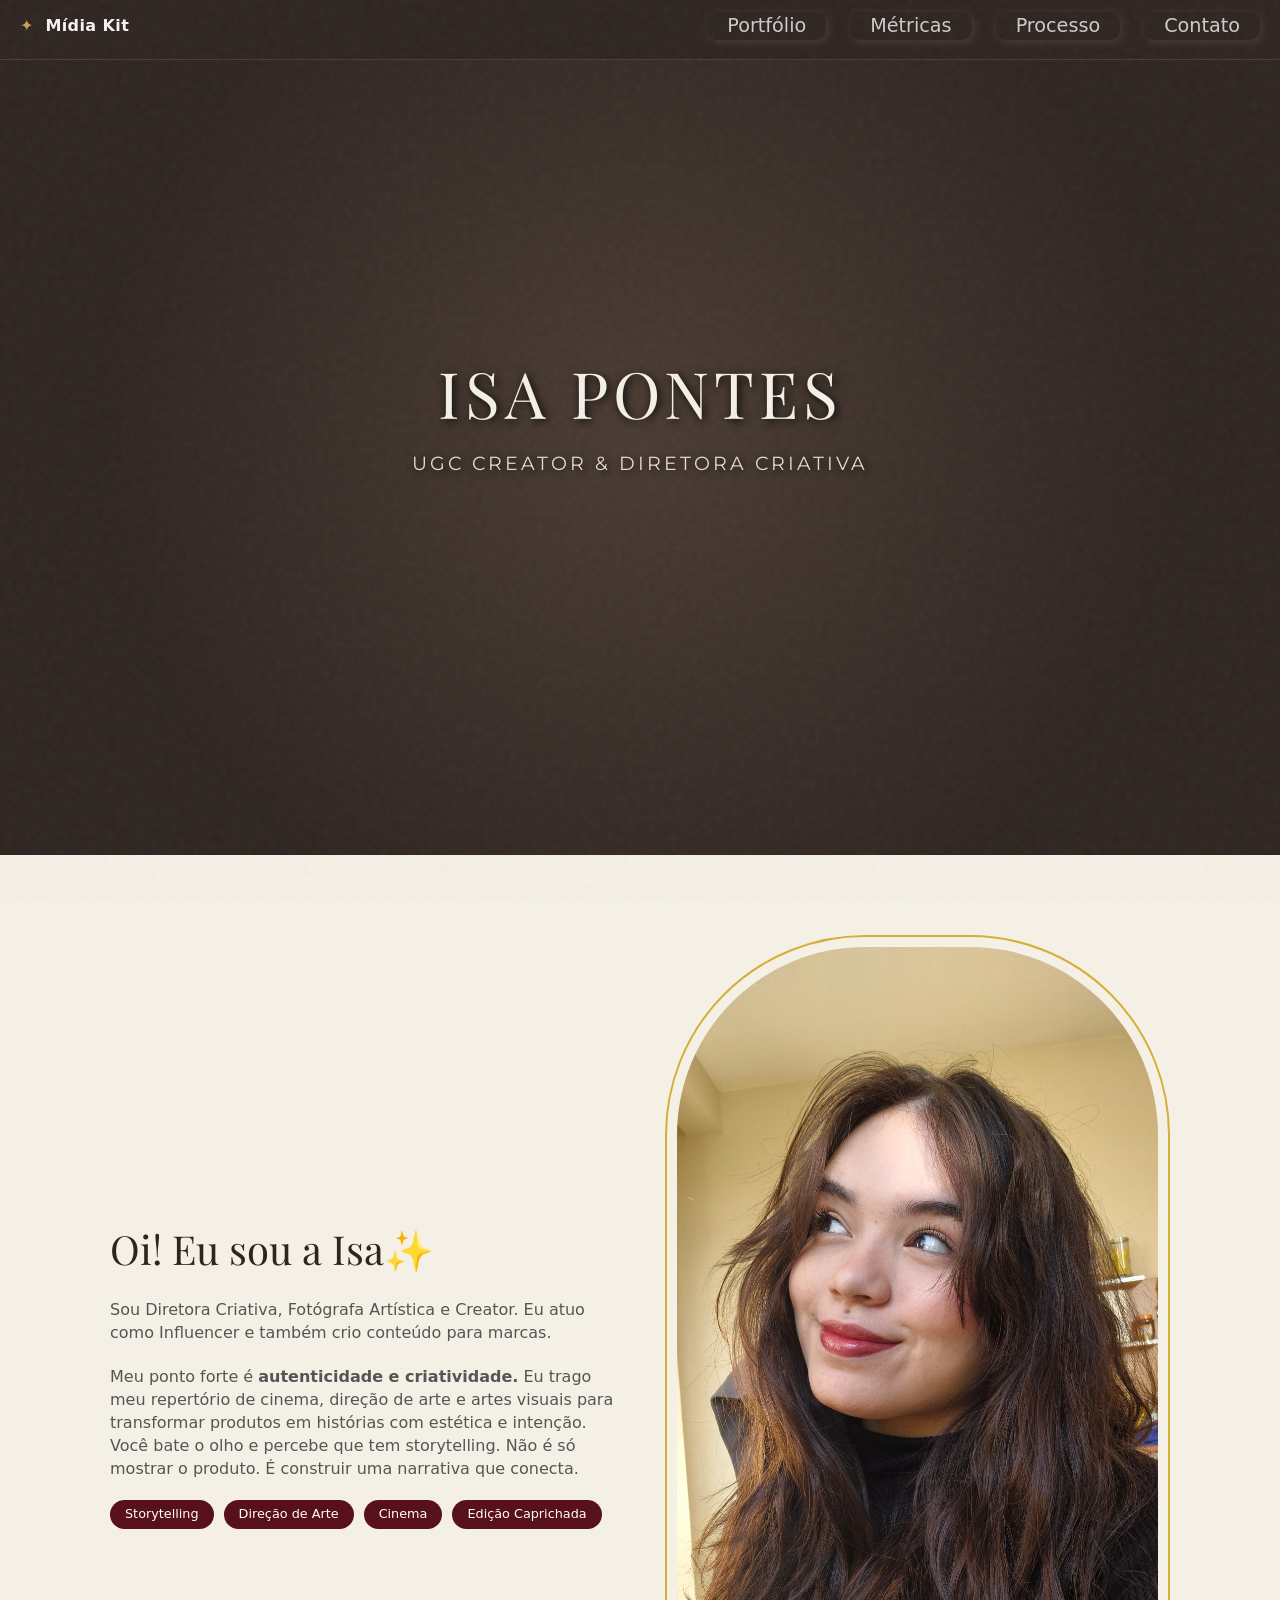
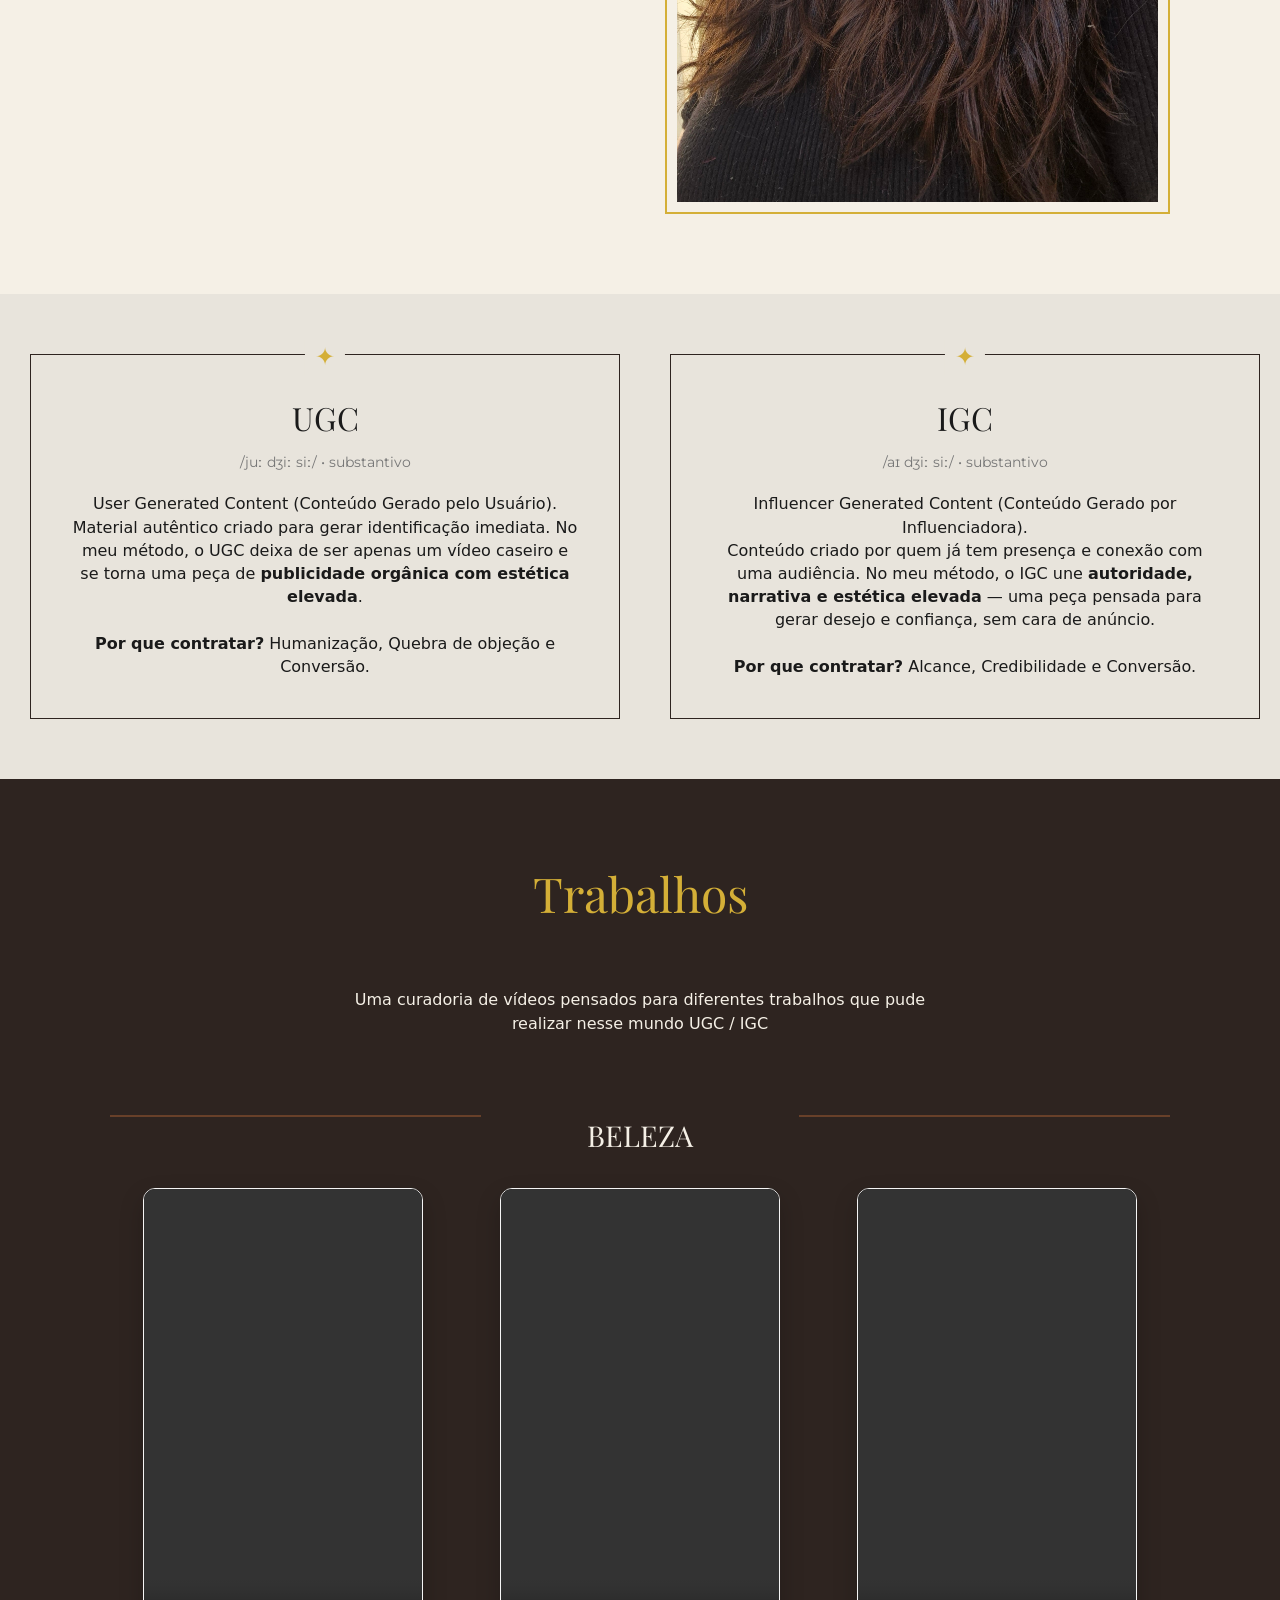
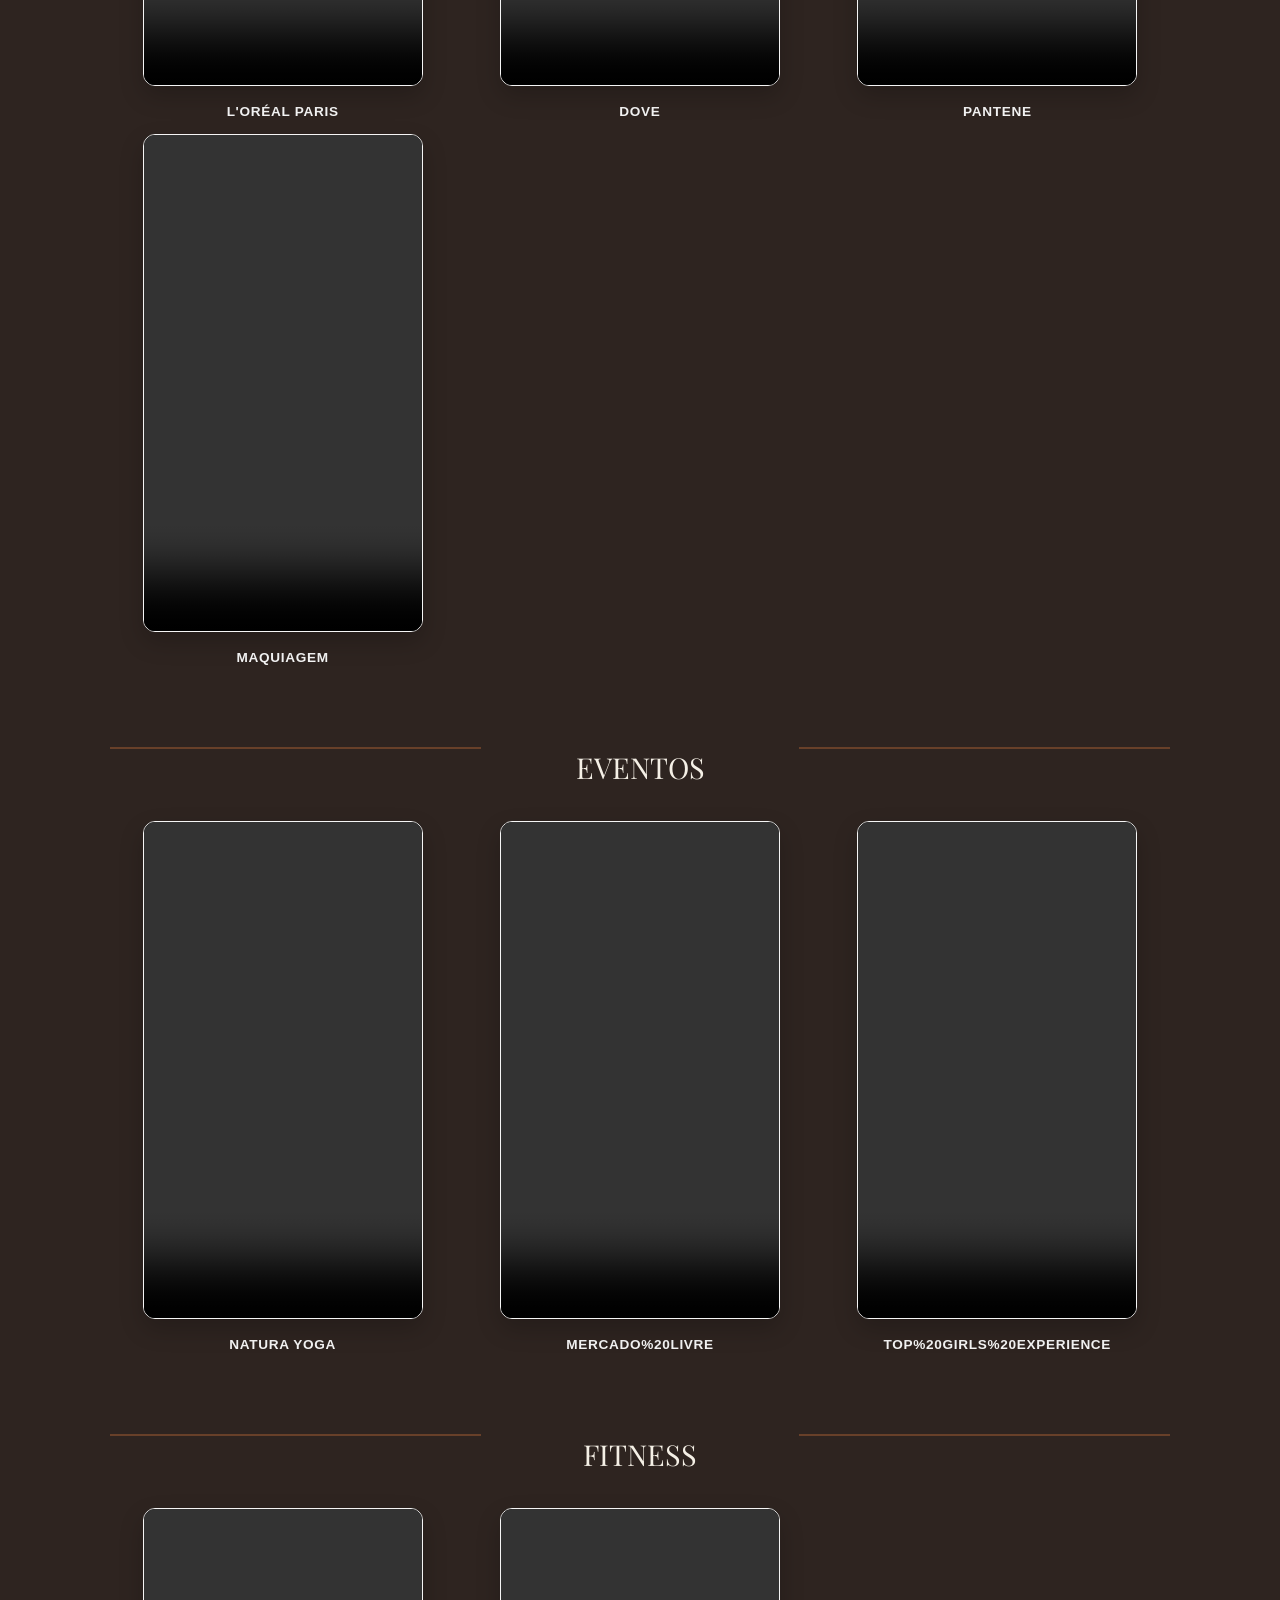
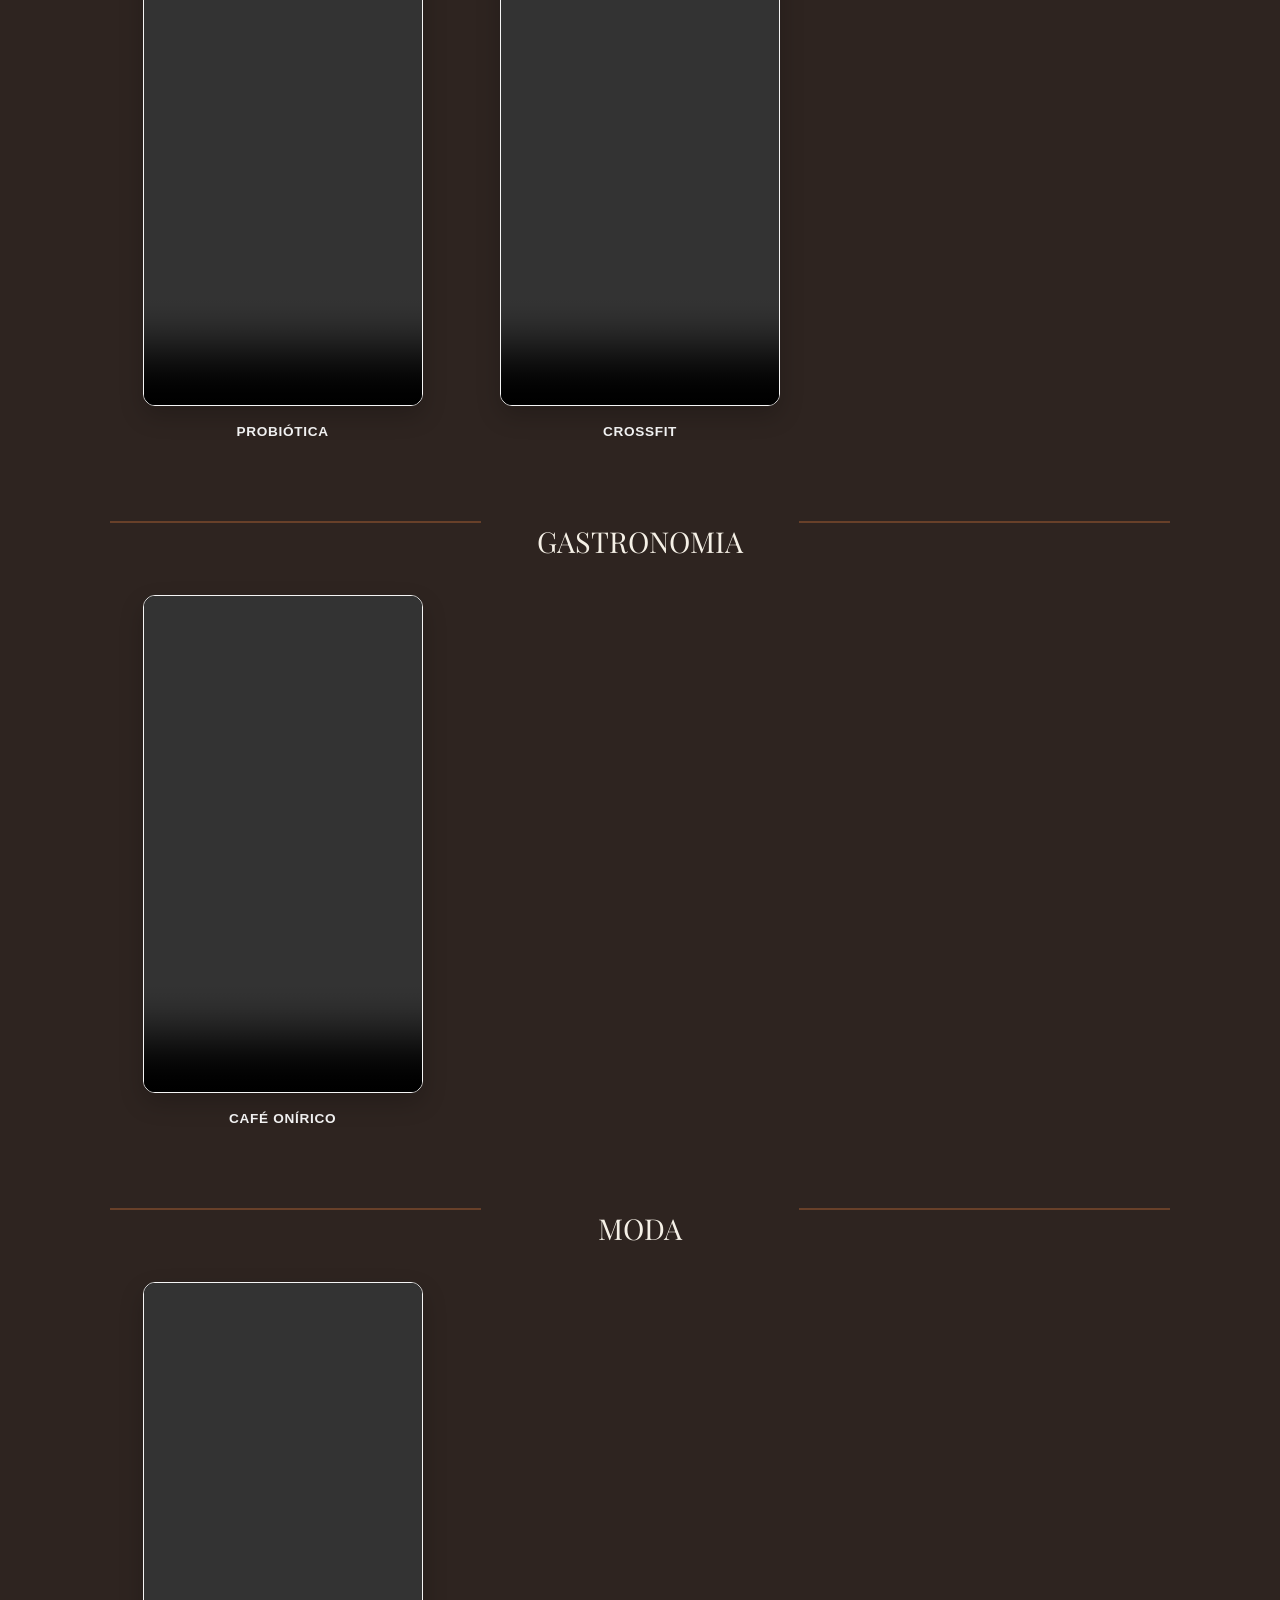
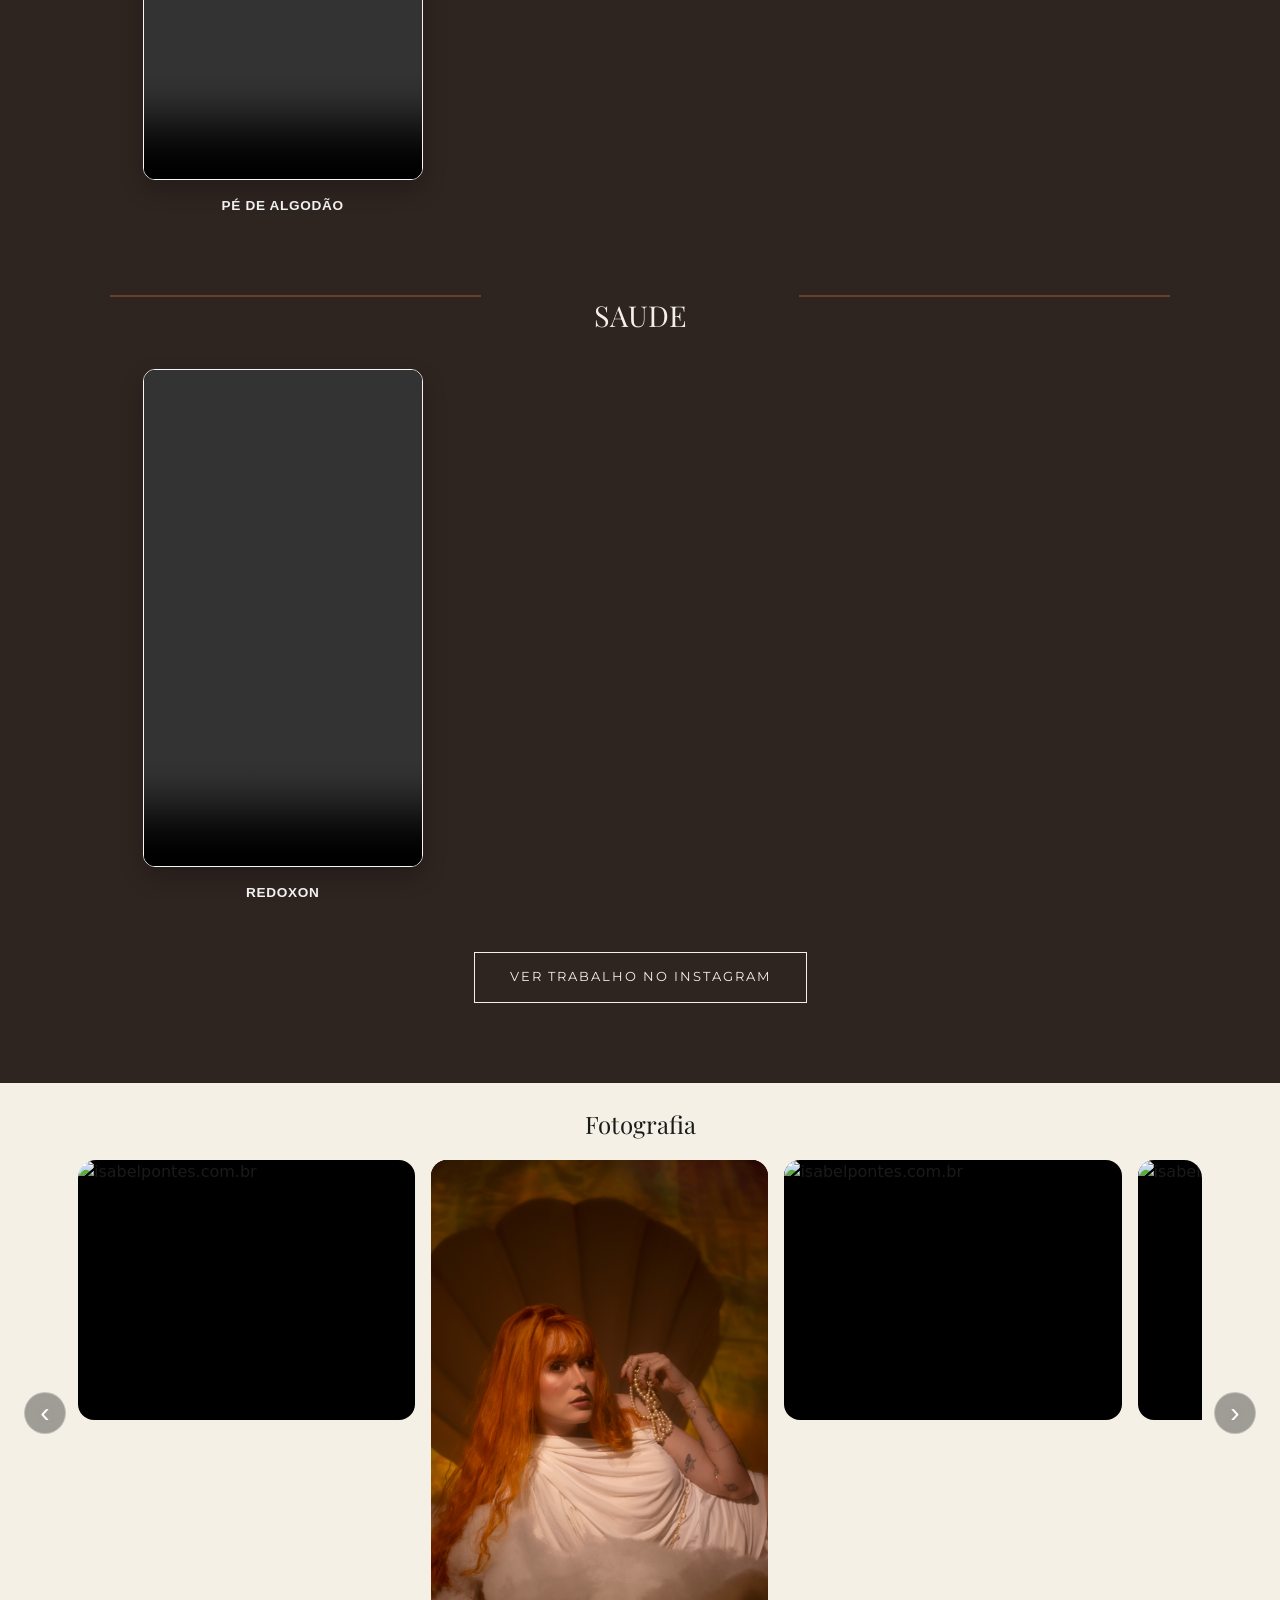
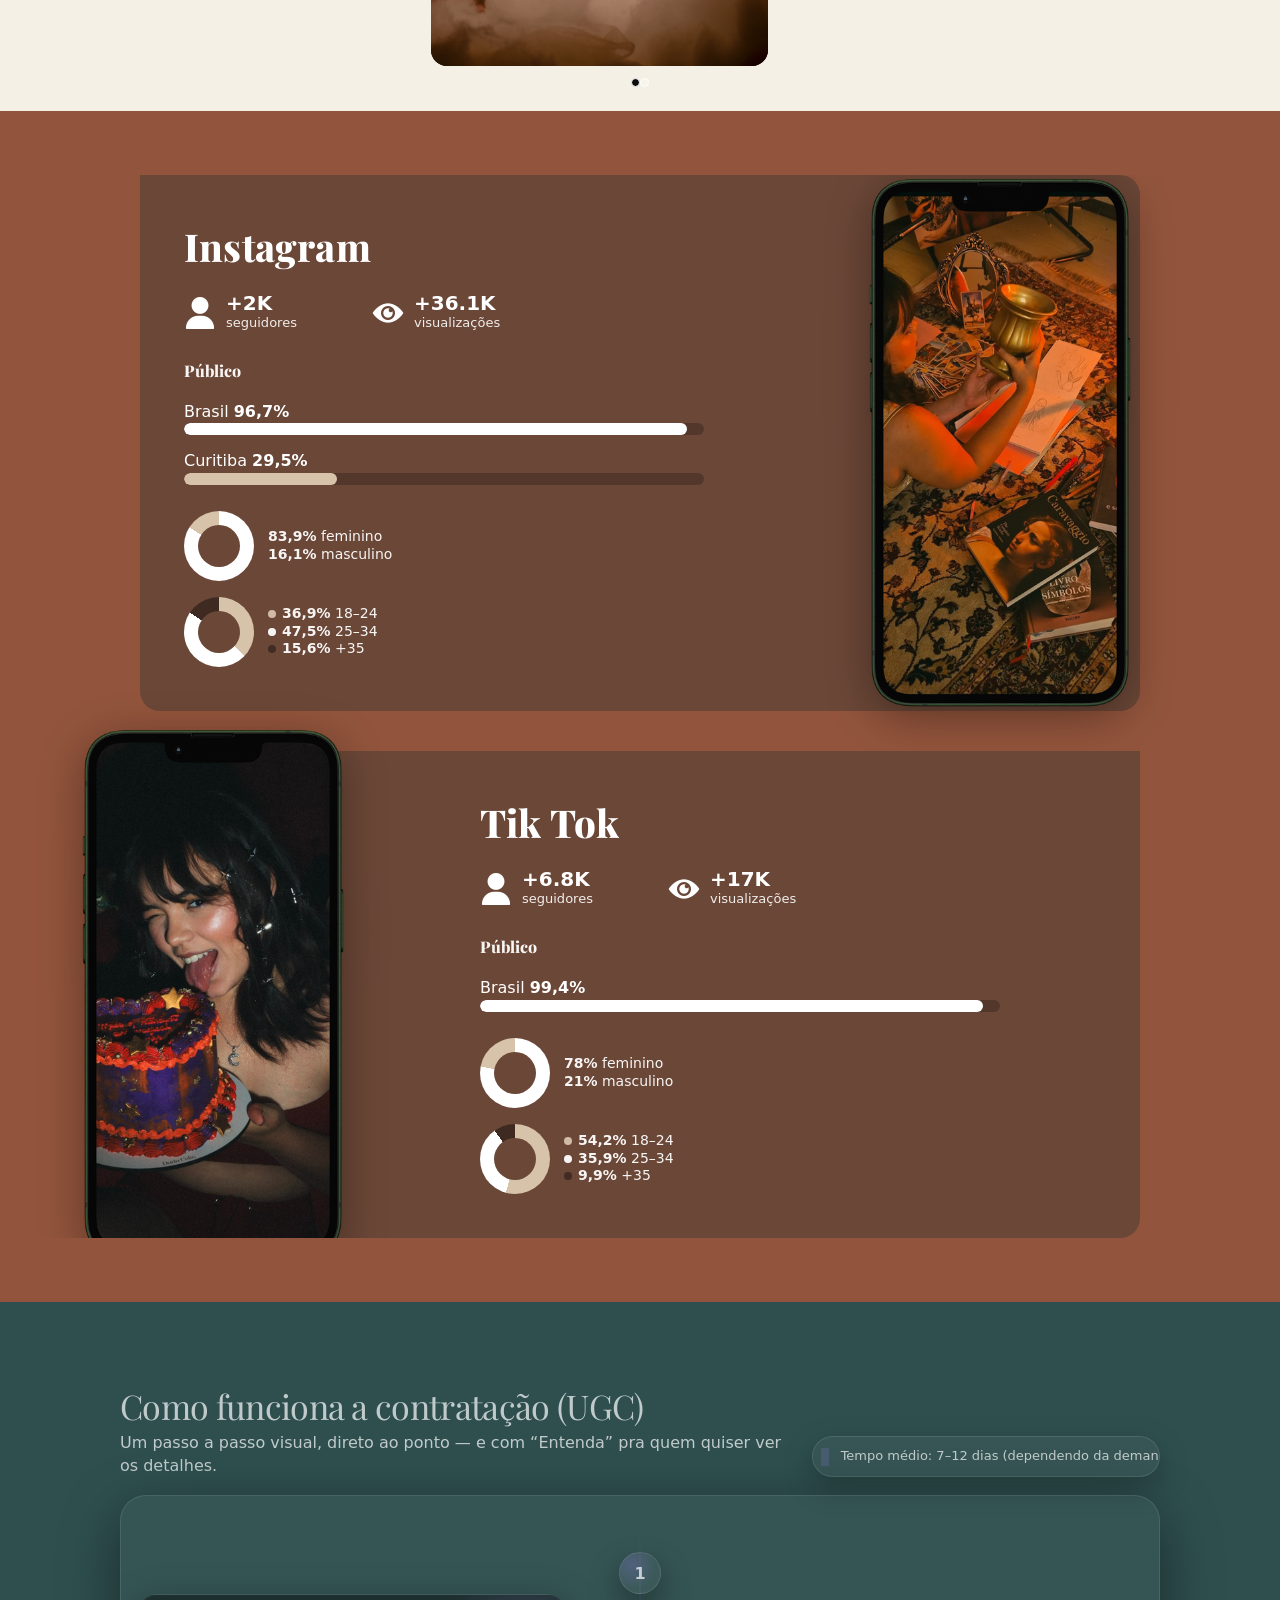
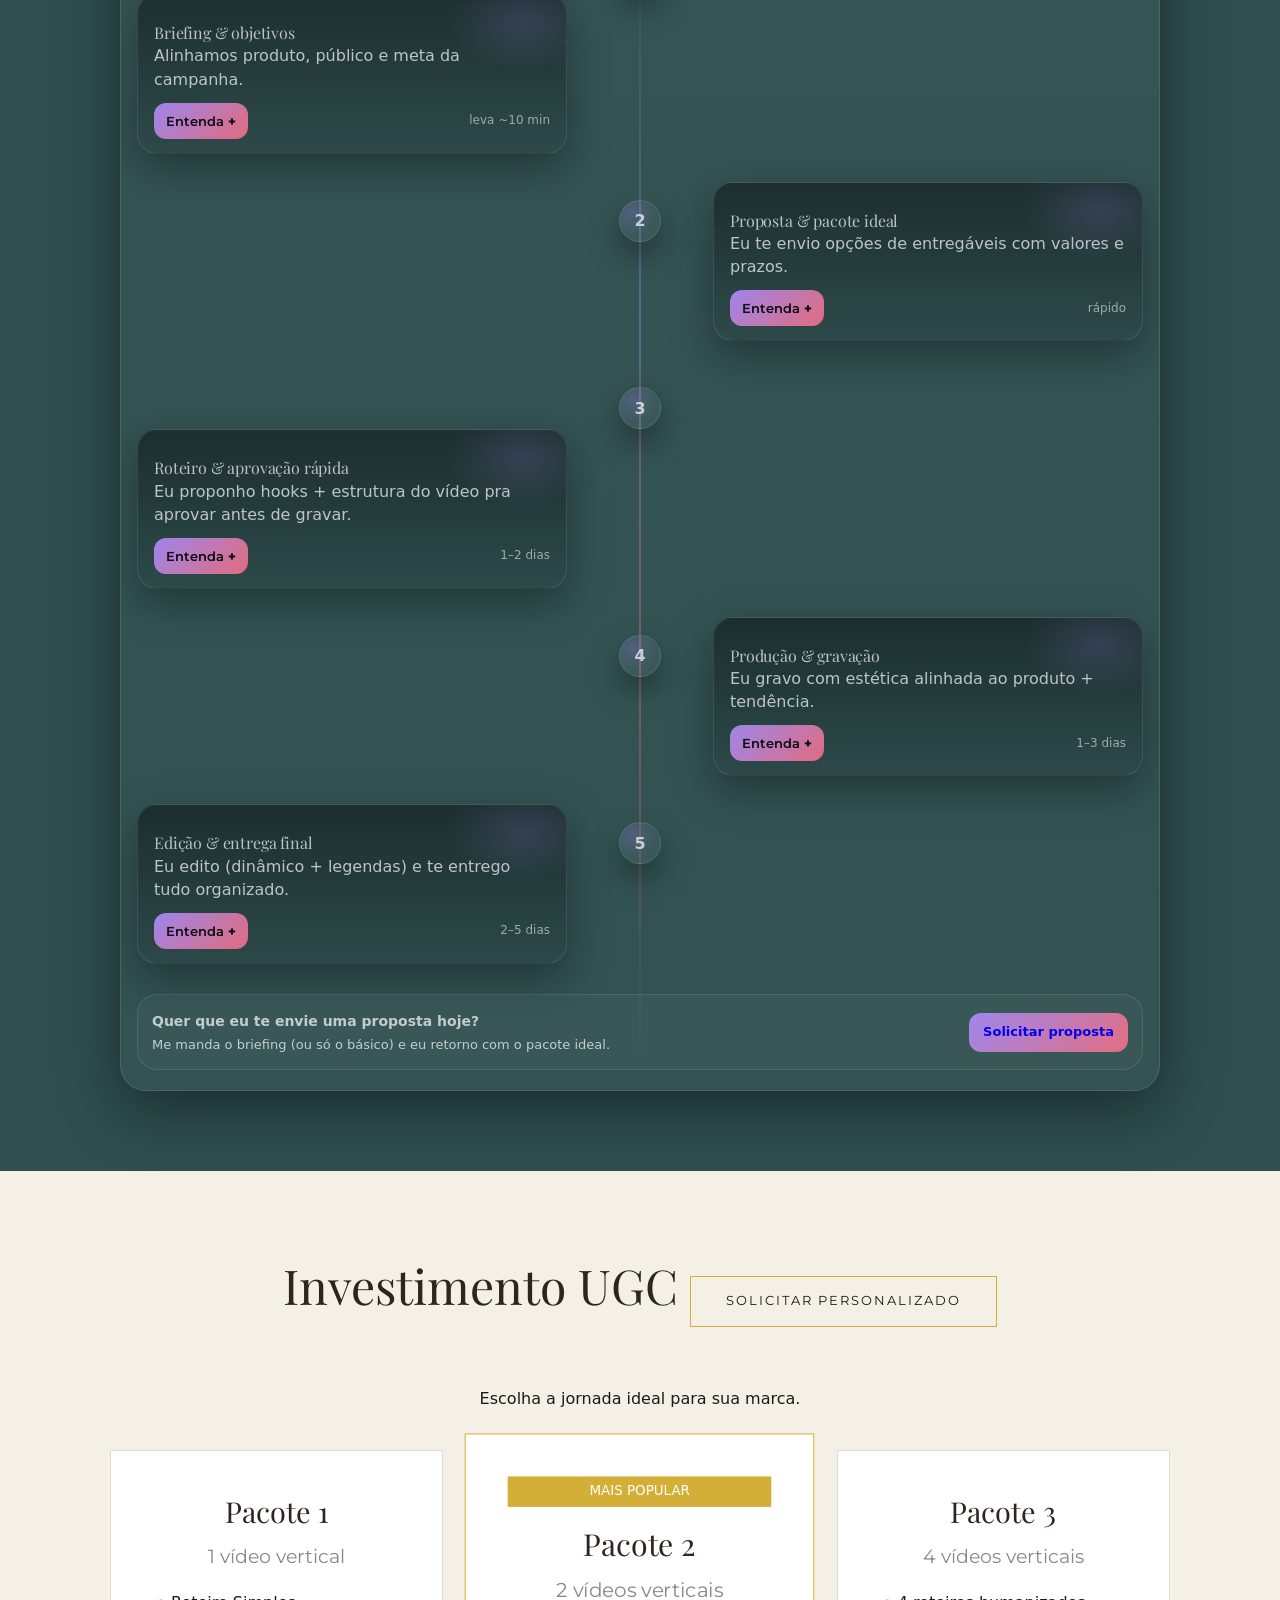
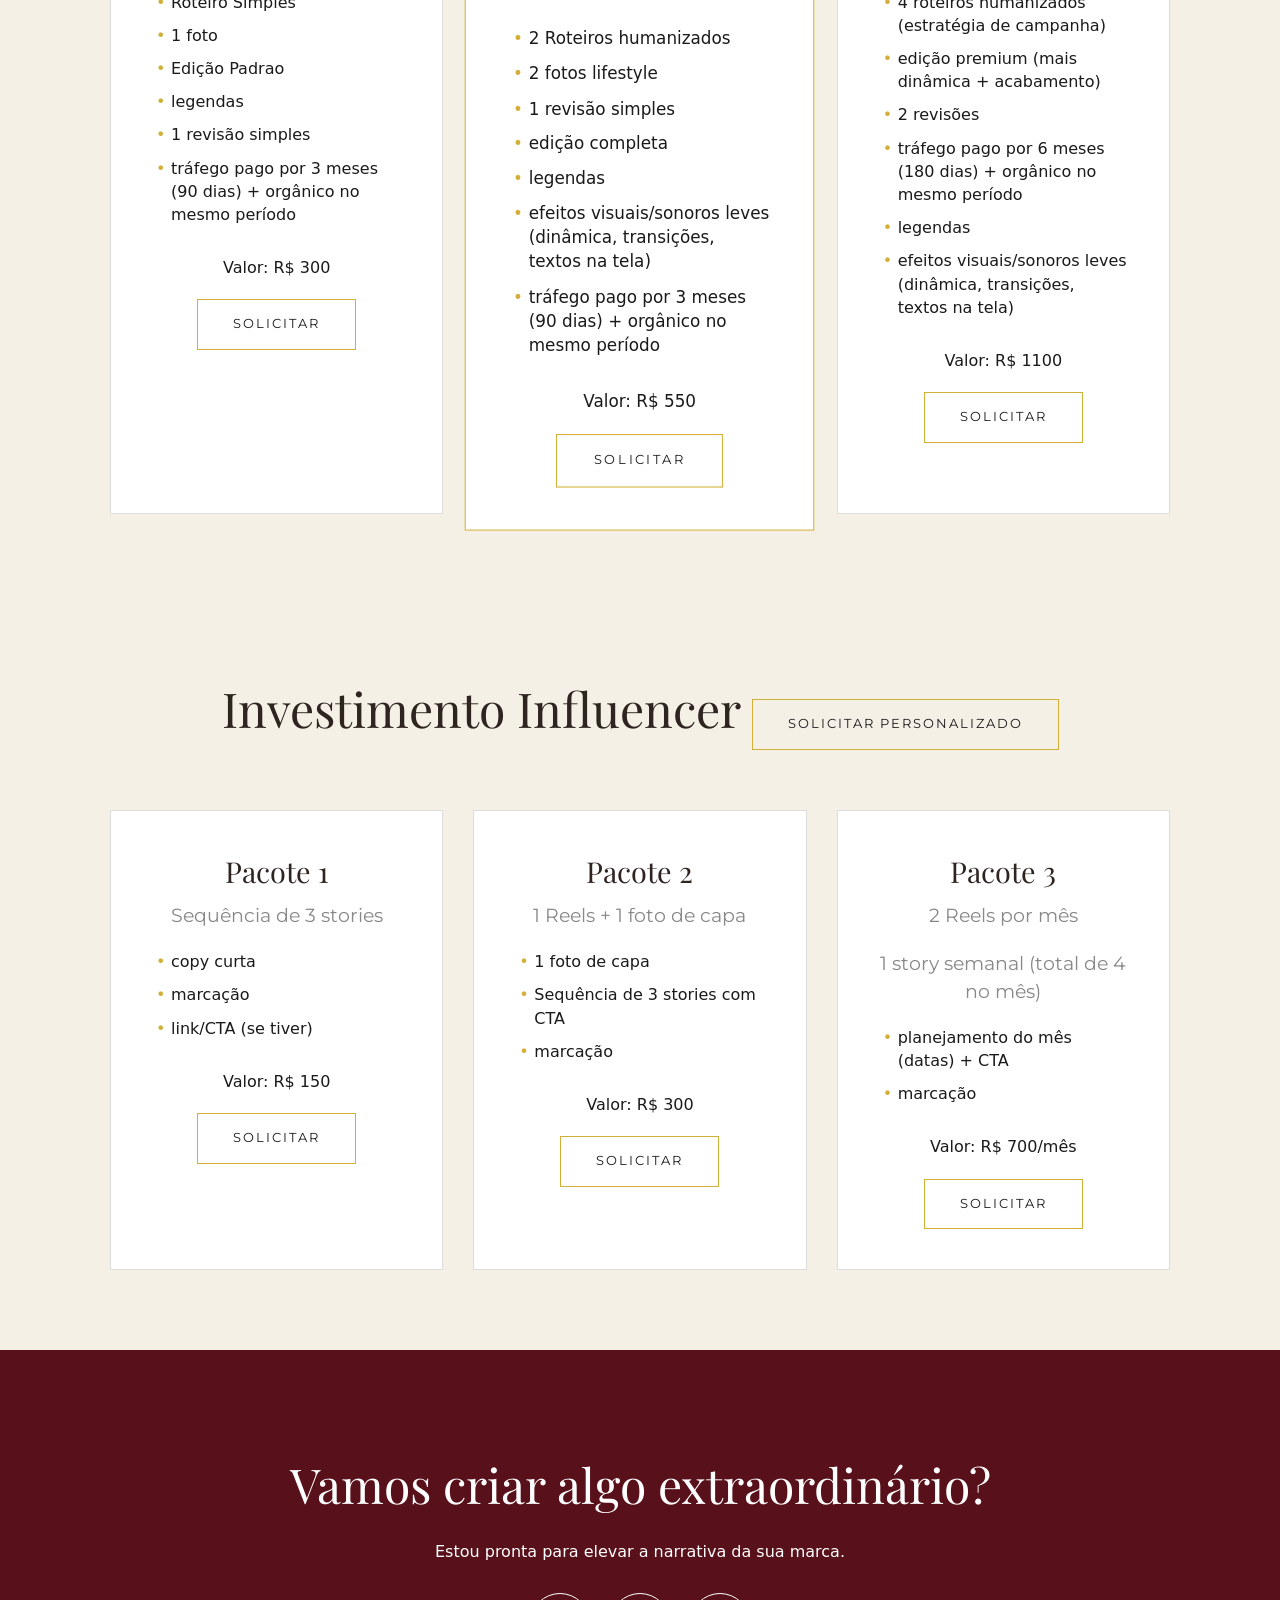
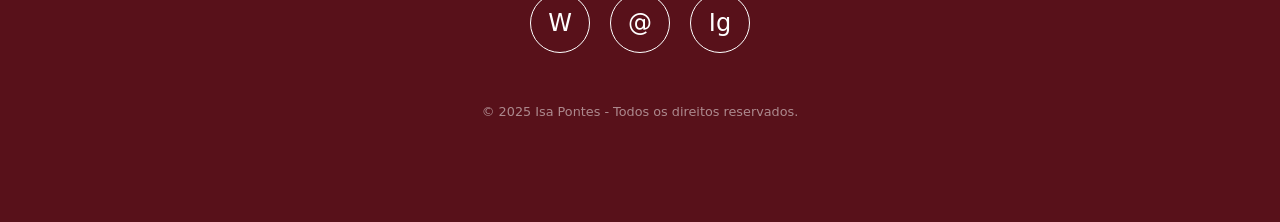
==== commit 6055a41a: "mudando a msg dos pacotes" ====
--- a/index.html
+++ b/index.html
@@ -658,12 +658,12 @@
 			<div class="container">
 				<h2 class="section-title" style="color: var(--color-bg-dark)">
 					Investimento UGC
+					<a href="#" class="btn js-wpp" data-wpp="Pacote personalizado UGC"
+						>Solicitar personalizado</a
+					>
 				</h2>
 				<p class="text-center">Escolha a jornada ideal para sua marca.</p>
-				<p class="text-center">
-					Não é postado nas minhas redes sociais, ideal para anúncios e tráfego
-					pago.
-				</p>
+
 
 				<div class="packages-grid">
 					<div class="package">
@@ -756,8 +756,13 @@
 			<div class="container">
 				<h2 class="section-title" style="color: var(--color-bg-dark)">
 					Investimento Influencer
+					<a
+						href="#"
+						class="btn js-wpp"
+						data-wpp="Pacote personalizado Influencer"
+						>Solicitar personalizado</a
+					>
 				</h2>
-				<p class="text-center">postado no meu perfil</p>
 
 				<div class="packages-grid">
 					<div class="package">
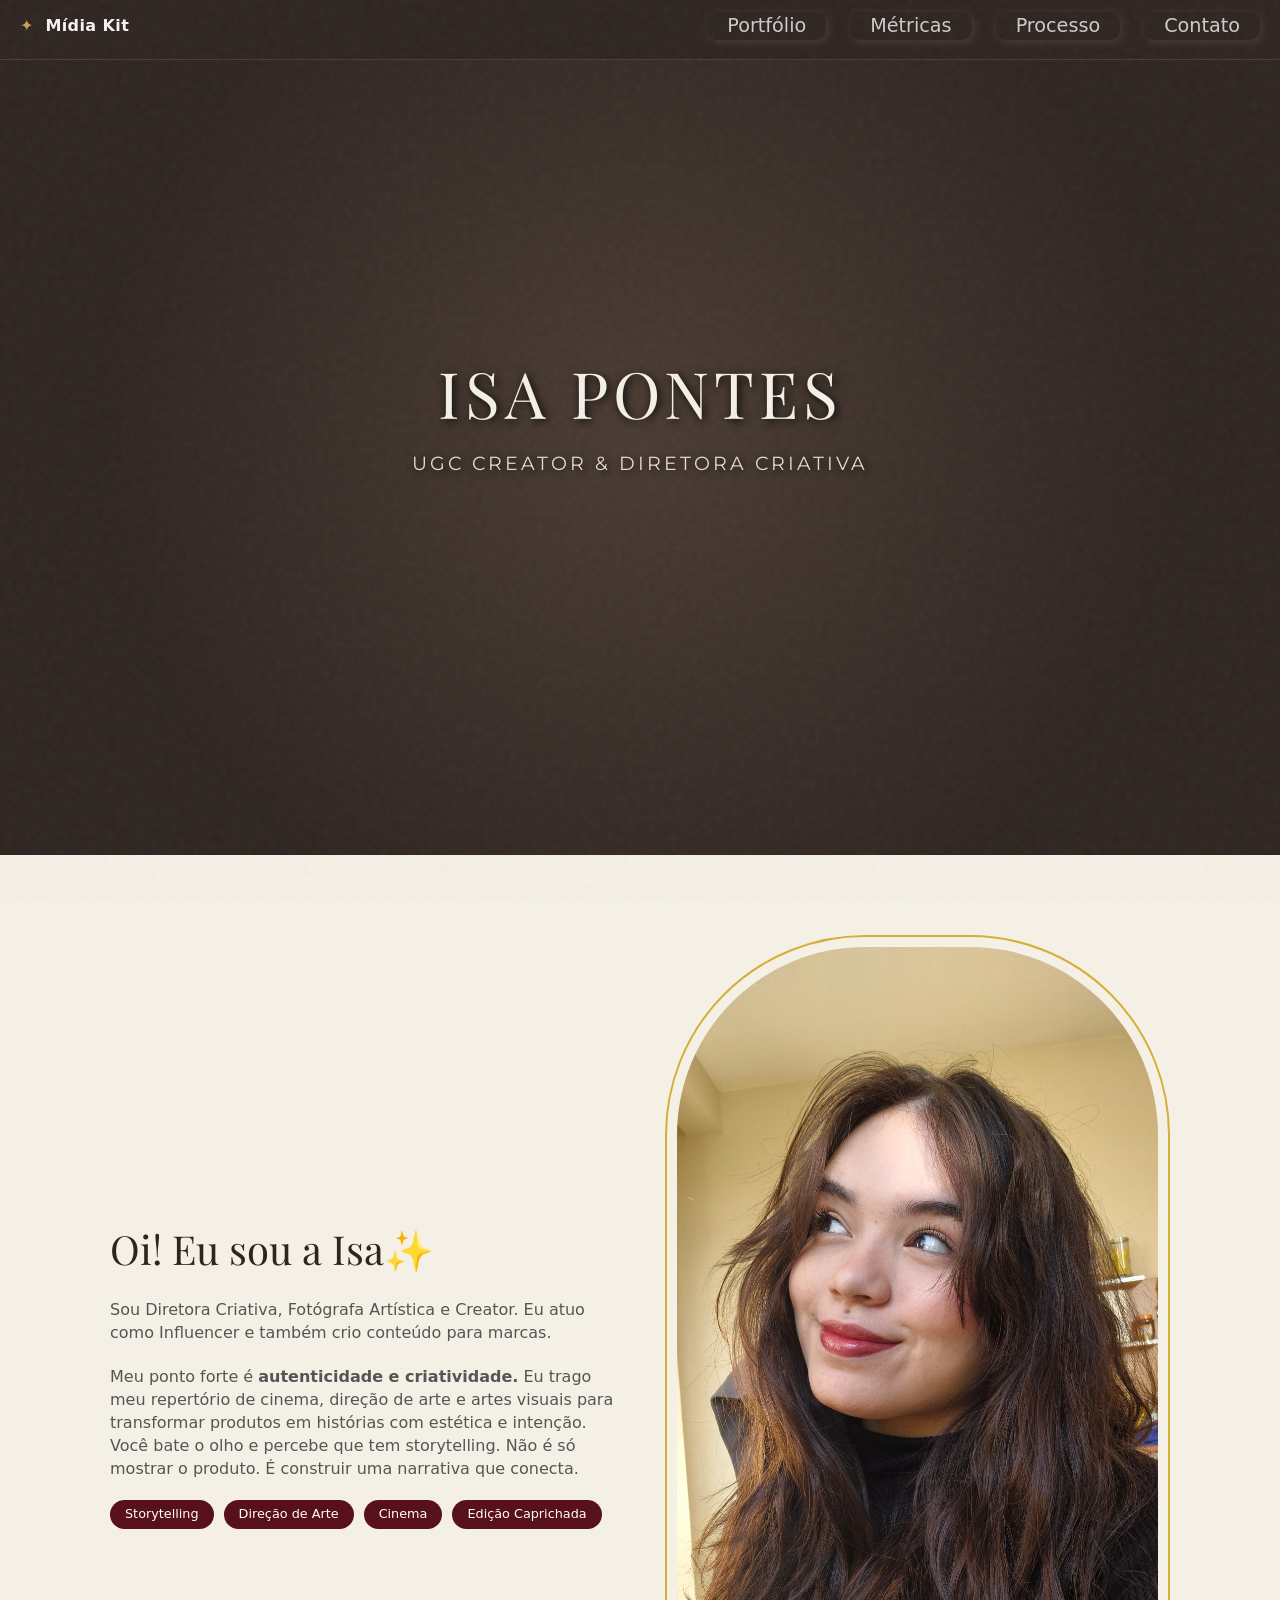
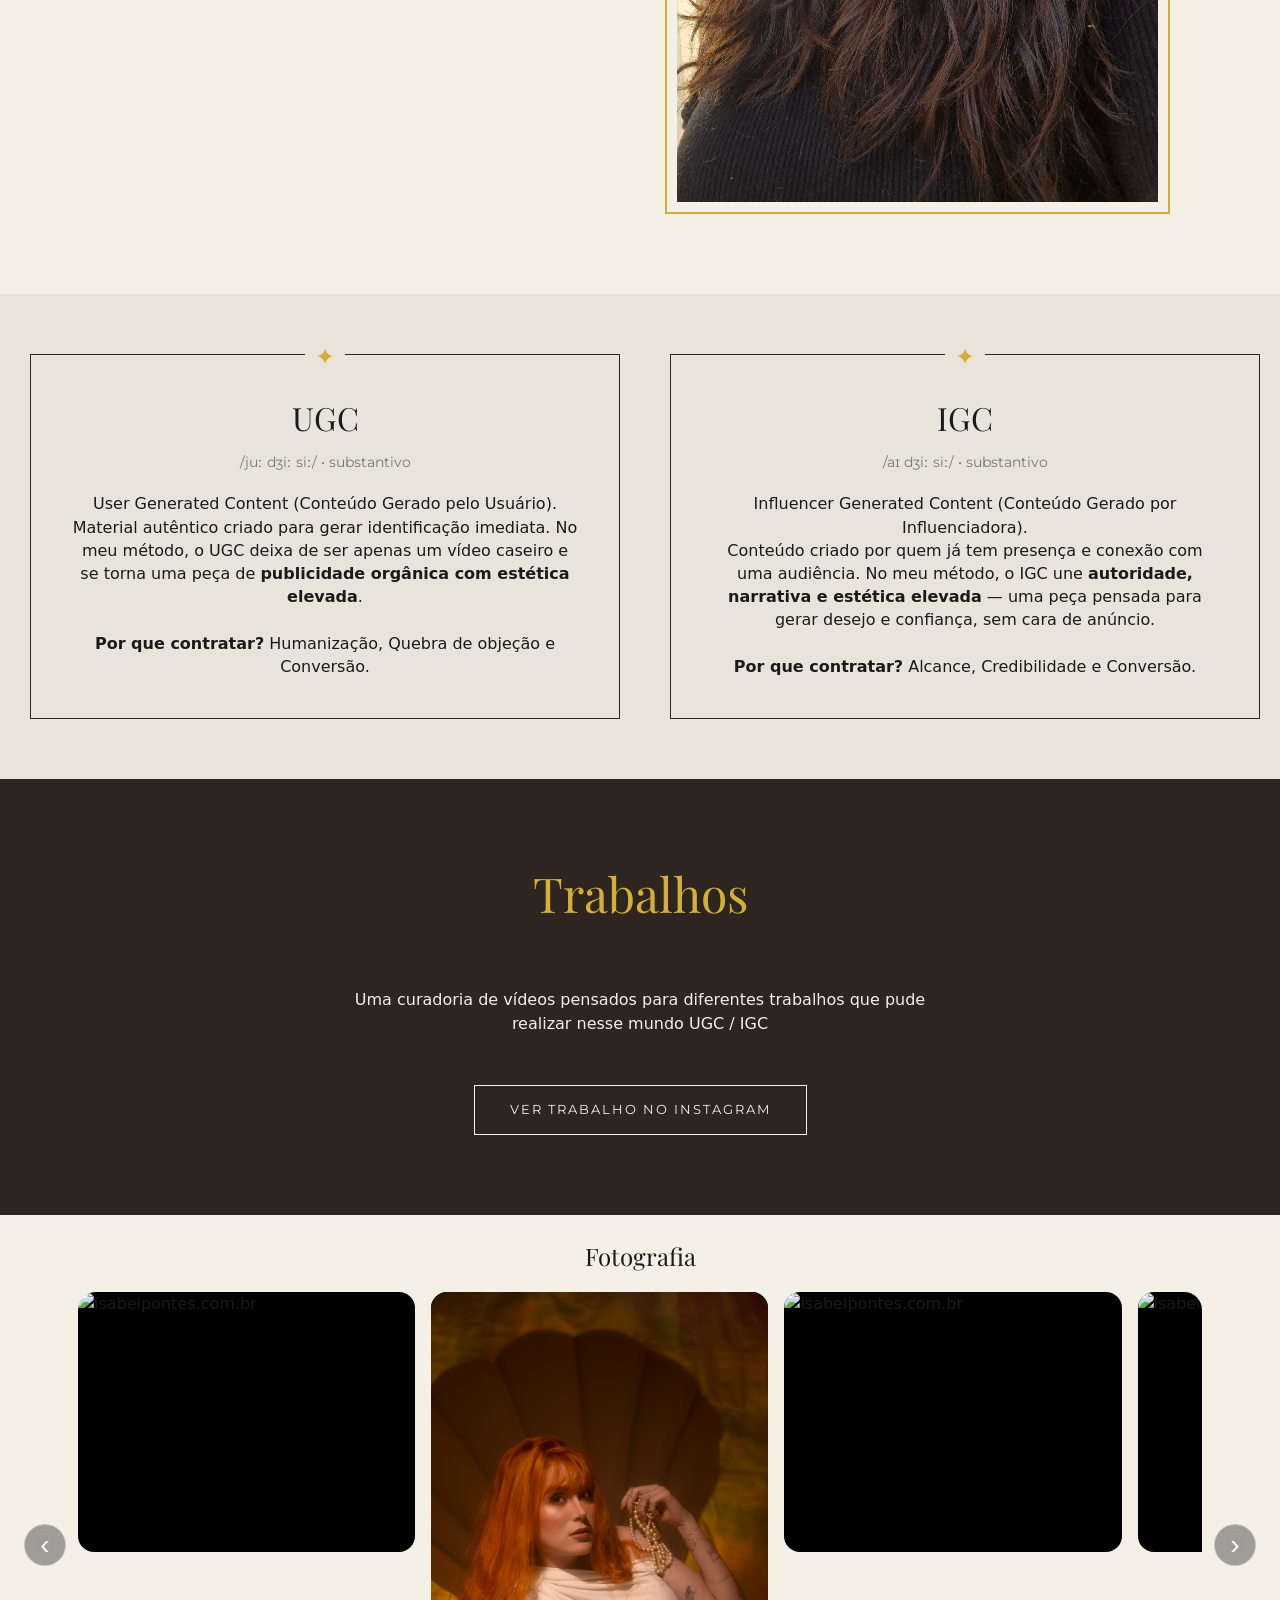
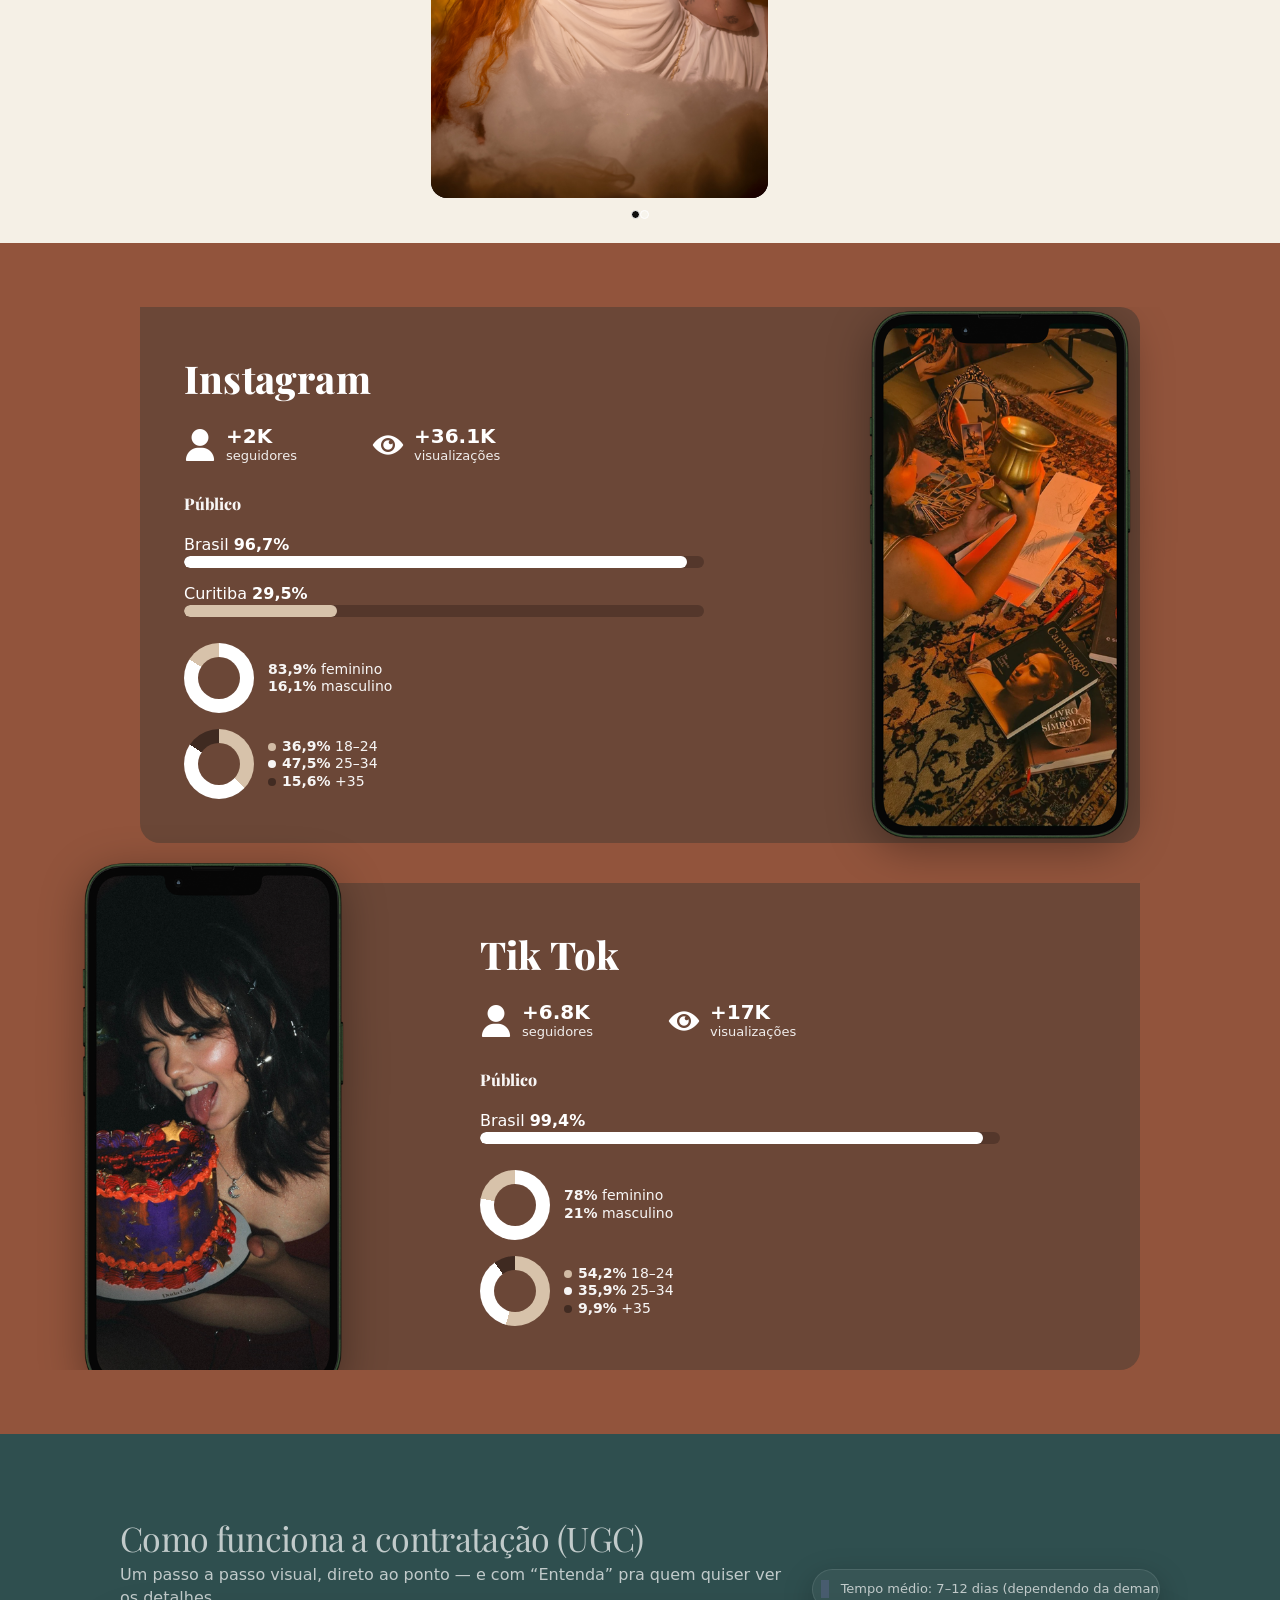
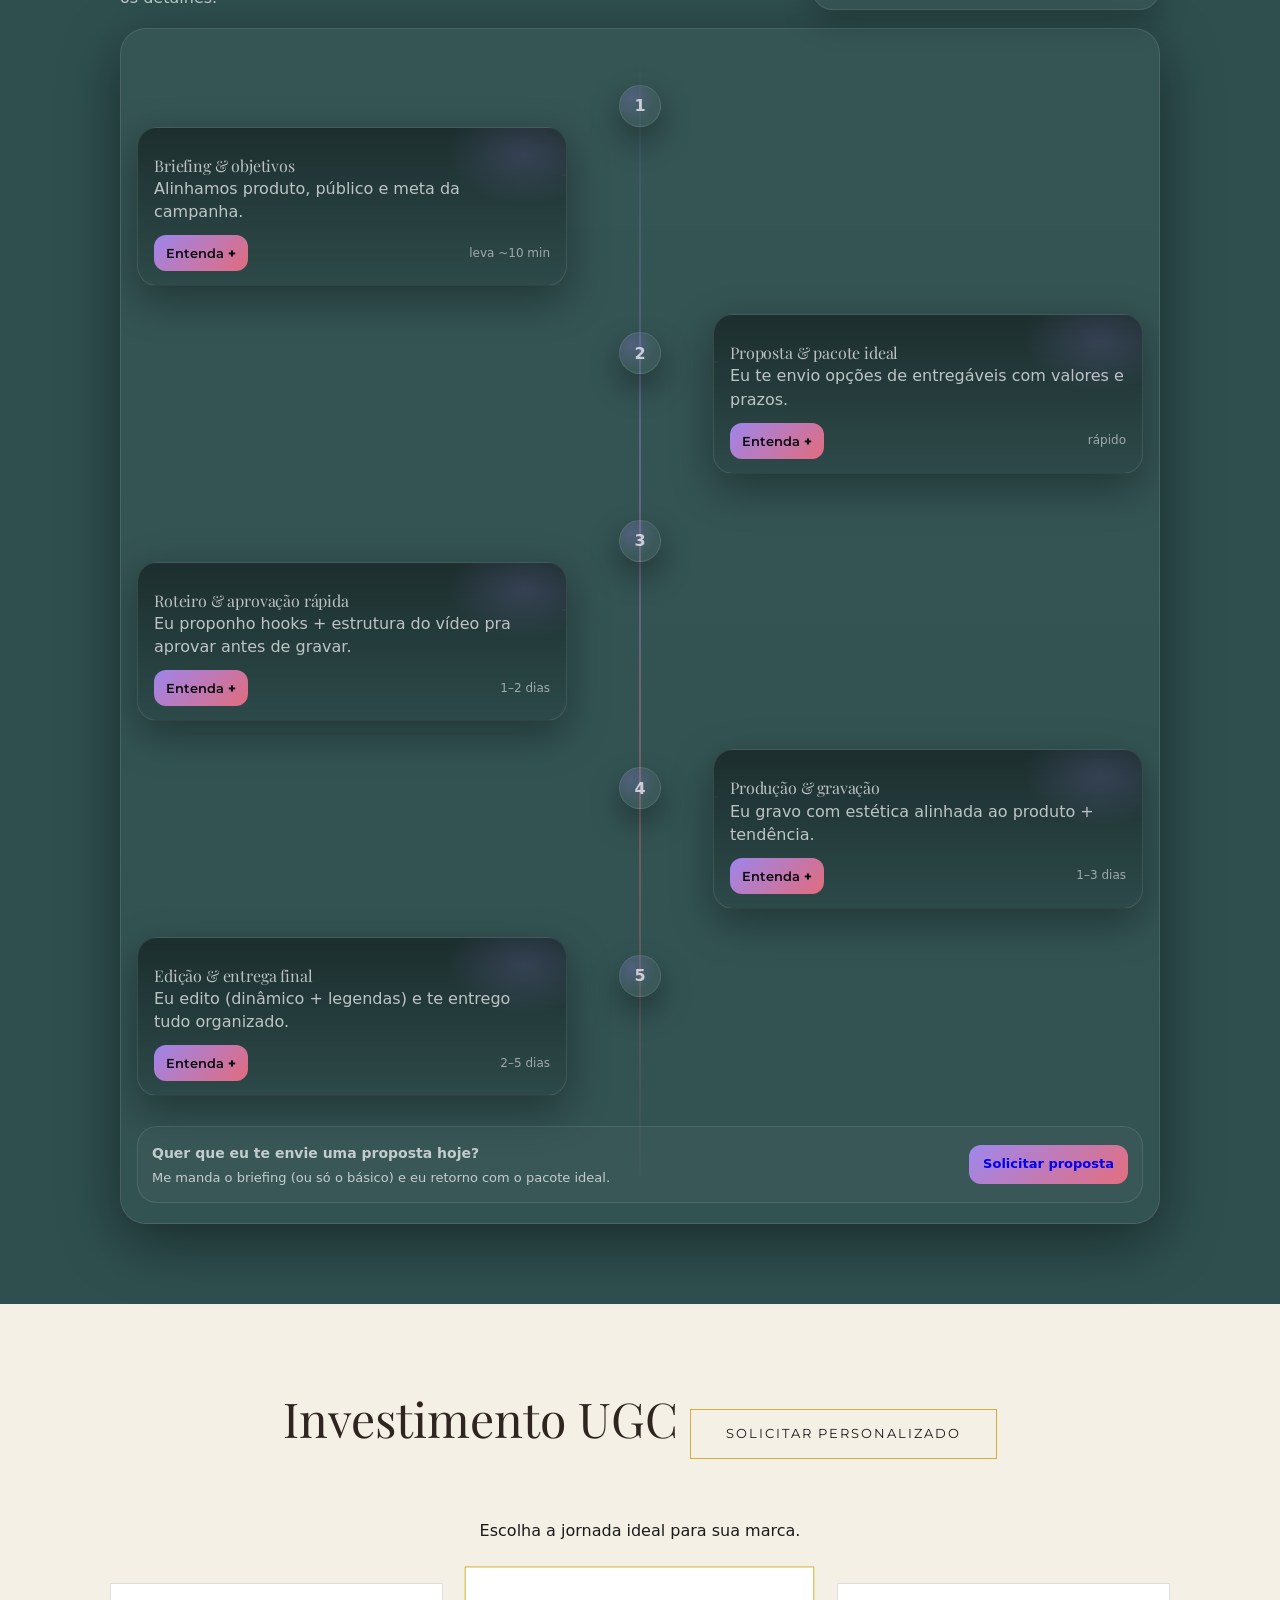
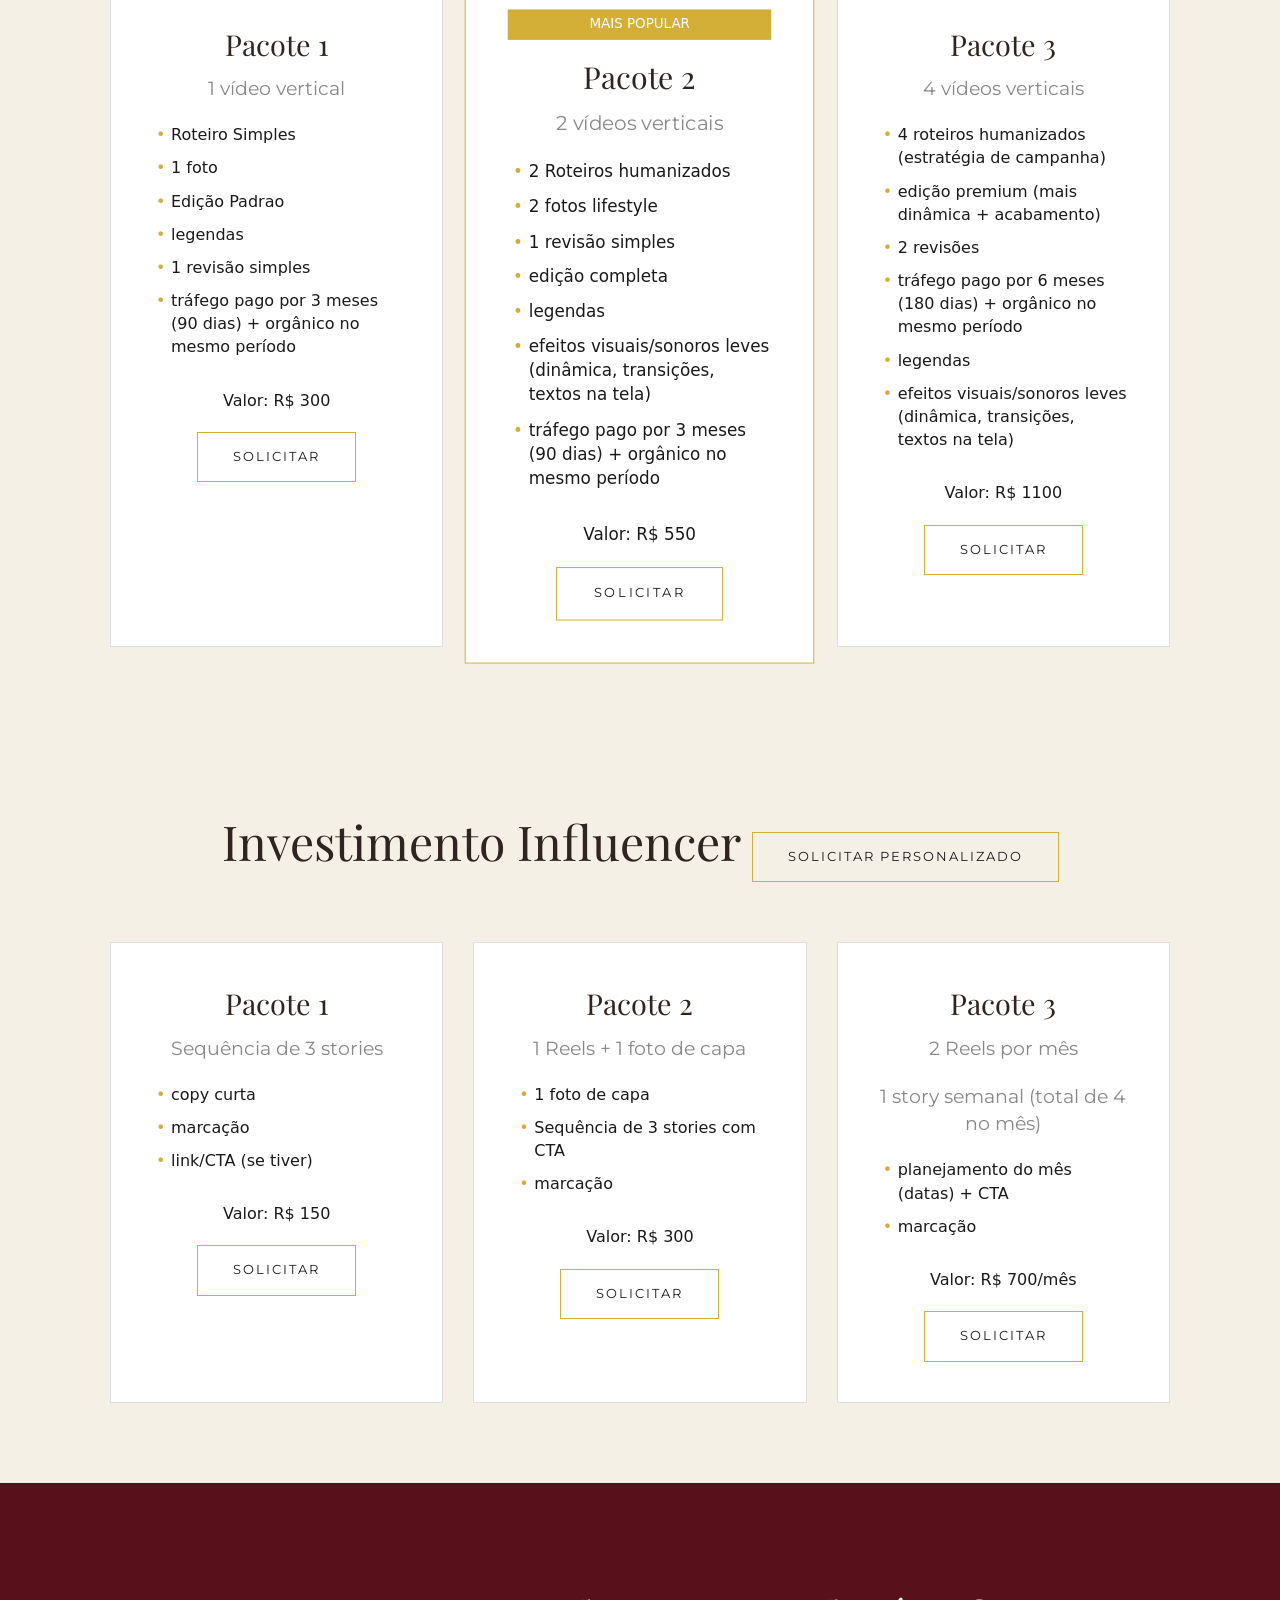
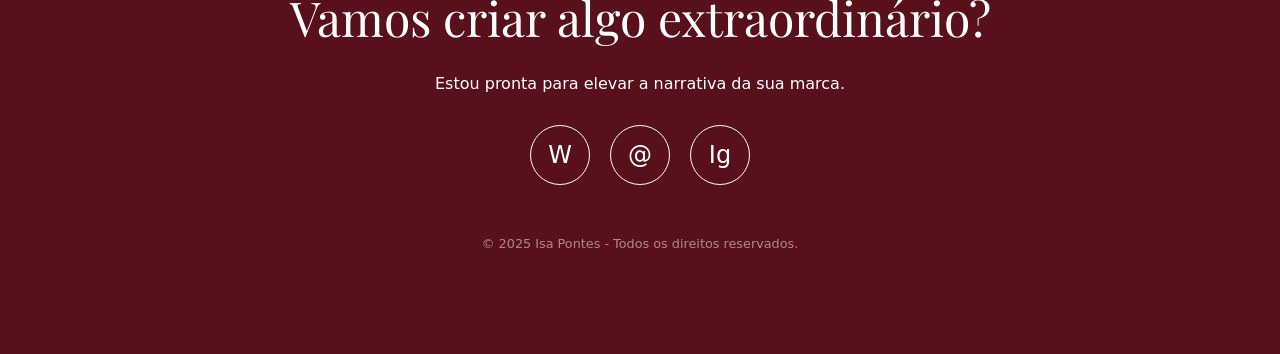
==== commit 77707bd4: "fix: link do insta errado" ====
--- a/index.html
+++ b/index.html
@@ -1,4 +1,4 @@
-<!DOCTYPE html>
+<!doctype html>
 <html lang="pt-BR">
 	<head>
 		<meta charset="UTF-8" />
@@ -186,7 +186,7 @@
 
 				<div class="text-center">
 					<a
-						href="https://www.instagram.com/isabelpontesfotografia/"
+						href="https://www.instagram.com/isapontesfoto/"
 						class="btn btn-dark"
 						style="margin-top: 50px"
 						>Ver trabalho no instagram</a
@@ -663,7 +663,6 @@
 					>
 				</h2>
 				<p class="text-center">Escolha a jornada ideal para sua marca.</p>
-
 
 				<div class="packages-grid">
 					<div class="package">
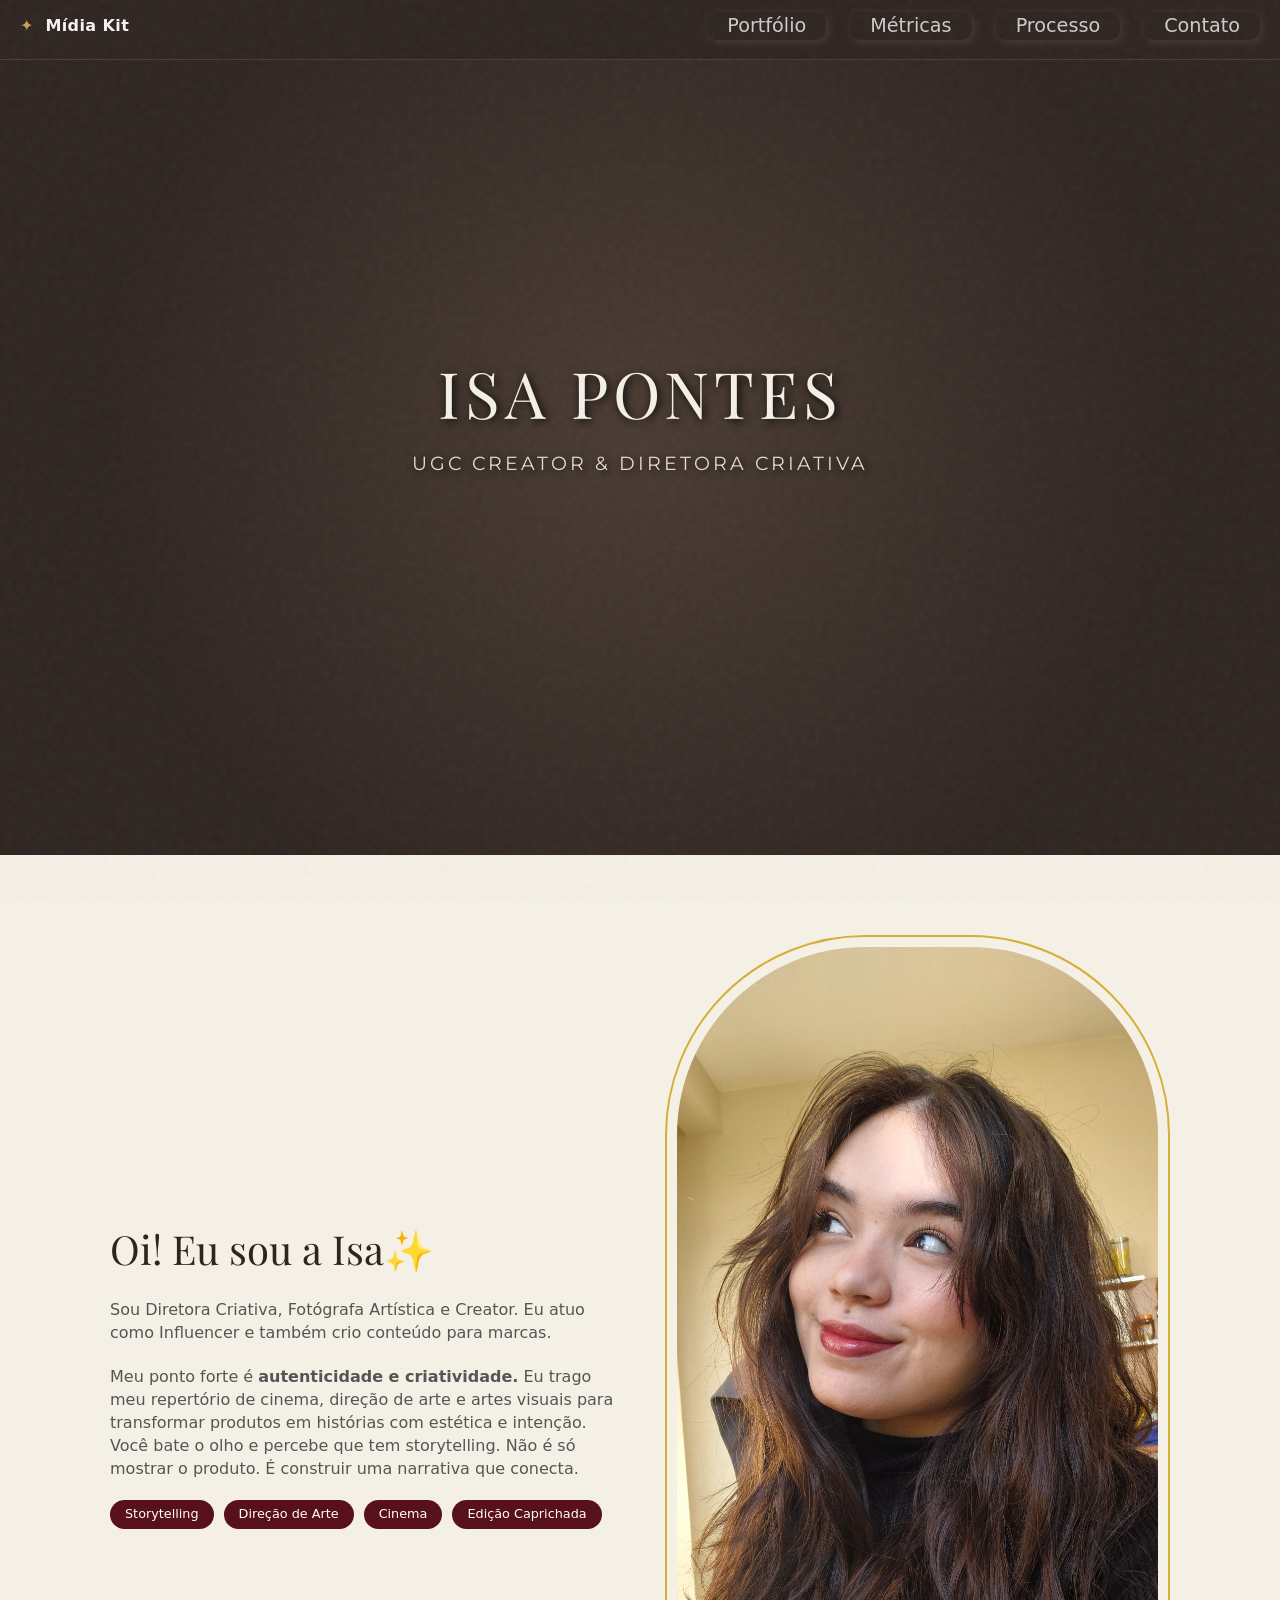
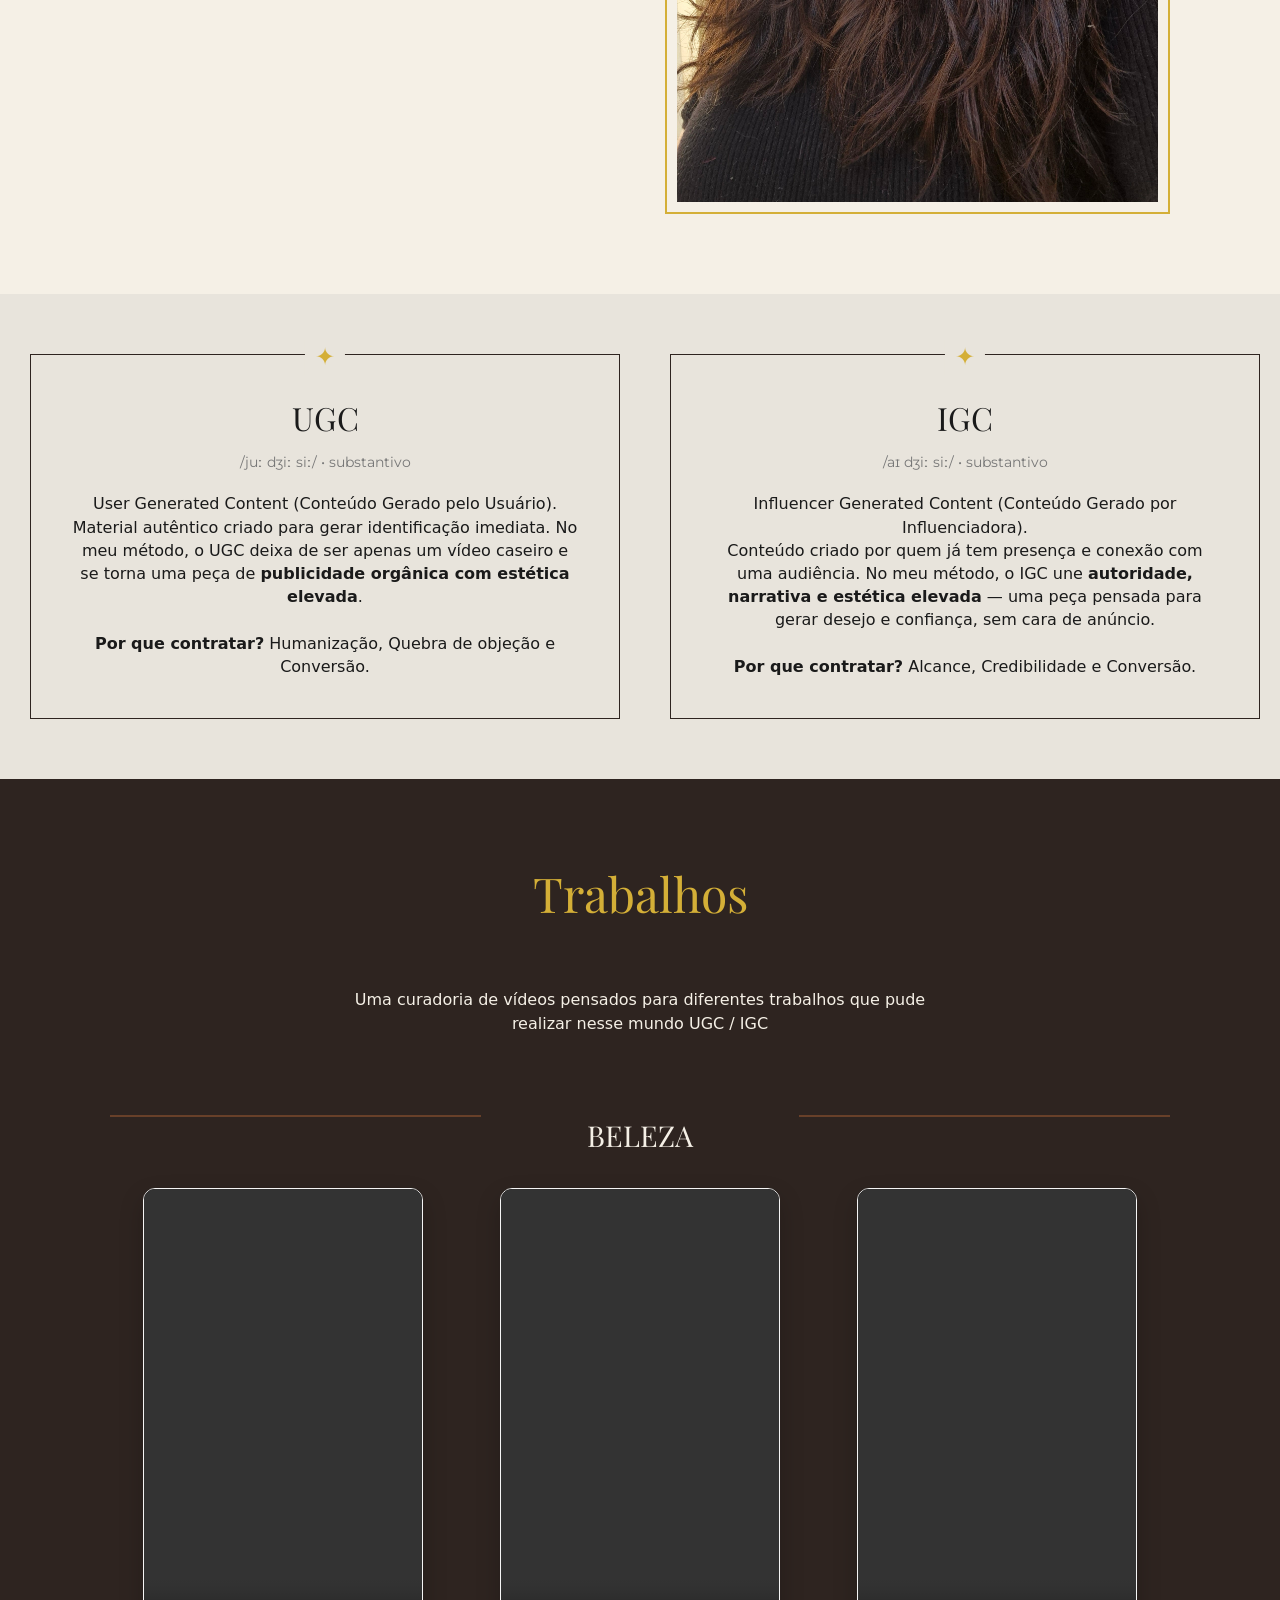
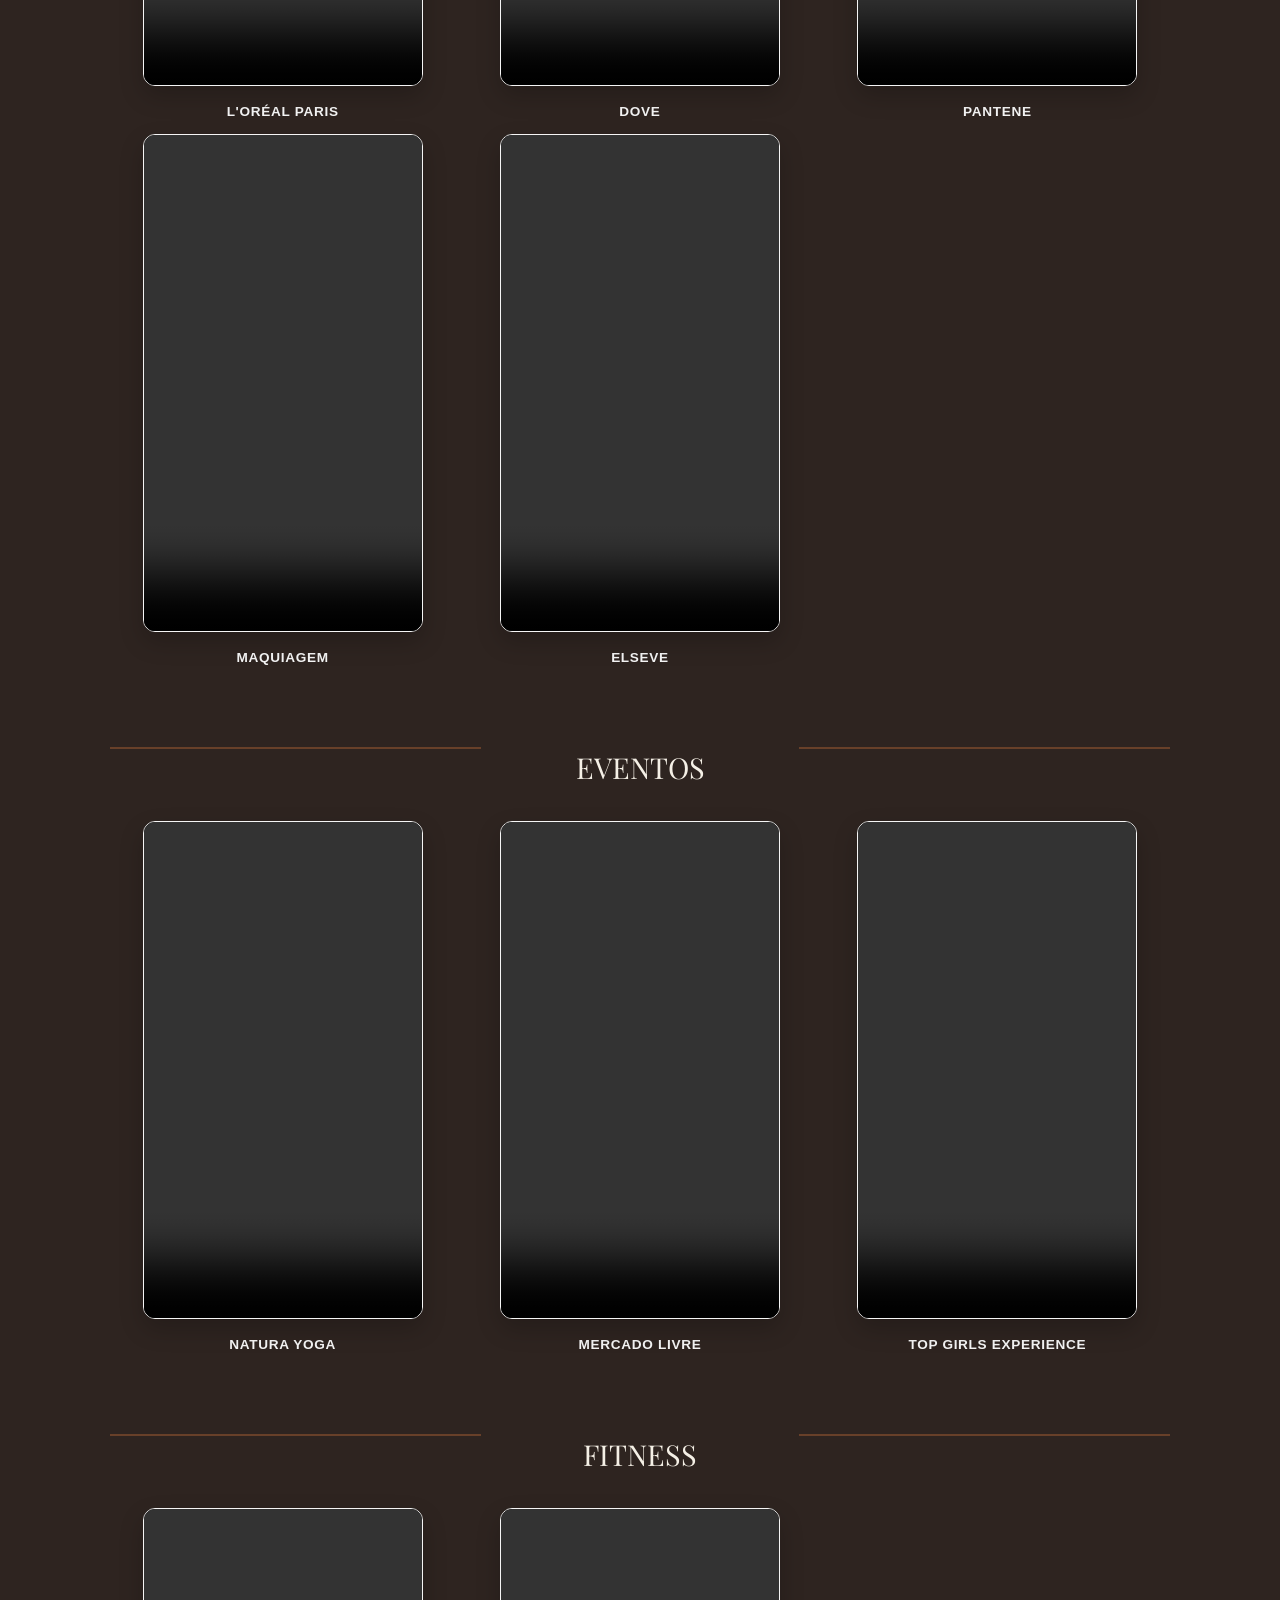
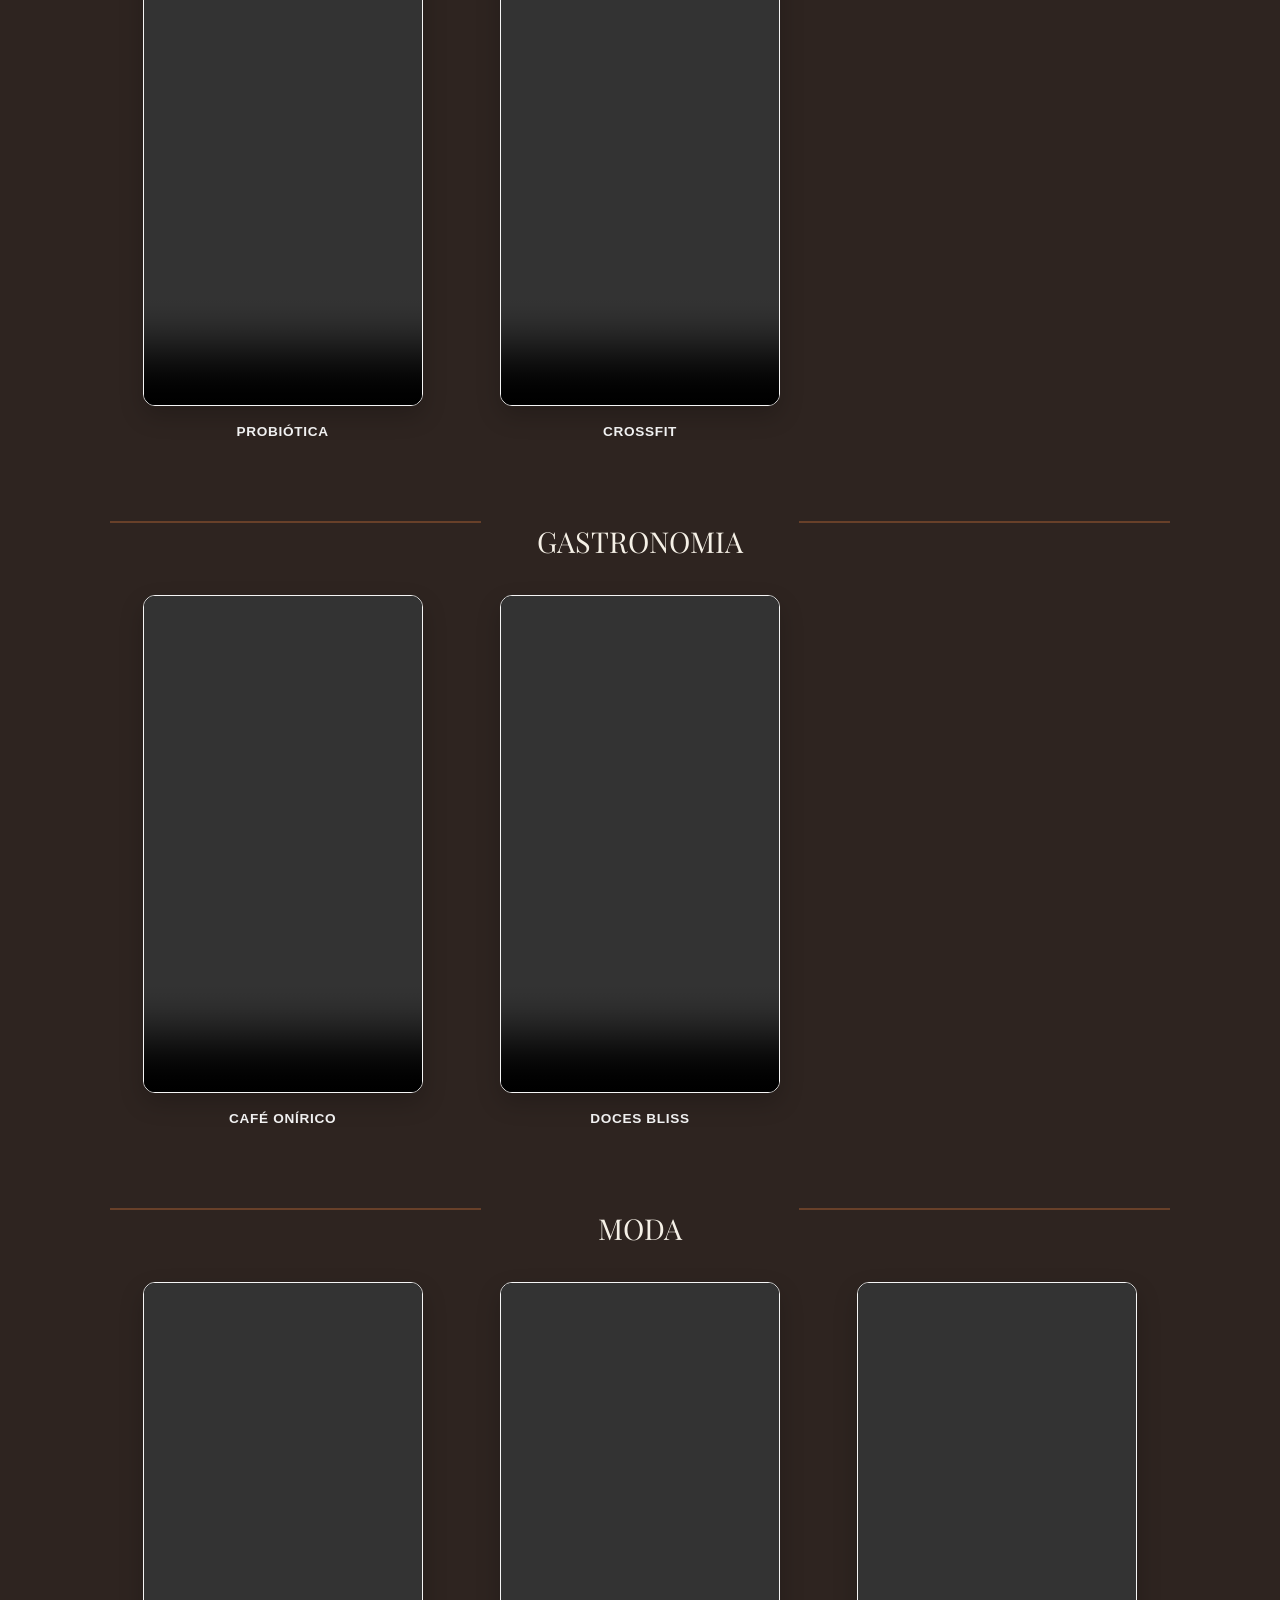
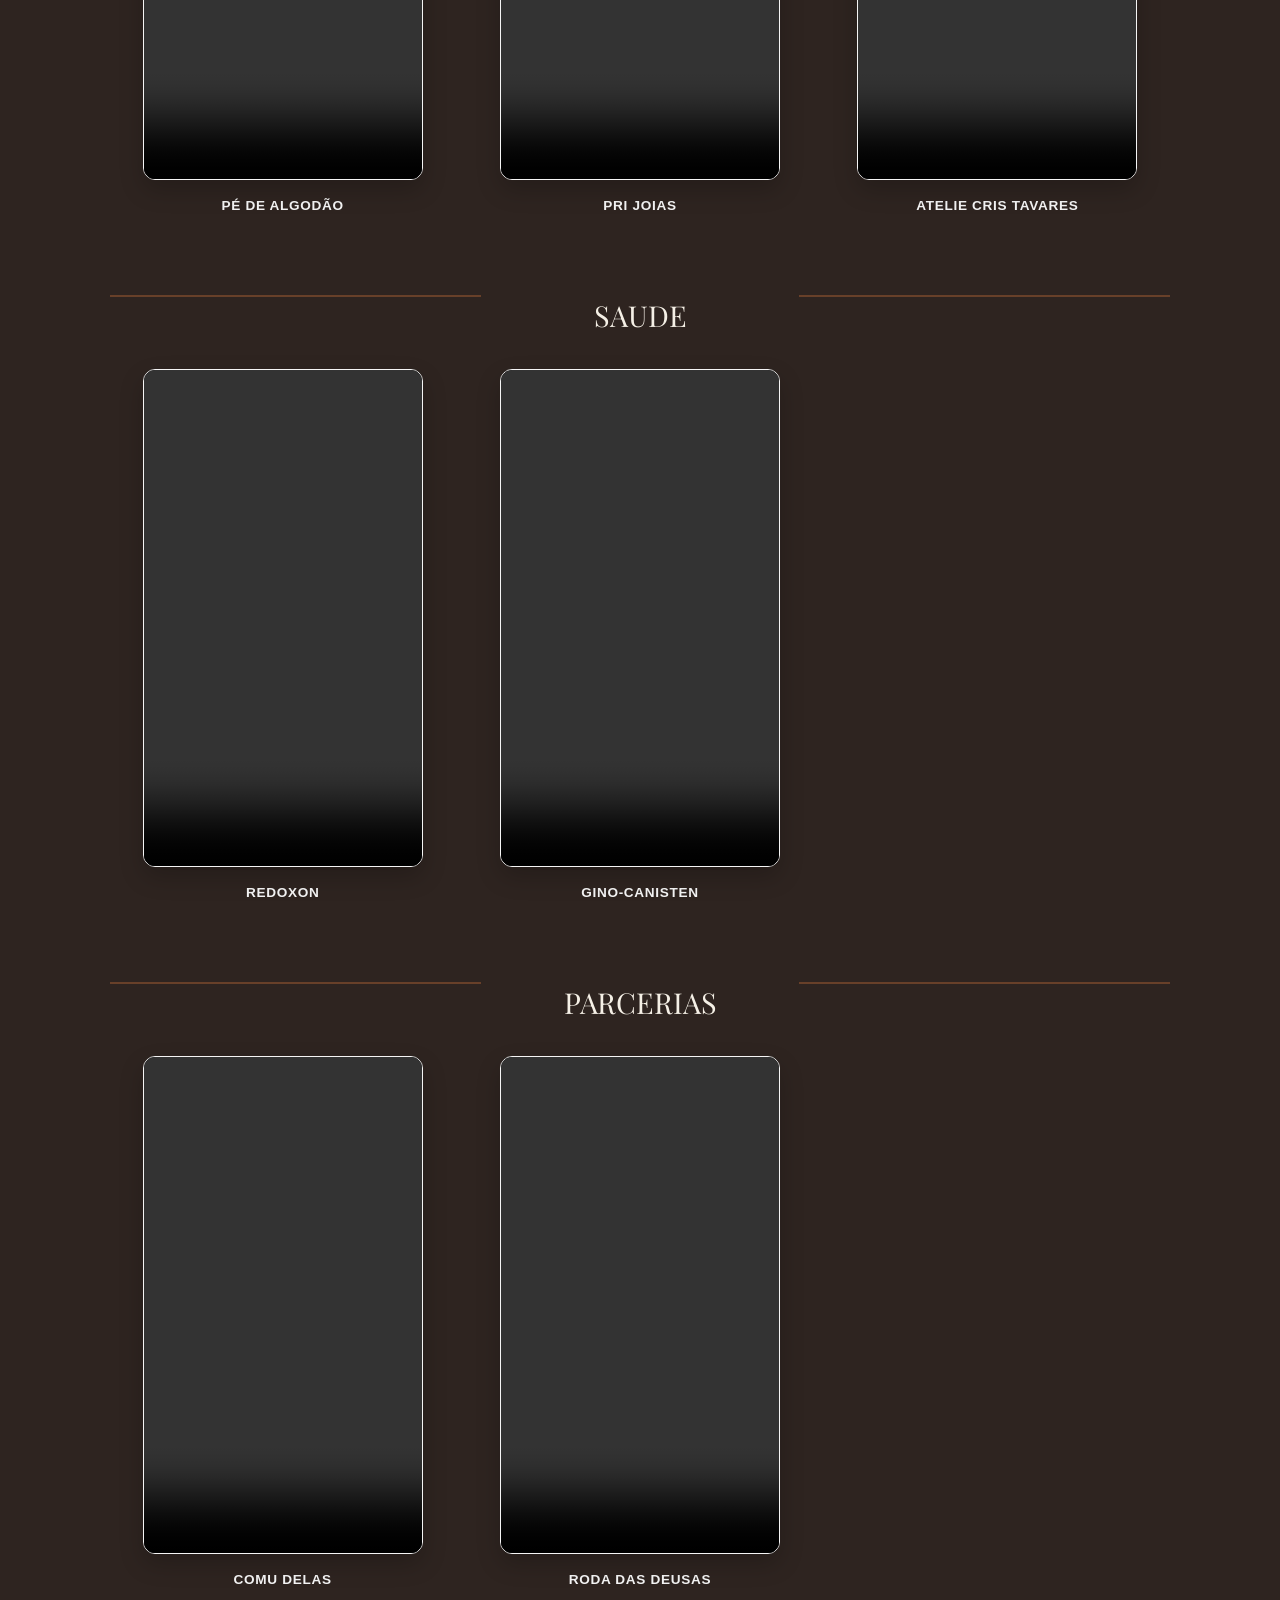
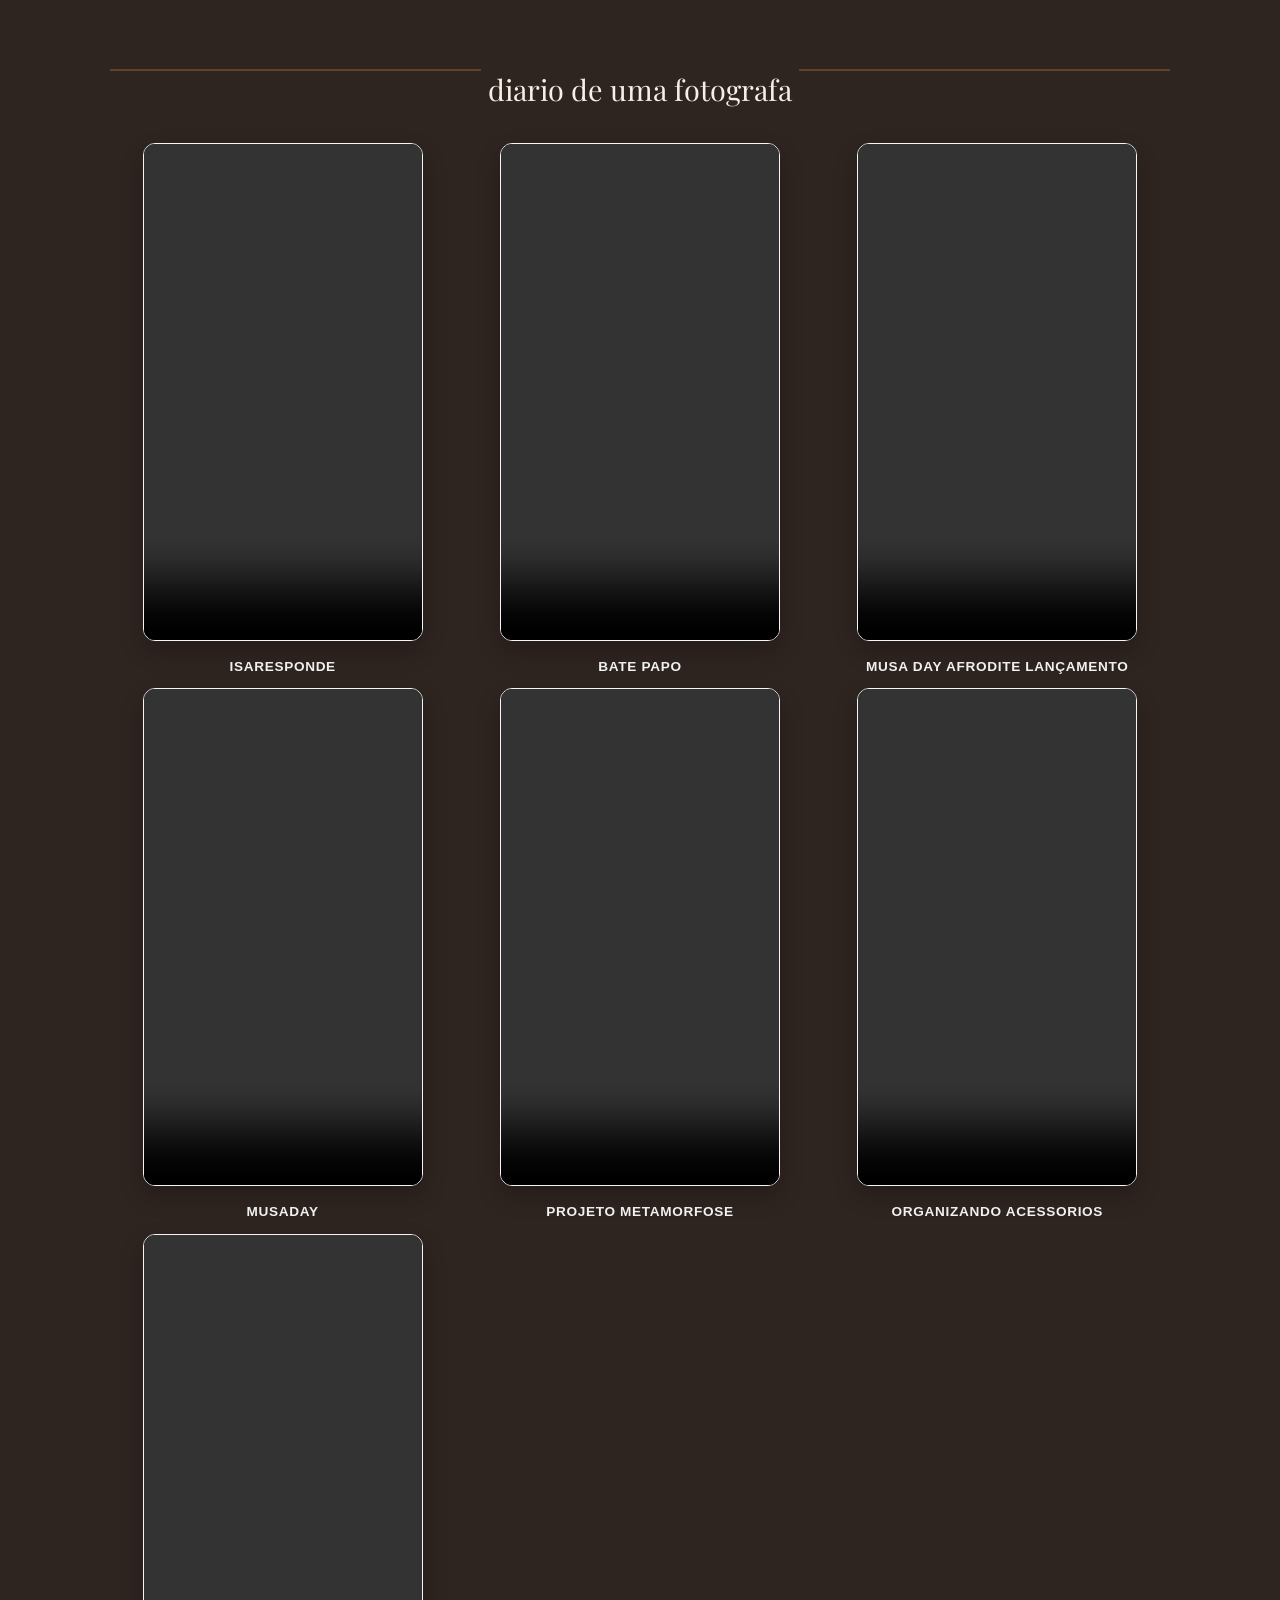
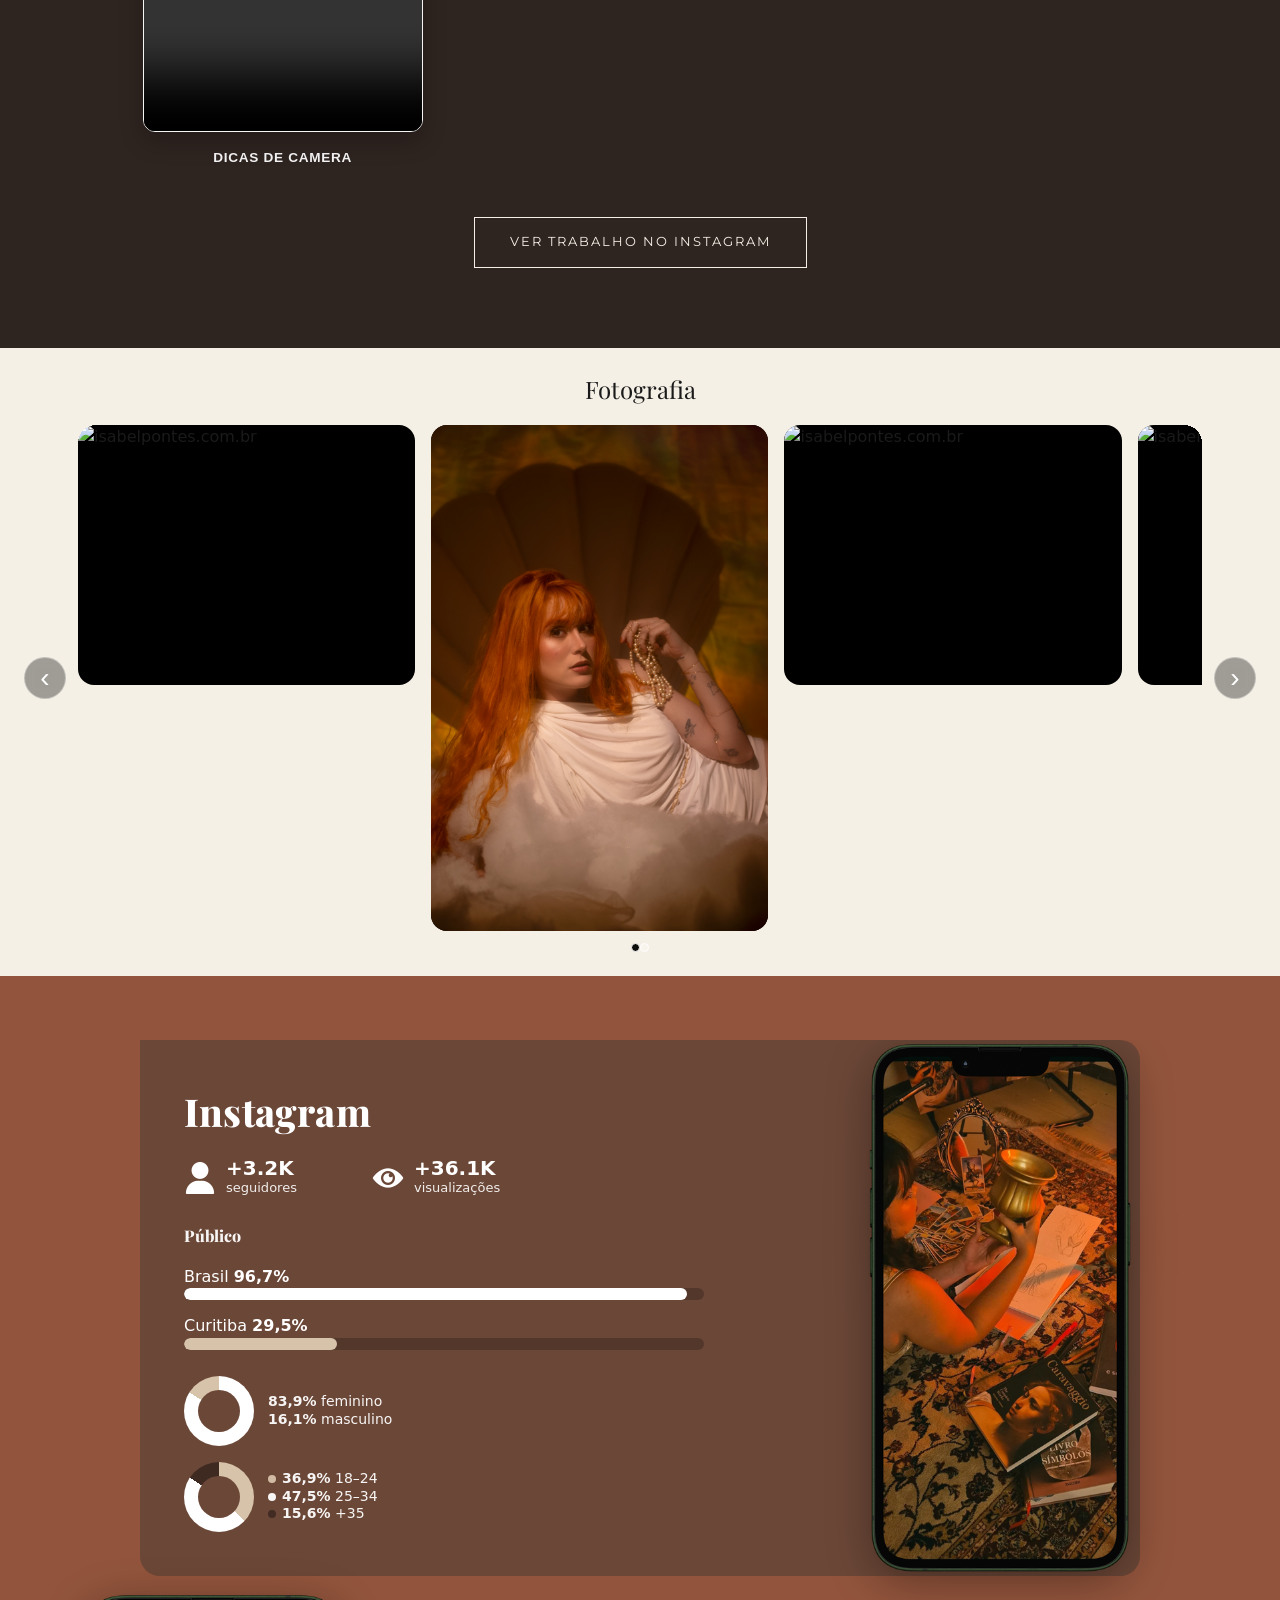
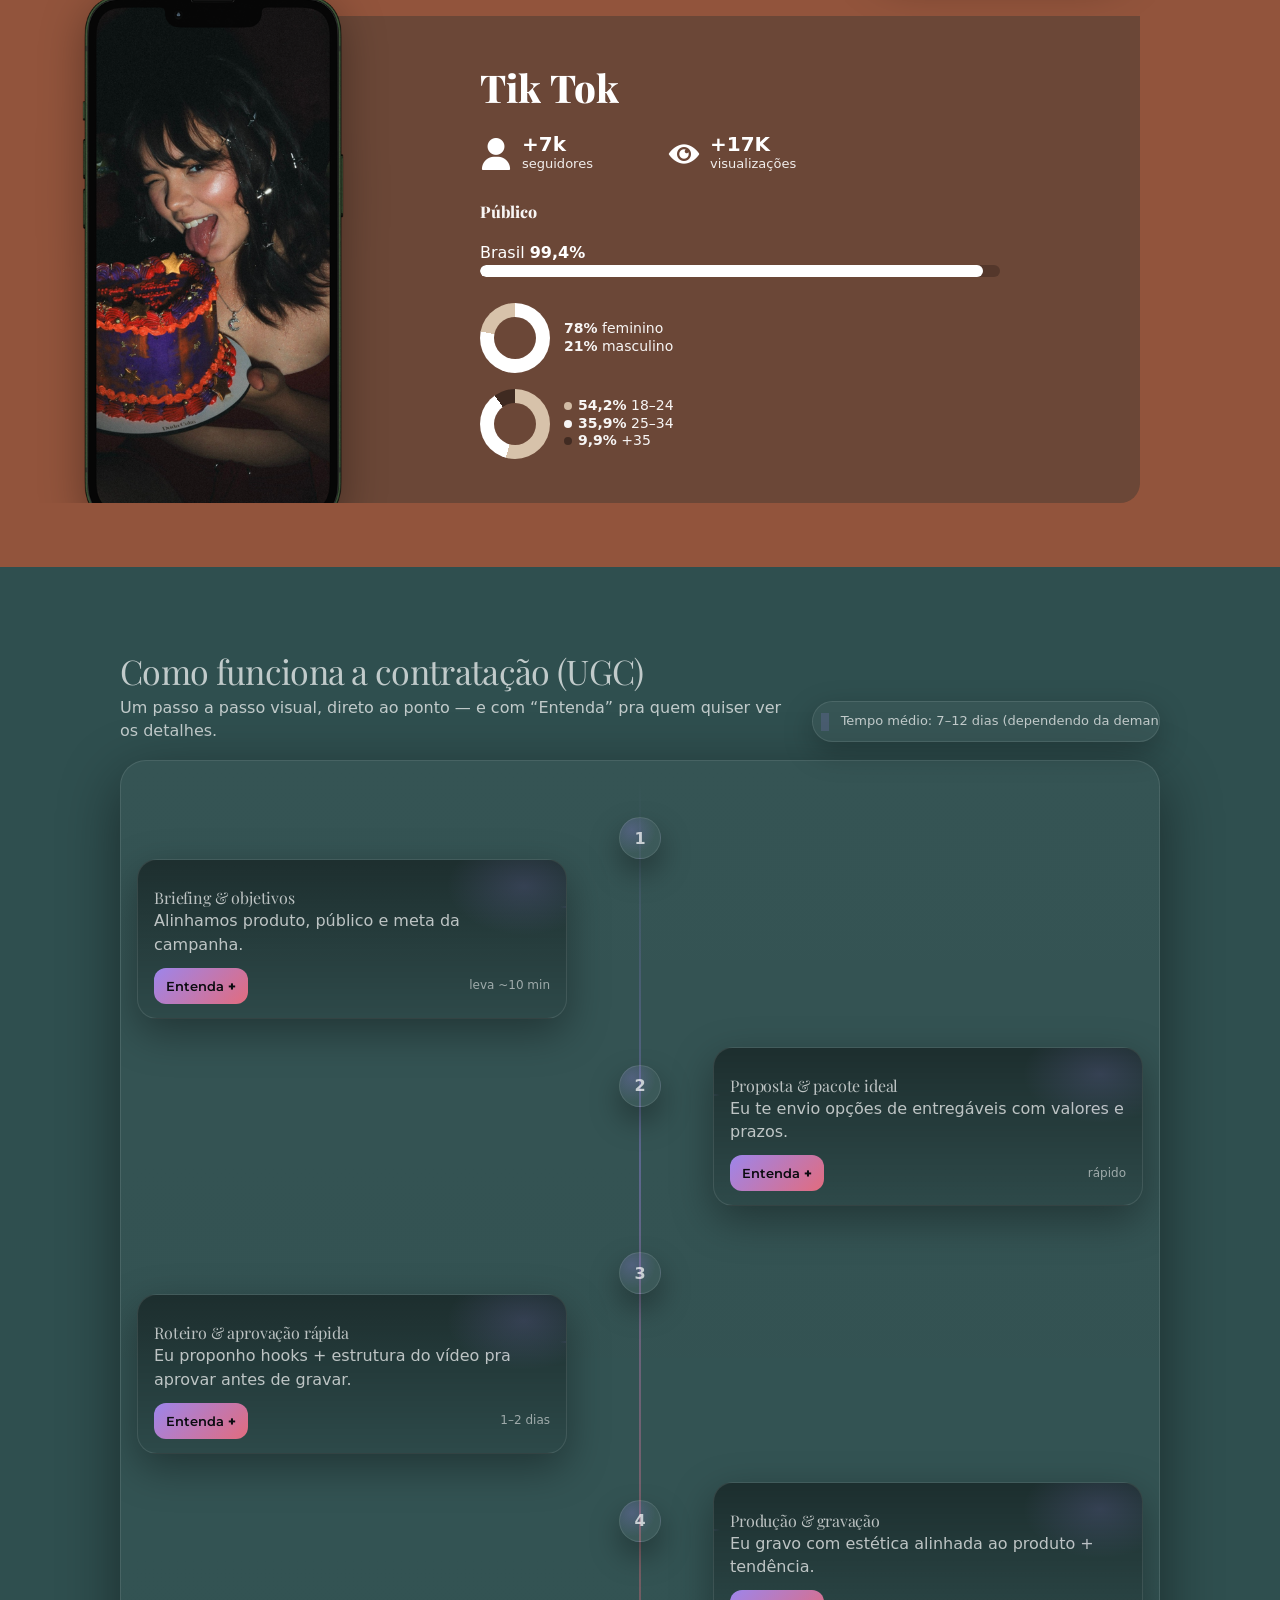
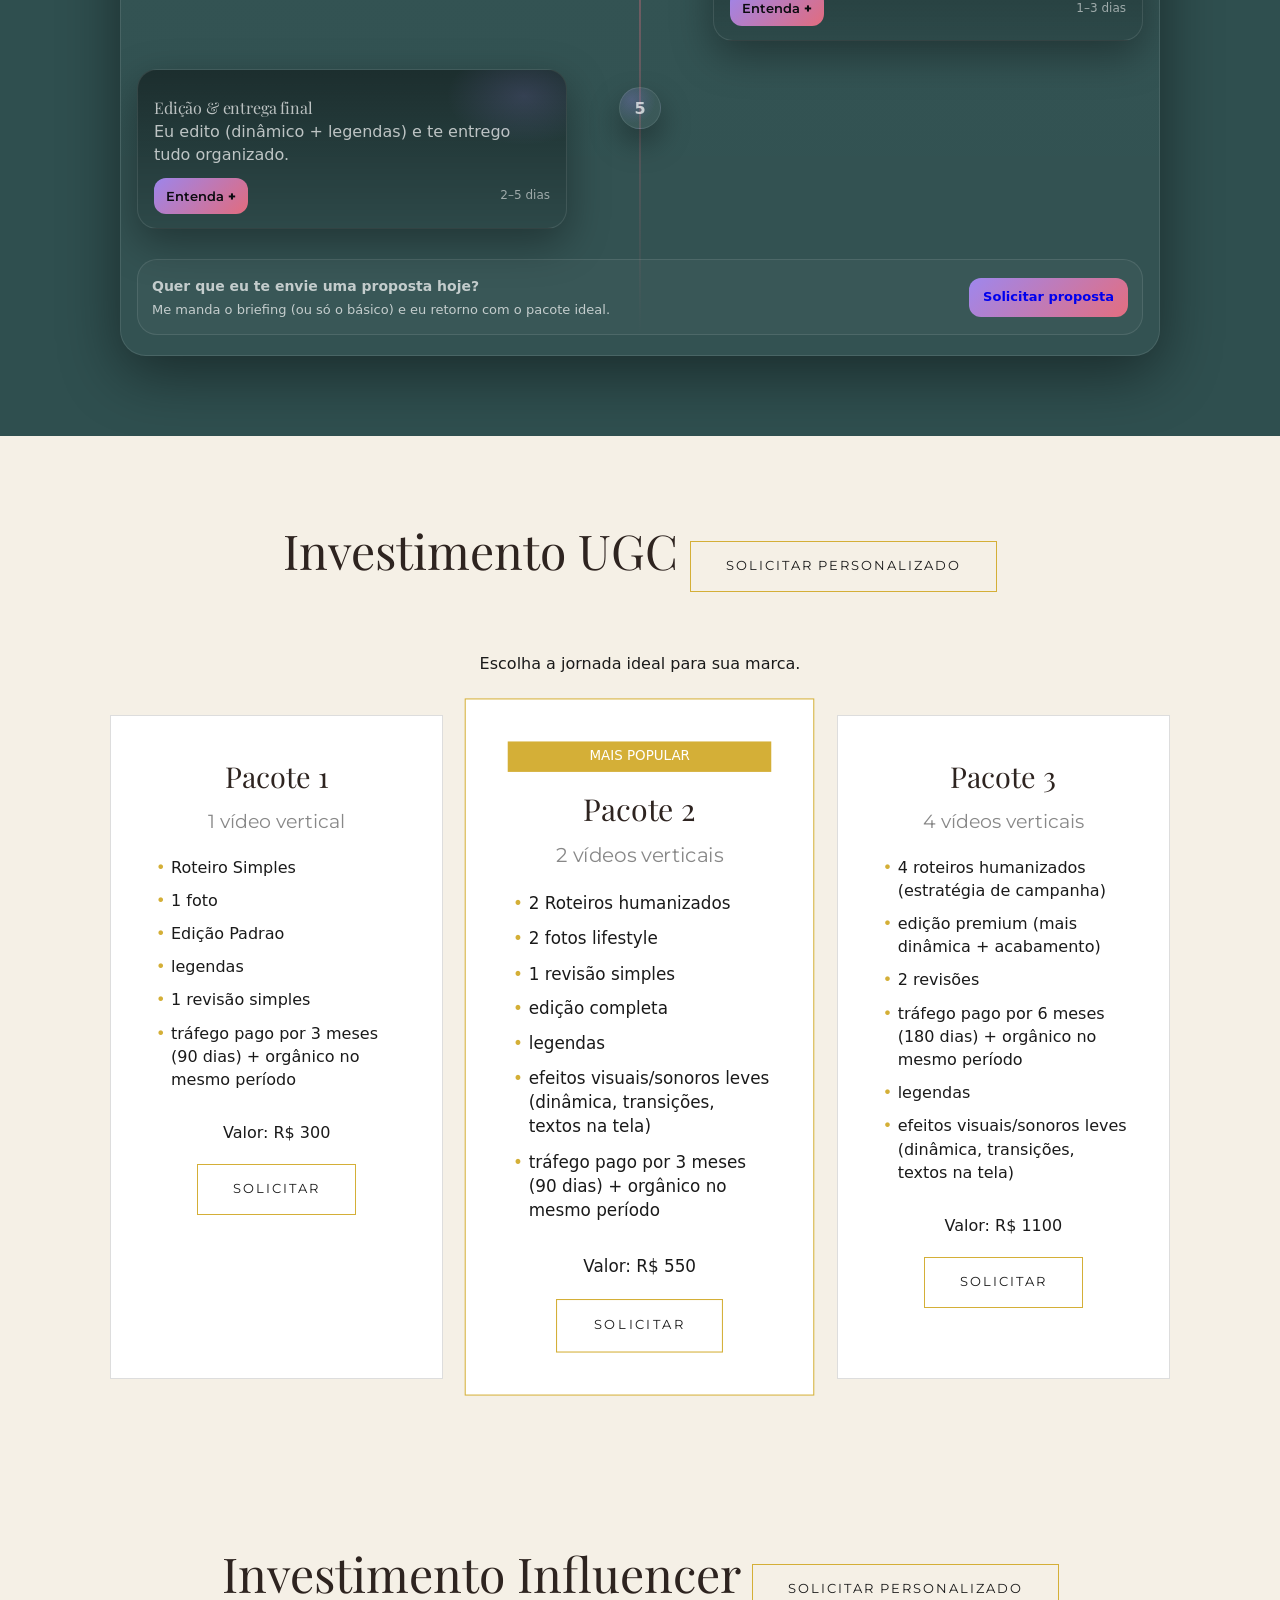
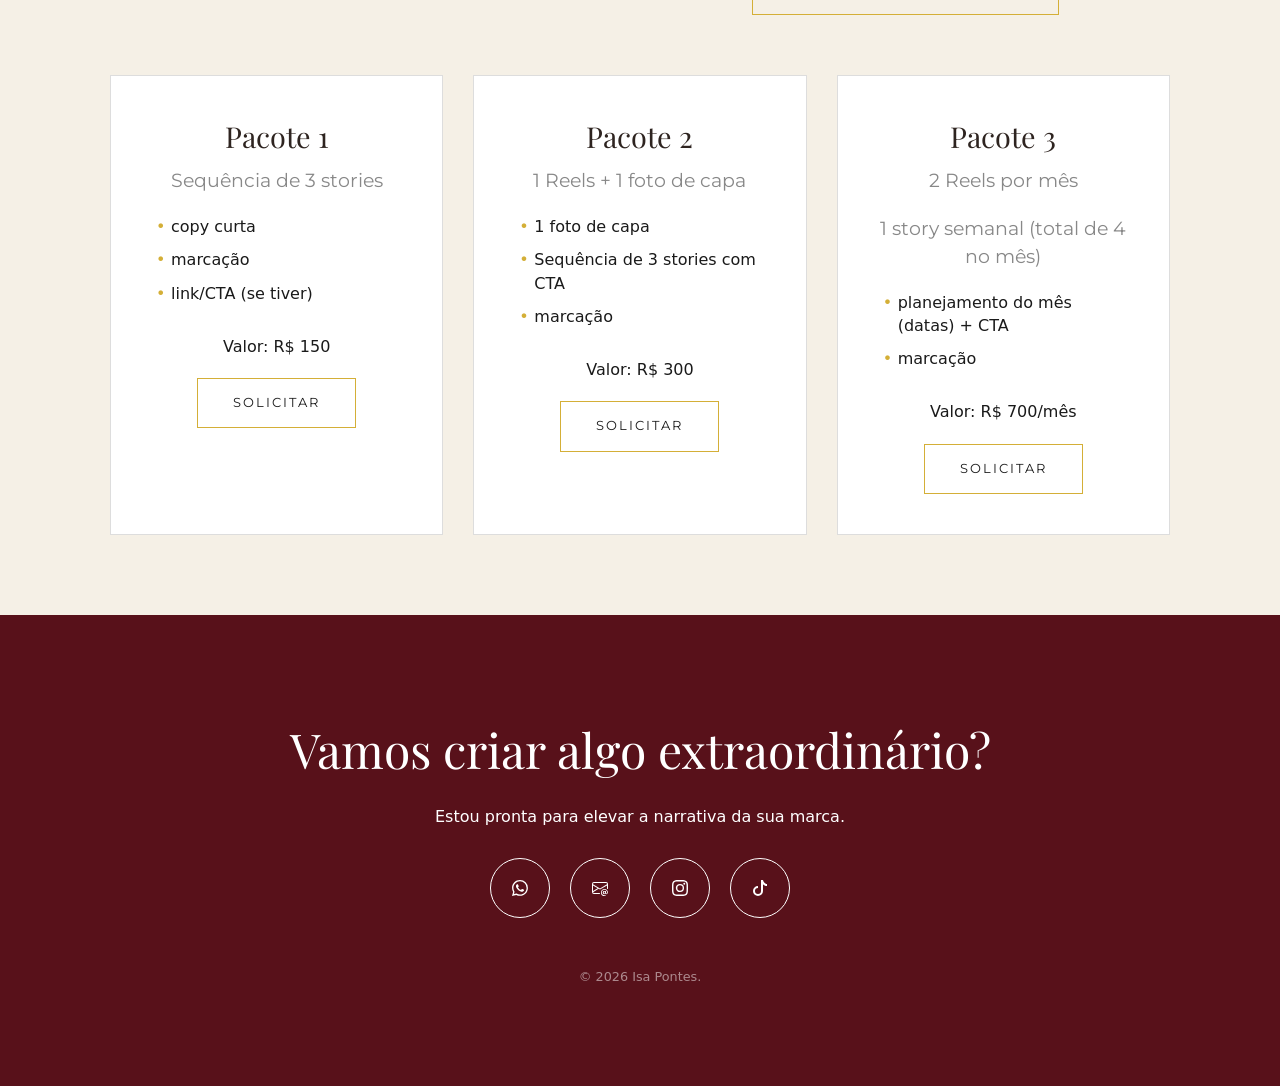
==== commit 37d68876: "feat: pequenos ajustes, adiciona tiktok e icons de contato melhores." ====
--- a/index.html
+++ b/index.html
@@ -1,57 +1,57 @@
 <!doctype html>
 <html lang="pt-BR">
-	<head>
-		<meta charset="UTF-8" />
-		<meta name="viewport" content="width=device-width, initial-scale=1.0" />
-		<title>Isabel Pontes | UGC & Creative Director</title>
-
-		<link rel="preconnect" href="https://fonts.googleapis.com" />
-		<link rel="preconnect" href="https://fonts.gstatic.com" crossorigin />
-
-		<link rel="stylesheet" href="style2.css" />
-		<link
-			href="https://fonts.googleapis.com/css2?family=Montserrat:wght@300;400;600&family=Playfair+Display:ital,wght@0,400;0,700;1,400&display=swap"
-			rel="stylesheet"
-		/>
-	</head>
-	<body>
-		<!-- NAV mini (opcional) -->
-		<header id="main-navbar" class="navbar main-header">
-			<div class="header-container">
-				<div class="brand-group">
-					<span class="brand-icon">✦</span>
-					<span class="brand-text">Mídia Kit</span>
-				</div>
-
-				<button class="hamburger" aria-label="Abrir menu">
-					<span class="bar"></span>
-					<span class="bar"></span>
-					<span class="bar"></span>
-				</button>
-
-				<nav class="main-nav">
-					<a href="#portfolio">Portfólio</a>
-					<a href="#metricas">Métricas</a>
-					<a href="#processo">Processo</a>
-					<a href="#contato">Contato</a>
-				</nav>
-			</div>
-		</header>
-		<section class="hero">
-			<video autoplay muted loop playsinline class="hero-video-bg">
-				<source
-					src="./assets/capa/CAPAMIDIAKITSEMSOM_SITE2.mp4"
-					type="video/mp4"
-				/>
-				Seu navegador não suporta a tag de vídeo.
-			</video>
-
-			<div class="hero-overlay"></div>
-
-			<div class="hero-content">
-				<h1>ISA PONTES</h1>
-				<h2>UGC Creator & Diretora Criativa</h2>
-				<!-- <p>"Criatividade é um portal e eu te convido a atravessá-lo."</p>
+  <head>
+    <meta charset="UTF-8" />
+    <meta name="viewport" content="width=device-width, initial-scale=1.0" />
+    <title>Isabel Pontes | UGC & Creative Director</title>
+
+    <link rel="preconnect" href="https://fonts.googleapis.com" />
+    <link rel="preconnect" href="https://fonts.gstatic.com" crossorigin />
+
+    <link rel="stylesheet" href="style2.css" />
+    <link
+      href="https://fonts.googleapis.com/css2?family=Montserrat:wght@300;400;600&family=Playfair+Display:ital,wght@0,400;0,700;1,400&display=swap"
+      rel="stylesheet"
+    />
+  </head>
+  <body>
+    <!-- NAV mini (opcional) -->
+    <header id="main-navbar" class="navbar main-header">
+      <div class="header-container">
+        <div class="brand-group">
+          <span class="brand-icon">✦</span>
+          <span class="brand-text">Mídia Kit</span>
+        </div>
+
+        <button class="hamburger" aria-label="Abrir menu">
+          <span class="bar"></span>
+          <span class="bar"></span>
+          <span class="bar"></span>
+        </button>
+
+        <nav class="main-nav">
+          <a href="#portfolio">Portfólio</a>
+          <a href="#metricas">Métricas</a>
+          <a href="#processo">Processo</a>
+          <a href="#contato">Contato</a>
+        </nav>
+      </div>
+    </header>
+    <section class="hero">
+      <video autoplay muted loop playsinline class="hero-video-bg">
+        <source
+          src="./assets/capa/CAPAMIDIAKITSEMSOM_SITE2.mp4"
+          type="video/mp4"
+        />
+        Seu navegador não suporta a tag de vídeo.
+      </video>
+
+      <div class="hero-overlay"></div>
+
+      <div class="hero-content">
+        <h1>ISA PONTES</h1>
+        <h2>UGC Creator & Diretora Criativa</h2>
+        <!-- <p>"Criatividade é um portal e eu te convido a atravessá-lo."</p>
     <a
       href="#portfolio"
       class="btn btn-dark"
@@ -59,89 +59,89 @@
     >
       Entre no Templo
     </a> -->
-			</div>
-		</section>
-
-		<section class="bio" id="bio">
-			<div class="container bio-grid">
-				<div class="bio-text">
-					<h3>Oi! Eu sou a Isa✨</h3>
-					<p>
-						Sou Diretora Criativa, Fotógrafa Artística e Creator. Eu atuo como
-						Influencer e também crio conteúdo para marcas.
-					</p>
-					<p>
-						Meu ponto forte é <strong>autenticidade e criatividade.</strong> Eu
-						trago meu repertório de cinema, direção de arte e artes visuais para
-						transformar produtos em histórias com estética e intenção. Você bate
-						o olho e percebe que tem storytelling. Não é só mostrar o produto. É
-						construir uma narrativa que conecta.
-					</p>
-
-					<div class="tags">
-						<span class="tag">Storytelling</span>
-						<span class="tag">Direção de Arte</span>
-						<span class="tag"> Cinema</span>
-						<span class="tag">Edição Caprichada</span>
-					</div>
-				</div>
-				<div class="bio-img">
-					<img src="./assets/fotos-fotografia/20251110_172233.jpg" alt="" />
-				</div>
-			</div>
-		</section>
-
-		<section class="ugc-def">
-			<div></div>
-			<div class="container">
-				<div class="dictionary-box">
-					<h3>UGC</h3>
-					<span class="phonetic">/juː dʒiː siː/ • substantivo</span>
-					<p>
-						User Generated Content (Conteúdo Gerado pelo Usuário).<br />
-						Material autêntico criado para gerar identificação imediata. No meu
-						método, o UGC deixa de ser apenas um vídeo caseiro e se torna uma
-						peça de <strong>publicidade orgânica com estética elevada</strong>.
-					</p>
-					<br />
-					<p>
-						<strong>Por que contratar?</strong> Humanização, Quebra de objeção e
-						Conversão.
-					</p>
-				</div>
-			</div>
-			<div class="container">
-				<div class="dictionary-box">
-					<h3>IGC</h3>
-					<span class="phonetic">/aɪ dʒiː siː/ • substantivo</span>
-					<p>
-						Influencer Generated Content (Conteúdo Gerado por
-						Influenciadora).<br />
-						Conteúdo criado por quem já tem presença e conexão com uma
-						audiência. No meu método, o IGC une
-						<strong>autoridade, narrativa e estética elevada</strong> — uma peça
-						pensada para gerar desejo e confiança, sem cara de anúncio.
-					</p>
-					<br />
-					<p>
-						<strong>Por que contratar?</strong> Alcance, Credibilidade e
-						Conversão.
-					</p>
-				</div>
-			</div>
-		</section>
-
-		<section class="portfolio" id="portfolio">
-			<div class="container">
-				<h2 class="section-title">Trabalhos</h2>
-				<p class="text-center" style="max-width: 600px; margin: 0 auto">
-					Uma curadoria de vídeos pensados para diferentes trabalhos que pude
-					realizar nesse mundo UGC / IGC
-				</p>
-
-				<div class="videos-container">
-					<div class="video-grid">
-						<!-- <div class="video-wrapper">
+      </div>
+    </section>
+
+    <section class="bio" id="bio">
+      <div class="container bio-grid">
+        <div class="bio-text">
+          <h3>Oi! Eu sou a Isa✨</h3>
+          <p>
+            Sou Diretora Criativa, Fotógrafa Artística e Creator. Eu atuo como
+            Influencer e também crio conteúdo para marcas.
+          </p>
+          <p>
+            Meu ponto forte é <strong>autenticidade e criatividade.</strong> Eu
+            trago meu repertório de cinema, direção de arte e artes visuais para
+            transformar produtos em histórias com estética e intenção. Você bate
+            o olho e percebe que tem storytelling. Não é só mostrar o produto. É
+            construir uma narrativa que conecta.
+          </p>
+
+          <div class="tags">
+            <span class="tag">Storytelling</span>
+            <span class="tag">Direção de Arte</span>
+            <span class="tag"> Cinema</span>
+            <span class="tag">Edição Caprichada</span>
+          </div>
+        </div>
+        <div class="bio-img">
+          <img src="./assets/fotos-fotografia/20251110_172233.jpg" alt="" />
+        </div>
+      </div>
+    </section>
+
+    <section class="ugc-def">
+      <div></div>
+      <div class="container">
+        <div class="dictionary-box">
+          <h3>UGC</h3>
+          <span class="phonetic">/juː dʒiː siː/ • substantivo</span>
+          <p>
+            User Generated Content (Conteúdo Gerado pelo Usuário).<br />
+            Material autêntico criado para gerar identificação imediata. No meu
+            método, o UGC deixa de ser apenas um vídeo caseiro e se torna uma
+            peça de <strong>publicidade orgânica com estética elevada</strong>.
+          </p>
+          <br />
+          <p>
+            <strong>Por que contratar?</strong> Humanização, Quebra de objeção e
+            Conversão.
+          </p>
+        </div>
+      </div>
+      <div class="container">
+        <div class="dictionary-box">
+          <h3>IGC</h3>
+          <span class="phonetic">/aɪ dʒiː siː/ • substantivo</span>
+          <p>
+            Influencer Generated Content (Conteúdo Gerado por
+            Influenciadora).<br />
+            Conteúdo criado por quem já tem presença e conexão com uma
+            audiência. No meu método, o IGC une
+            <strong>autoridade, narrativa e estética elevada</strong> — uma peça
+            pensada para gerar desejo e confiança, sem cara de anúncio.
+          </p>
+          <br />
+          <p>
+            <strong>Por que contratar?</strong> Alcance, Credibilidade e
+            Conversão.
+          </p>
+        </div>
+      </div>
+    </section>
+
+    <section class="portfolio" id="portfolio">
+      <div class="container">
+        <h2 class="section-title">Trabalhos</h2>
+        <p class="text-center" style="max-width: 600px; margin: 0 auto">
+          Uma curadoria de vídeos pensados para diferentes trabalhos que pude
+          realizar nesse mundo UGC / IGC
+        </p>
+
+        <div class="videos-container">
+          <div class="video-grid">
+            <!-- <div class="video-wrapper">
     <div class="phone-mockup">
       <video
         autoplay
@@ -181,668 +181,737 @@
 
     <div class="video-cat">Estética Sensorial</div>
   </div> -->
-					</div>
-				</div>
-
-				<div class="text-center">
-					<a
-						href="https://www.instagram.com/isapontesfoto/"
-						class="btn btn-dark"
-						style="margin-top: 50px"
-						>Ver trabalho no instagram</a
-					>
-				</div>
-			</div>
-		</section>
-
-		<section class="gallery">
-			<div class="container-fotografia">
-				<h1>Fotografia</h1>
-				<div class="carousel" aria-label="Carrossel de fotos">
-					<button class="c-btn prev" type="button" aria-label="Foto anterior">
-						‹
-					</button>
-
-					<div class="carousel-viewport">
-						<div class="carousel-track"></div>
-					</div>
-
-					<button class="c-btn next" type="button" aria-label="Próxima foto">
-						›
-					</button>
-				</div>
-			</div>
-			<div class="carousel-dots" aria-label="Navegação do carrossel"></div>
-		</section>
-
-		<section id="metricas" class="metrics">
-			<div class="metrics-wrap">
-				<!-- CARD 1 (celular à direita) -->
-				<article class="metric-card metric-card--left">
-					<div class="metric-content">
-						<h2 class="metric-title">Instagram</h2>
-
-						<div class="metric-kpis">
-							<div class="kpi">
-								<img
-									class="kpi-icon"
-									src="./assets/icons/274f8590c9409da00d76a3d86a39dc21.png"
-									alt=""
-								/>
-								<div class="kpi-text">
-									<strong>+2K</strong>
-									<span>seguidores</span>
-								</div>
-							</div>
-
-							<div class="kpi">
-								<img
-									class="kpi-icon"
-									src="./assets/icons/c25c4d71cd4a867b2da3db5fb8716f50.png"
-									alt=""
-								/>
-								<div class="kpi-text">
-									<strong>+36.1K</strong>
-									<span>visualizações</span>
-								</div>
-							</div>
-						</div>
-
-						<h3 class="metric-subtitle">Público</h3>
-
-						<div class="location-group">
-							<div class="location-item">
-								<div class="location-head">
-									<span>Brasil</span>
-									<strong>96,7%</strong>
-								</div>
-								<div class="progress-track">
-									<span class="progress-fill white" style="width: 96.7%"></span>
-								</div>
-							</div>
-
-							<div class="location-item">
-								<div class="location-head">
-									<span>Curitiba</span>
-									<strong>29,5%</strong>
-								</div>
-								<div class="progress-track">
-									<span class="progress-fill beige" style="width: 29.5%"></span>
-								</div>
-							</div>
-						</div>
-
-						<div class="charts-group">
-							<div class="chart-row">
-								<div class="donut-wrapper">
-									<div class="donut-chart gender-chart"></div>
-								</div>
-								<div class="legend">
-									<p><strong>83,9%</strong> feminino</p>
-									<p><strong>16,1%</strong> masculino</p>
-								</div>
-							</div>
-
-							<div class="chart-row">
-								<div class="donut-wrapper">
-									<div class="donut-chart age-chart"></div>
-								</div>
-								<div class="legend">
-									<p>
-										<span class="dot c-beige"></span
-										><strong>36,9%</strong> 18–24
-									</p>
-									<p>
-										<span class="dot c-white"></span
-										><strong>47,5%</strong> 25–34
-									</p>
-									<p>
-										<span class="dot c-brown"></span><strong>15,6%</strong> +35
-									</p>
-								</div>
-							</div>
-						</div>
-					</div>
-
-					<div class="metric-phone">
-						<img
-							src="./assets/metricasPhone/ed6f7eadc8dc70288cc57cab3f7df047.png"
-							alt="Print Instagram"
-						/>
-					</div>
-				</article>
-
-				<!-- CARD 2 (celular à esquerda) -->
-				<article class="metric-card metric-card--right">
-					<div class="metric-content">
-						<h2 class="metric-title">Tik Tok</h2>
-
-						<div class="metric-kpis">
-							<div class="kpi">
-								<img
-									class="kpi-icon"
-									src="./assets/icons/274f8590c9409da00d76a3d86a39dc21.png"
-									alt=""
-								/>
-								<div class="kpi-text">
-									<strong>+6.8K</strong>
-									<span>seguidores</span>
-								</div>
-							</div>
-
-							<div class="kpi">
-								<img
-									class="kpi-icon"
-									src="./assets/icons/c25c4d71cd4a867b2da3db5fb8716f50.png"
-									alt=""
-								/>
-								<div class="kpi-text">
-									<strong>+17K</strong>
-									<span>visualizações</span>
-								</div>
-							</div>
-						</div>
-
-						<h3 class="metric-subtitle">Público</h3>
-
-						<div class="location-group">
-							<div class="location-item">
-								<div class="location-head">
-									<span>Brasil</span>
-									<strong>99,4%</strong>
-								</div>
-								<div class="progress-track">
-									<span class="progress-fill white" style="width: 96.7%"></span>
-								</div>
-							</div>
-						</div>
-
-						<div class="charts-group">
-							<div class="chart-row">
-								<div class="donut-wrapper">
-									<div class="donut-chart gender-chart tiktok-gender"></div>
-								</div>
-								<div class="legend">
-									<p><strong>78%</strong> feminino</p>
-									<p><strong>21%</strong> masculino</p>
-								</div>
-							</div>
-
-							<div class="chart-row">
-								<div class="donut-wrapper">
-									<div class="donut-chart age-chart tiktok-age"></div>
-								</div>
-								<div class="legend">
-									<p>
-										<span class="dot c-beige"></span
-										><strong>54,2%</strong> 18–24
-									</p>
-									<p>
-										<span class="dot c-white"></span
-										><strong>35,9%</strong> 25–34
-									</p>
-									<p>
-										<span class="dot c-brown"></span><strong>9,9%</strong> +35
-									</p>
-								</div>
-							</div>
-						</div>
-					</div>
-
-					<div class="metric-phone">
-						<img
-							src="./assets/metricasPhone/0507063938cdee54a88faa621e601b90.png"
-							alt="Print TikTok"
-						/>
-					</div>
-				</article>
-			</div>
-		</section>
-
-		<section class="passo-a-passo" id="processo">
-			<div class="wrap">
-				<div class="top">
-					<div>
-						<h1 class="title">Como funciona a contratação (UGC)</h1>
-						<p class="subtitle">
-							Um passo a passo visual, direto ao ponto — e com “Entenda” pra
-							quem quiser ver os detalhes.
-						</p>
-					</div>
-
-					<div class="pill" aria-label="Tempo médio">
-						<span class="dot"></span>
-						<span>Tempo médio: 7–12 dias (dependendo da demanda)</span>
-					</div>
-				</div>
-
-				<section class="timeline" aria-label="Processo de contratação UGC">
-					<!-- 1 -->
-					<div class="step">
-						<div class="node" aria-hidden="true">1</div>
-
-						<div class="card left" data-step="1" data-open="false">
-							<div class="arrow" aria-hidden="f"></div>
-							<div class="meta">
-								<span class="badge gradient badge-number">01</span>
-								<span class="badge">Briefing</span>
-							</div>
-							<h3>Briefing & objetivos</h3>
-							<p>Alinhamos produto, público e meta da campanha.</p>
-
-							<div class="actions">
-								<button class="btn primary" type="button" data-toggle>
-									Entenda
-								</button>
-								<span class="hint">leva ~10 min</span>
-							</div>
-
-							<div
-								class="details"
-								role="region"
-								aria-label="Detalhes do passo 1"
-							>
-								<ul>
-									<li>
-										Você envia briefing, referências, tom de voz e infos do
-										produto.
-									</li>
-									<li>
-										Definimos objetivo (awareness/conversão), formato (9:16) e
-										CTA.
-									</li>
-									<li>
-										Eu confirmo entregáveis e prazo ideal para gravação e
-										edição.
-									</li>
-								</ul>
-							</div>
-						</div>
-					</div>
-
-					<!-- 2 -->
-					<div class="step">
-						<div class="node" aria-hidden="true">2</div>
-
-						<div class="card right" data-step="2" data-open="false">
-							<div class="arrow" aria-hidden="true"></div>
-							<div class="meta">
-								<span class="badge gradient badge-number">02</span>
-								<span class="badge">Proposta</span>
-							</div>
-							<h3>Proposta & pacote ideal</h3>
-							<p>Eu te envio opções de entregáveis com valores e prazos.</p>
-
-							<div class="actions">
-								<button class="btn primary" type="button" data-toggle>
-									Entenda
-								</button>
-								<span class="hint">rápido</span>
-							</div>
-
-							<div
-								class="details"
-								role="region"
-								aria-label="Detalhes do passo 2"
-							>
-								<ul>
-									<li>
-										Pacotes com variações (hook/ângulo), versões com legenda e
-										sem legenda.
-									</li>
-									<li>
-										Definição de uso (orgânico/ads/whitelisting, se houver).
-									</li>
-									<li>
-										Se você quiser: opções extras (UGC foto, cortes,
-										thumbnails).
-									</li>
-								</ul>
-							</div>
-						</div>
-					</div>
-
-					<!-- 3 -->
-					<div class="step">
-						<div class="node" aria-hidden="true">3</div>
-
-						<div class="card left" data-step="3" data-open="false">
-							<div class="arrow" aria-hidden="true"></div>
-							<div class="meta">
-								<span class="badge gradient badge-number">03</span>
-								<span class="badge">Roteiro</span>
-							</div>
-							<h3>Roteiro & aprovação rápida</h3>
-							<p>
-								Eu proponho hooks + estrutura do vídeo pra aprovar antes de
-								gravar.
-							</p>
-
-							<div class="actions">
-								<button class="btn primary" type="button" data-toggle>
-									Entenda
-								</button>
-
-								<span class="hint">1–2 dias</span>
-							</div>
-
-							<div
-								class="details"
-								role="region"
-								aria-label="Detalhes do passo 3"
-							>
-								<ul>
-									<li>
-										Hooks + bullet points (o que precisa ser dito / mostrado).
-									</li>
-									<li>Você aprova ou ajusta (sem burocracia).</li>
-									<li>Depois disso, gravação segue alinhada e eficiente.</li>
-								</ul>
-							</div>
-						</div>
-					</div>
-
-					<!-- 4 -->
-					<div class="step">
-						<div class="node" aria-hidden="true">4</div>
-
-						<div class="card right" data-step="4" data-open="false">
-							<div class="arrow" aria-hidden="true"></div>
-							<div class="meta">
-								<span class="badge gradient badge-number">04</span>
-								<span class="badge">Produção</span>
-							</div>
-							<h3>Produção & gravação</h3>
-							<p>Eu gravo com estética alinhada ao produto + tendência.</p>
-
-							<div class="actions">
-								<button class="btn primary" type="button" data-toggle>
-									Entenda
-								</button>
-
-								<span class="hint">1–3 dias</span>
-							</div>
-
-							<div
-								class="details"
-								role="region"
-								aria-label="Detalhes do passo 4"
-							>
-								<ul>
-									<li>
-										Gravação em luz natural/estúdio (dependendo do que combina
-										mais).
-									</li>
-									<li>
-										Cenas de uso real + close do produto + prova social (quando
-										faz sentido).
-									</li>
-									<li>Captação pensando em cortes pra ads e variações.</li>
-								</ul>
-							</div>
-						</div>
-					</div>
-
-					<!-- 5 -->
-					<div class="step">
-						<div class="card left" data-step="5" data-open="false">
-							<div class="meta">
-								<span class="badge gradient">05</span>
-								<span class="badge">Entrega</span>
-							</div>
-							<h3>Edição & entrega final</h3>
-							<p>
-								Eu edito (dinâmico + legendas) e te entrego tudo organizado.
-							</p>
-
-							<div class="actions">
-								<button class="btn primary" type="button" data-toggle>
-									Entenda
-								</button>
-
-								<span class="hint">2–5 dias</span>
-							</div>
-
-							<div
-								class="details"
-								role="region"
-								aria-label="Detalhes do passo 5"
-							>
-								<ul>
-									<li>
-										Entrega em alta + versão otimizada pra plataformas
-										(Reels/TikTok).
-									</li>
-									<li>
-										Organização por pasta e nomes fáceis (ex: Hook1_V1,
-										Hook1_V2...).
-									</li>
-									<li>
-										1 rodada de ajustes leves incluída (ex:
-										texto/legenda/corte).
-									</li>
-								</ul>
-							</div>
-						</div>
-
-						<div class="node" aria-hidden="true">5</div>
-					</div>
-
-					<div class="cta">
-						<div>
-							<strong>Quer que eu te envie uma proposta hoje?</strong><br />
-							<span
-								>Me manda o briefing (ou só o básico) e eu retorno com o pacote
-								ideal.</span
-							>
-						</div>
-						<a href="#contato">Solicitar proposta</a>
-					</div>
-				</section>
-			</div>
-
-			<script>
-				// Toggle "Entenda" por card
-				document.addEventListener("click", (e) => {
-					const btn = e.target.closest("[data-toggle]");
-					if (!btn) return;
-
-					const card = btn.closest(".card");
-					const isOpen = card.getAttribute("data-open") === "true";
-					card.setAttribute("data-open", String(!isOpen));
-				});
-			</script>
-		</section>
-
-		<section class="services">
-			<div class="container">
-				<h2 class="section-title" style="color: var(--color-bg-dark)">
-					Investimento UGC
-					<a href="#" class="btn js-wpp" data-wpp="Pacote personalizado UGC"
-						>Solicitar personalizado</a
-					>
-				</h2>
-				<p class="text-center">Escolha a jornada ideal para sua marca.</p>
-
-				<div class="packages-grid">
-					<div class="package">
-						<h4>Pacote 1</h4>
-						<span class="price">1 vídeo vertical </span>
-						<div>
-							<ul>
-								<li>Roteiro Simples</li>
-								<li>1 foto</li>
-								<li>Edição Padrao</li>
-								<li>legendas</li>
-								<li>1 revisão simples</li>
-								<li>
-									tráfego pago por 3 meses (90 dias) + orgânico no mesmo período
-								</li>
-							</ul>
-							<span>Valor: R$ 300 </span>
-						</div>
-
-						<a href="#" class="btn js-wpp" data-wpp="Pacote 1 UGC">Solicitar</a>
-					</div>
-
-					<div
-						class="package"
-						style="border-color: var(--color-accent); transform: scale(1.05)"
-					>
-						<div
-							style="
-								background: var(--color-accent);
-								color: white;
-								font-size: 0.8rem;
-								padding: 5px;
-								margin-bottom: 15px;
-							"
-						>
-							MAIS POPULAR
-						</div>
-						<h4>Pacote 2</h4>
-						<span class="price">2 vídeos verticais</span>
-						<div>
-							<ul>
-								<li>2 Roteiros humanizados</li>
-								<li>2 fotos lifestyle</li>
-								<li>1 revisão simples</li>
-								<li>edição completa</li>
-								<li>legendas</li>
-								<li>
-									efeitos visuais/sonoros leves (dinâmica, transições, textos na
-									tela)
-								</li>
-								<li>
-									tráfego pago por 3 meses (90 dias) + orgânico no mesmo período
-								</li>
-							</ul>
-
-							<span> Valor: R$ 550 </span>
-						</div>
-
-						<a href="#" class="btn js-wpp" data-wpp="Pacote 2 UGC">Solicitar</a>
-					</div>
-
-					<div class="package">
-						<h4>Pacote 3</h4>
-						<span class="price">4 vídeos verticais</span>
-						<div>
-							<ul>
-								<li>4 roteiros humanizados (estratégia de campanha)</li>
-								<li>edição premium (mais dinâmica + acabamento)</li>
-								<li>2 revisões</li>
-								<li>
-									tráfego pago por 6 meses (180 dias) + orgânico no mesmo
-									período
-								</li>
-								<li>legendas</li>
-								<li>
-									efeitos visuais/sonoros leves (dinâmica, transições, textos na
-									tela)
-								</li>
-							</ul>
-							<span> Valor: R$ 1100 </span>
-						</div>
-
-						<a href="#" class="btn js-wpp" data-wpp="Pacote 3 UGC">Solicitar</a>
-					</div>
-				</div>
-			</div>
-		</section>
-
-		<section class="services">
-			<div class="container">
-				<h2 class="section-title" style="color: var(--color-bg-dark)">
-					Investimento Influencer
-					<a
-						href="#"
-						class="btn js-wpp"
-						data-wpp="Pacote personalizado Influencer"
-						>Solicitar personalizado</a
-					>
-				</h2>
-
-				<div class="packages-grid">
-					<div class="package">
-						<h4>Pacote 1</h4>
-						<span class="price">Sequência de 3 stories</span>
-						<div>
-							<ul>
-								<li>copy curta</li>
-								<li>marcação</li>
-								<li>link/CTA (se tiver)</li>
-							</ul>
-							<span>Valor: R$ 150 </span>
-						</div>
-
-						<a href="#" class="btn js-wpp" data-wpp="Pacote 1 Influencer"
-							>Solicitar</a
-						>
-					</div>
-
-					<div class="package">
-						<h4>Pacote 2</h4>
-
-						<div>
-							<span class="price">1 Reels + 1 foto de capa</span>
-							<ul>
-								<li>1 foto de capa</li>
-								<li>Sequência de 3 stories com CTA</li>
-								<li>marcação</li>
-							</ul>
-							<span>Valor: R$ 300 </span>
-						</div>
-
-						<a href="#" class="btn js-wpp" data-wpp="Pacote 2 Influencer"
-							>Solicitar</a
-						>
-					</div>
-
-					<div class="package">
-						<h4>Pacote 3</h4>
-
-						<div>
-							<span class="price">2 Reels por mês</span>
-							<span class="price">1 story semanal (total de 4 no mês)</span>
-							<ul>
-								<li>planejamento do mês (datas) + CTA</li>
-								<li>marcação</li>
-							</ul>
-							<span>Valor: R$ 700/mês </span>
-						</div>
-
-						<a href="#" class="btn js-wpp" data-wpp="Pacote 3 Influencer"
-							>Solicitar</a
-						>
-					</div>
-				</div>
-			</div>
-		</section>
-
-		<section class="contact" id="contato">
-			<div class="container">
-				<h2>Vamos criar algo extraordinário?</h2>
-				<p>Estou pronta para elevar a narrativa da sua marca.</p>
-
-				<div class="contact-links">
-					<a href="#" class="contact-icon" title="WhatsApp">W</a>
-					<a
-						href="mailto:seuemail@exemplo.com"
-						class="contact-icon"
-						title="Email"
-						>@</a
-					>
-					<a href="#" class="contact-icon" title="Instagram">Ig</a>
-				</div>
-
-				<p style="margin-top: 50px; font-size: 0.8rem; opacity: 0.5">
-					© 2025 Isa Pontes - Todos os direitos reservados.
-				</p>
-			</div>
-		</section>
-
-		<script type="module" src="index.js"></script>
-		<script type="module" src="videos.js"></script>
-	</body>
+          </div>
+        </div>
+
+        <div class="text-center">
+          <a
+            href="https://www.instagram.com/isabelpontesfotografia/"
+            class="btn btn-dark"
+            style="margin-top: 50px"
+            >Ver trabalho no instagram</a
+          >
+        </div>
+      </div>
+    </section>
+
+    <section class="gallery">
+      <div class="container-fotografia">
+        <h1>Fotografia</h1>
+        <div class="carousel" aria-label="Carrossel de fotos">
+          <button class="c-btn prev" type="button" aria-label="Foto anterior">
+            ‹
+          </button>
+
+          <div class="carousel-viewport">
+            <div class="carousel-track"></div>
+          </div>
+
+          <button class="c-btn next" type="button" aria-label="Próxima foto">
+            ›
+          </button>
+        </div>
+      </div>
+      <div class="carousel-dots" aria-label="Navegação do carrossel"></div>
+    </section>
+
+    <section id="metricas" class="metrics">
+      <div class="metrics-wrap">
+        <!-- CARD 1 (celular à direita) -->
+        <article class="metric-card metric-card--left">
+          <div class="metric-content">
+            <h2 class="metric-title">Instagram</h2>
+
+            <div class="metric-kpis">
+              <div class="kpi">
+                <img
+                  class="kpi-icon"
+                  src="./assets/icons/274f8590c9409da00d76a3d86a39dc21.png"
+                  alt=""
+                />
+                <div class="kpi-text">
+                  <strong>+3.2K</strong>
+                  <span>seguidores</span>
+                </div>
+              </div>
+
+              <div class="kpi">
+                <img
+                  class="kpi-icon"
+                  src="./assets/icons/c25c4d71cd4a867b2da3db5fb8716f50.png"
+                  alt=""
+                />
+                <div class="kpi-text">
+                  <strong>+36.1K</strong>
+                  <span>visualizações</span>
+                </div>
+              </div>
+            </div>
+
+            <h3 class="metric-subtitle">Público</h3>
+
+            <div class="location-group">
+              <div class="location-item">
+                <div class="location-head">
+                  <span>Brasil</span>
+                  <strong>96,7%</strong>
+                </div>
+                <div class="progress-track">
+                  <span class="progress-fill white" style="width: 96.7%"></span>
+                </div>
+              </div>
+
+              <div class="location-item">
+                <div class="location-head">
+                  <span>Curitiba</span>
+                  <strong>29,5%</strong>
+                </div>
+                <div class="progress-track">
+                  <span class="progress-fill beige" style="width: 29.5%"></span>
+                </div>
+              </div>
+            </div>
+
+            <div class="charts-group">
+              <div class="chart-row">
+                <div class="donut-wrapper">
+                  <div class="donut-chart gender-chart"></div>
+                </div>
+                <div class="legend">
+                  <p><strong>83,9%</strong> feminino</p>
+                  <p><strong>16,1%</strong> masculino</p>
+                </div>
+              </div>
+
+              <div class="chart-row">
+                <div class="donut-wrapper">
+                  <div class="donut-chart age-chart"></div>
+                </div>
+                <div class="legend">
+                  <p>
+                    <span class="dot c-beige"></span
+                    ><strong>36,9%</strong> 18–24
+                  </p>
+                  <p>
+                    <span class="dot c-white"></span
+                    ><strong>47,5%</strong> 25–34
+                  </p>
+                  <p>
+                    <span class="dot c-brown"></span><strong>15,6%</strong> +35
+                  </p>
+                </div>
+              </div>
+            </div>
+          </div>
+
+          <div class="metric-phone">
+            <img
+              src="./assets/metricasPhone/ed6f7eadc8dc70288cc57cab3f7df047.png"
+              alt="Print Instagram"
+            />
+          </div>
+        </article>
+
+        <!-- CARD 2 (celular à esquerda) -->
+        <article class="metric-card metric-card--right">
+          <div class="metric-content">
+            <h2 class="metric-title">Tik Tok</h2>
+
+            <div class="metric-kpis">
+              <div class="kpi">
+                <img
+                  class="kpi-icon"
+                  src="./assets/icons/274f8590c9409da00d76a3d86a39dc21.png"
+                  alt=""
+                />
+                <div class="kpi-text">
+                  <strong>+7k</strong>
+                  <span>seguidores</span>
+                </div>
+              </div>
+
+              <div class="kpi">
+                <img
+                  class="kpi-icon"
+                  src="./assets/icons/c25c4d71cd4a867b2da3db5fb8716f50.png"
+                  alt=""
+                />
+                <div class="kpi-text">
+                  <strong>+17K</strong>
+                  <span>visualizações</span>
+                </div>
+              </div>
+            </div>
+
+            <h3 class="metric-subtitle">Público</h3>
+
+            <div class="location-group">
+              <div class="location-item">
+                <div class="location-head">
+                  <span>Brasil</span>
+                  <strong>99,4%</strong>
+                </div>
+                <div class="progress-track">
+                  <span class="progress-fill white" style="width: 96.7%"></span>
+                </div>
+              </div>
+            </div>
+
+            <div class="charts-group">
+              <div class="chart-row">
+                <div class="donut-wrapper">
+                  <div class="donut-chart gender-chart tiktok-gender"></div>
+                </div>
+                <div class="legend">
+                  <p><strong>78%</strong> feminino</p>
+                  <p><strong>21%</strong> masculino</p>
+                </div>
+              </div>
+
+              <div class="chart-row">
+                <div class="donut-wrapper">
+                  <div class="donut-chart age-chart tiktok-age"></div>
+                </div>
+                <div class="legend">
+                  <p>
+                    <span class="dot c-beige"></span
+                    ><strong>54,2%</strong> 18–24
+                  </p>
+                  <p>
+                    <span class="dot c-white"></span
+                    ><strong>35,9%</strong> 25–34
+                  </p>
+                  <p>
+                    <span class="dot c-brown"></span><strong>9,9%</strong> +35
+                  </p>
+                </div>
+              </div>
+            </div>
+          </div>
+
+          <div class="metric-phone">
+            <img
+              src="./assets/metricasPhone/0507063938cdee54a88faa621e601b90.png"
+              alt="Print TikTok"
+            />
+          </div>
+        </article>
+      </div>
+    </section>
+
+    <section class="passo-a-passo" id="processo">
+      <div class="wrap">
+        <div class="top">
+          <div>
+            <h1 class="title">Como funciona a contratação (UGC)</h1>
+            <p class="subtitle">
+              Um passo a passo visual, direto ao ponto — e com “Entenda” pra
+              quem quiser ver os detalhes.
+            </p>
+          </div>
+
+          <div class="pill" aria-label="Tempo médio">
+            <span class="dot"></span>
+            <span>Tempo médio: 7–12 dias (dependendo da demanda)</span>
+          </div>
+        </div>
+
+        <section class="timeline" aria-label="Processo de contratação UGC">
+          <!-- 1 -->
+          <div class="step">
+            <div class="node" aria-hidden="true">1</div>
+
+            <div class="card left" data-step="1" data-open="false">
+              <div class="arrow" aria-hidden="f"></div>
+              <div class="meta">
+                <span class="badge gradient badge-number">01</span>
+                <span class="badge">Briefing</span>
+              </div>
+              <h3>Briefing & objetivos</h3>
+              <p>Alinhamos produto, público e meta da campanha.</p>
+
+              <div class="actions">
+                <button class="btn primary" type="button" data-toggle>
+                  Entenda
+                </button>
+                <span class="hint">leva ~10 min</span>
+              </div>
+
+              <div
+                class="details"
+                role="region"
+                aria-label="Detalhes do passo 1"
+              >
+                <ul>
+                  <li>
+                    Você envia briefing, referências, tom de voz e infos do
+                    produto.
+                  </li>
+                  <li>
+                    Definimos objetivo (awareness/conversão), formato (9:16) e
+                    CTA.
+                  </li>
+                  <li>
+                    Eu confirmo entregáveis e prazo ideal para gravação e
+                    edição.
+                  </li>
+                </ul>
+              </div>
+            </div>
+          </div>
+
+          <!-- 2 -->
+          <div class="step">
+            <div class="node" aria-hidden="true">2</div>
+
+            <div class="card right" data-step="2" data-open="false">
+              <div class="arrow" aria-hidden="true"></div>
+              <div class="meta">
+                <span class="badge gradient badge-number">02</span>
+                <span class="badge">Proposta</span>
+              </div>
+              <h3>Proposta & pacote ideal</h3>
+              <p>Eu te envio opções de entregáveis com valores e prazos.</p>
+
+              <div class="actions">
+                <button class="btn primary" type="button" data-toggle>
+                  Entenda
+                </button>
+                <span class="hint">rápido</span>
+              </div>
+
+              <div
+                class="details"
+                role="region"
+                aria-label="Detalhes do passo 2"
+              >
+                <ul>
+                  <li>
+                    Pacotes com variações (hook/ângulo), versões com legenda e
+                    sem legenda.
+                  </li>
+                  <li>
+                    Definição de uso (orgânico/ads/whitelisting, se houver).
+                  </li>
+                  <li>
+                    Se você quiser: opções extras (UGC foto, cortes,
+                    thumbnails).
+                  </li>
+                </ul>
+              </div>
+            </div>
+          </div>
+
+          <!-- 3 -->
+          <div class="step">
+            <div class="node" aria-hidden="true">3</div>
+
+            <div class="card left" data-step="3" data-open="false">
+              <div class="arrow" aria-hidden="true"></div>
+              <div class="meta">
+                <span class="badge gradient badge-number">03</span>
+                <span class="badge">Roteiro</span>
+              </div>
+              <h3>Roteiro & aprovação rápida</h3>
+              <p>
+                Eu proponho hooks + estrutura do vídeo pra aprovar antes de
+                gravar.
+              </p>
+
+              <div class="actions">
+                <button class="btn primary" type="button" data-toggle>
+                  Entenda
+                </button>
+
+                <span class="hint">1–2 dias</span>
+              </div>
+
+              <div
+                class="details"
+                role="region"
+                aria-label="Detalhes do passo 3"
+              >
+                <ul>
+                  <li>
+                    Hooks + bullet points (o que precisa ser dito / mostrado).
+                  </li>
+                  <li>Você aprova ou ajusta (sem burocracia).</li>
+                  <li>Depois disso, gravação segue alinhada e eficiente.</li>
+                </ul>
+              </div>
+            </div>
+          </div>
+
+          <!-- 4 -->
+          <div class="step">
+            <div class="node" aria-hidden="true">4</div>
+
+            <div class="card right" data-step="4" data-open="false">
+              <div class="arrow" aria-hidden="true"></div>
+              <div class="meta">
+                <span class="badge gradient badge-number">04</span>
+                <span class="badge">Produção</span>
+              </div>
+              <h3>Produção & gravação</h3>
+              <p>Eu gravo com estética alinhada ao produto + tendência.</p>
+
+              <div class="actions">
+                <button class="btn primary" type="button" data-toggle>
+                  Entenda
+                </button>
+
+                <span class="hint">1–3 dias</span>
+              </div>
+
+              <div
+                class="details"
+                role="region"
+                aria-label="Detalhes do passo 4"
+              >
+                <ul>
+                  <li>
+                    Gravação em luz natural/estúdio (dependendo do que combina
+                    mais).
+                  </li>
+                  <li>
+                    Cenas de uso real + close do produto + prova social (quando
+                    faz sentido).
+                  </li>
+                  <li>Captação pensando em cortes pra ads e variações.</li>
+                </ul>
+              </div>
+            </div>
+          </div>
+
+          <!-- 5 -->
+          <div class="step">
+            <div class="card left" data-step="5" data-open="false">
+              <div class="meta">
+                <span class="badge gradient">05</span>
+                <span class="badge">Entrega</span>
+              </div>
+              <h3>Edição & entrega final</h3>
+              <p>
+                Eu edito (dinâmico + legendas) e te entrego tudo organizado.
+              </p>
+
+              <div class="actions">
+                <button class="btn primary" type="button" data-toggle>
+                  Entenda
+                </button>
+
+                <span class="hint">2–5 dias</span>
+              </div>
+
+              <div
+                class="details"
+                role="region"
+                aria-label="Detalhes do passo 5"
+              >
+                <ul>
+                  <li>
+                    Entrega em alta + versão otimizada pra plataformas
+                    (Reels/TikTok).
+                  </li>
+                  <li>
+                    Organização por pasta e nomes fáceis (ex: Hook1_V1,
+                    Hook1_V2...).
+                  </li>
+                  <li>
+                    1 rodada de ajustes leves incluída (ex:
+                    texto/legenda/corte).
+                  </li>
+                </ul>
+              </div>
+            </div>
+
+            <div class="node" aria-hidden="true">5</div>
+          </div>
+
+          <div class="cta">
+            <div>
+              <strong>Quer que eu te envie uma proposta hoje?</strong><br />
+              <span
+                >Me manda o briefing (ou só o básico) e eu retorno com o pacote
+                ideal.</span
+              >
+            </div>
+            <a href="#contato">Solicitar proposta</a>
+          </div>
+        </section>
+      </div>
+
+      <script>
+        // Toggle "Entenda" por card
+        document.addEventListener("click", (e) => {
+          const btn = e.target.closest("[data-toggle]");
+          if (!btn) return;
+
+          const card = btn.closest(".card");
+          const isOpen = card.getAttribute("data-open") === "true";
+          card.setAttribute("data-open", String(!isOpen));
+        });
+      </script>
+    </section>
+
+    <section class="services">
+      <div class="container">
+        <h2 class="section-title" style="color: var(--color-bg-dark)">
+          Investimento UGC
+          <a href="#" class="btn js-wpp" data-wpp="Pacote personalizado UGC"
+            >Solicitar personalizado</a
+          >
+        </h2>
+        <p class="text-center">Escolha a jornada ideal para sua marca.</p>
+
+        <div class="packages-grid">
+          <div class="package">
+            <h4>Pacote 1</h4>
+            <span class="price">1 vídeo vertical </span>
+            <div>
+              <ul>
+                <li>Roteiro Simples</li>
+                <li>1 foto</li>
+                <li>Edição Padrao</li>
+                <li>legendas</li>
+                <li>1 revisão simples</li>
+                <li>
+                  tráfego pago por 3 meses (90 dias) + orgânico no mesmo período
+                </li>
+              </ul>
+              <span>Valor: R$ 300 </span>
+            </div>
+
+            <a href="#" class="btn js-wpp" data-wpp="Pacote 1 UGC">Solicitar</a>
+          </div>
+
+          <div
+            class="package"
+            style="border-color: var(--color-accent); transform: scale(1.05)"
+          >
+            <div
+              style="
+                background: var(--color-accent);
+                color: white;
+                font-size: 0.8rem;
+                padding: 5px;
+                margin-bottom: 15px;
+              "
+            >
+              MAIS POPULAR
+            </div>
+            <h4>Pacote 2</h4>
+            <span class="price">2 vídeos verticais</span>
+            <div>
+              <ul>
+                <li>2 Roteiros humanizados</li>
+                <li>2 fotos lifestyle</li>
+                <li>1 revisão simples</li>
+                <li>edição completa</li>
+                <li>legendas</li>
+                <li>
+                  efeitos visuais/sonoros leves (dinâmica, transições, textos na
+                  tela)
+                </li>
+                <li>
+                  tráfego pago por 3 meses (90 dias) + orgânico no mesmo período
+                </li>
+              </ul>
+
+              <span> Valor: R$ 550 </span>
+            </div>
+
+            <a href="#" class="btn js-wpp" data-wpp="Pacote 2 UGC">Solicitar</a>
+          </div>
+
+          <div class="package">
+            <h4>Pacote 3</h4>
+            <span class="price">4 vídeos verticais</span>
+            <div>
+              <ul>
+                <li>4 roteiros humanizados (estratégia de campanha)</li>
+                <li>edição premium (mais dinâmica + acabamento)</li>
+                <li>2 revisões</li>
+                <li>
+                  tráfego pago por 6 meses (180 dias) + orgânico no mesmo
+                  período
+                </li>
+                <li>legendas</li>
+                <li>
+                  efeitos visuais/sonoros leves (dinâmica, transições, textos na
+                  tela)
+                </li>
+              </ul>
+              <span> Valor: R$ 1100 </span>
+            </div>
+
+            <a href="#" class="btn js-wpp" data-wpp="Pacote 3 UGC">Solicitar</a>
+          </div>
+        </div>
+      </div>
+    </section>
+
+    <section class="services">
+      <div class="container">
+        <h2 class="section-title" style="color: var(--color-bg-dark)">
+          Investimento Influencer
+          <a
+            href="#"
+            class="btn js-wpp"
+            data-wpp="Pacote personalizado Influencer"
+            >Solicitar personalizado</a
+          >
+        </h2>
+
+        <div class="packages-grid">
+          <div class="package">
+            <h4>Pacote 1</h4>
+            <span class="price">Sequência de 3 stories</span>
+            <div>
+              <ul>
+                <li>copy curta</li>
+                <li>marcação</li>
+                <li>link/CTA (se tiver)</li>
+              </ul>
+              <span>Valor: R$ 150 </span>
+            </div>
+
+            <a href="#" class="btn js-wpp" data-wpp="Pacote 1 Influencer"
+              >Solicitar</a
+            >
+          </div>
+
+          <div class="package">
+            <h4>Pacote 2</h4>
+
+            <div>
+              <span class="price">1 Reels + 1 foto de capa</span>
+              <ul>
+                <li>1 foto de capa</li>
+                <li>Sequência de 3 stories com CTA</li>
+                <li>marcação</li>
+              </ul>
+              <span>Valor: R$ 300 </span>
+            </div>
+
+            <a href="#" class="btn js-wpp" data-wpp="Pacote 2 Influencer"
+              >Solicitar</a
+            >
+          </div>
+
+          <div class="package">
+            <h4>Pacote 3</h4>
+
+            <div>
+              <span class="price">2 Reels por mês</span>
+              <span class="price">1 story semanal (total de 4 no mês)</span>
+              <ul>
+                <li>planejamento do mês (datas) + CTA</li>
+                <li>marcação</li>
+              </ul>
+              <span>Valor: R$ 700/mês </span>
+            </div>
+
+            <a href="#" class="btn js-wpp" data-wpp="Pacote 3 Influencer"
+              >Solicitar</a
+            >
+          </div>
+        </div>
+      </div>
+    </section>
+
+    <section class="contact" id="contato">
+      <div class="container">
+        <h2>Vamos criar algo extraordinário?</h2>
+        <p>Estou pronta para elevar a narrativa da sua marca.</p>
+
+        <div class="contact-links">
+          <a href="#" class="contact-icon" title="WhatsApp" target="_blank"
+            ><div>
+              <svg
+                xmlns="http://www.w3.org/2000/svg"
+                width="16"
+                height="16"
+                fill="currentColor"
+                class="bi bi-whatsapp"
+                viewBox="0 0 16 16"
+              >
+                <path
+                  d="M13.601 2.326A7.85 7.85 0 0 0 7.994 0C3.627 0 .068 3.558.064 7.926c0 1.399.366 2.76 1.057 3.965L0 16l4.204-1.102a7.9 7.9 0 0 0 3.79.965h.004c4.368 0 7.926-3.558 7.93-7.93A7.9 7.9 0 0 0 13.6 2.326zM7.994 14.521a6.6 6.6 0 0 1-3.356-.92l-.24-.144-2.494.654.666-2.433-.156-.251a6.56 6.56 0 0 1-1.007-3.505c0-3.626 2.957-6.584 6.591-6.584a6.56 6.56 0 0 1 4.66 1.931 6.56 6.56 0 0 1 1.928 4.66c-.004 3.639-2.961 6.592-6.592 6.592m3.615-4.934c-.197-.099-1.17-.578-1.353-.646-.182-.065-.315-.099-.445.099-.133.197-.513.646-.627.775-.114.133-.232.148-.43.05-.197-.1-.836-.308-1.592-.985-.59-.525-.985-1.175-1.103-1.372-.114-.198-.011-.304.088-.403.087-.088.197-.232.296-.346.1-.114.133-.198.198-.33.065-.134.034-.248-.015-.347-.05-.099-.445-1.076-.612-1.47-.16-.389-.323-.335-.445-.34-.114-.007-.247-.007-.38-.007a.73.73 0 0 0-.529.247c-.182.198-.691.677-.691 1.654s.71 1.916.81 2.049c.098.133 1.394 2.132 3.383 2.992.47.205.84.326 1.129.418.475.152.904.129 1.246.08.38-.058 1.171-.48 1.338-.943.164-.464.164-.86.114-.943-.049-.084-.182-.133-.38-.232"
+                />
+              </svg></div
+          ></a>
+          <a
+            href="mailto:seuemail@exemplo.com"
+            class="contact-icon"
+            title="Email"
+            target="_blank"
+            ><div>
+              <svg
+                xmlns="http://www.w3.org/2000/svg"
+                width="16"
+                height="16"
+                fill="currentColor"
+                class="bi bi-envelope-at"
+                viewBox="0 0 16 16"
+              >
+                <path
+                  d="M2 2a2 2 0 0 0-2 2v8.01A2 2 0 0 0 2 14h5.5a.5.5 0 0 0 0-1H2a1 1 0 0 1-.966-.741l5.64-3.471L8 9.583l7-4.2V8.5a.5.5 0 0 0 1 0V4a2 2 0 0 0-2-2zm3.708 6.208L1 11.105V5.383zM1 4.217V4a1 1 0 0 1 1-1h12a1 1 0 0 1 1 1v.217l-7 4.2z"
+                />
+                <path
+                  d="M14.247 14.269c1.01 0 1.587-.857 1.587-2.025v-.21C15.834 10.43 14.64 9 12.52 9h-.035C10.42 9 9 10.36 9 12.432v.214C9 14.82 10.438 16 12.358 16h.044c.594 0 1.018-.074 1.237-.175v-.73c-.245.11-.673.18-1.18.18h-.044c-1.334 0-2.571-.788-2.571-2.655v-.157c0-1.657 1.058-2.724 2.64-2.724h.04c1.535 0 2.484 1.05 2.484 2.326v.118c0 .975-.324 1.39-.639 1.39-.232 0-.41-.148-.41-.42v-2.19h-.906v.569h-.03c-.084-.298-.368-.63-.954-.63-.778 0-1.259.555-1.259 1.4v.528c0 .892.49 1.434 1.26 1.434.471 0 .896-.227 1.014-.643h.043c.118.42.617.648 1.12.648m-2.453-1.588v-.227c0-.546.227-.791.573-.791.297 0 .572.192.572.708v.367c0 .573-.253.744-.564.744-.354 0-.581-.215-.581-.8Z"
+                />
+              </svg></div
+          ></a>
+          <a
+            href="https://www.instagram.com/isapontesfoto"
+            class="contact-icon"
+            target="_blank"
+            title="Instagram"
+            ><div>
+              <svg
+                xmlns="http://www.w3.org/2000/svg"
+                width="16"
+                height="16"
+                fill="currentColor"
+                class="bi bi-instagram"
+                viewBox="0 0 16 16"
+              >
+                <path
+                  d="M8 0C5.829 0 5.556.01 4.703.048 3.85.088 3.269.222 2.76.42a3.9 3.9 0 0 0-1.417.923A3.9 3.9 0 0 0 .42 2.76C.222 3.268.087 3.85.048 4.7.01 5.555 0 5.827 0 8.001c0 2.172.01 2.444.048 3.297.04.852.174 1.433.372 1.942.205.526.478.972.923 1.417.444.445.89.719 1.416.923.51.198 1.09.333 1.942.372C5.555 15.99 5.827 16 8 16s2.444-.01 3.298-.048c.851-.04 1.434-.174 1.943-.372a3.9 3.9 0 0 0 1.416-.923c.445-.445.718-.891.923-1.417.197-.509.332-1.09.372-1.942C15.99 10.445 16 10.173 16 8s-.01-2.445-.048-3.299c-.04-.851-.175-1.433-.372-1.941a3.9 3.9 0 0 0-.923-1.417A3.9 3.9 0 0 0 13.24.42c-.51-.198-1.092-.333-1.943-.372C10.443.01 10.172 0 7.998 0zm-.717 1.442h.718c2.136 0 2.389.007 3.232.046.78.035 1.204.166 1.486.275.373.145.64.319.92.599s.453.546.598.92c.11.281.24.705.275 1.485.039.843.047 1.096.047 3.231s-.008 2.389-.047 3.232c-.035.78-.166 1.203-.275 1.485a2.5 2.5 0 0 1-.599.919c-.28.28-.546.453-.92.598-.28.11-.704.24-1.485.276-.843.038-1.096.047-3.232.047s-2.39-.009-3.233-.047c-.78-.036-1.203-.166-1.485-.276a2.5 2.5 0 0 1-.92-.598 2.5 2.5 0 0 1-.6-.92c-.109-.281-.24-.705-.275-1.485-.038-.843-.046-1.096-.046-3.233s.008-2.388.046-3.231c.036-.78.166-1.204.276-1.486.145-.373.319-.64.599-.92s.546-.453.92-.598c.282-.11.705-.24 1.485-.276.738-.034 1.024-.044 2.515-.045zm4.988 1.328a.96.96 0 1 0 0 1.92.96.96 0 0 0 0-1.92m-4.27 1.122a4.109 4.109 0 1 0 0 8.217 4.109 4.109 0 0 0 0-8.217m0 1.441a2.667 2.667 0 1 1 0 5.334 2.667 2.667 0 0 1 0-5.334"
+                />
+              </svg></div
+          ></a>
+          <a
+            href="https://www.tiktok.com/@isabelpontesfoto"
+            class="contact-icon"
+            title="Tiktok"
+            target="_blank"
+          >
+            <div>
+              <svg
+                xmlns="http://www.w3.org/2000/svg"
+                width="16"
+                height="16"
+                fill="currentColor"
+                class="bi bi-tiktok"
+                viewBox="0 0 16 16"
+              >
+                <path
+                  d="M9 0h1.98c.144.715.54 1.617 1.235 2.512C12.895 3.389 13.797 4 15 4v2c-1.753 0-3.07-.814-4-1.829V11a5 5 0 1 1-5-5v2a3 3 0 1 0 3 3z"
+                />
+              </svg>
+            </div>
+          </a>
+        </div>
+
+        <p style="margin-top: 50px; font-size: 0.8rem; opacity: 0.5">
+          © 2026 Isa Pontes.
+        </p>
+      </div>
+    </section>
+
+    <script type="module" src="index.js"></script>
+    <script type="module" src="videos.js"></script>
+  </body>
 </html>
